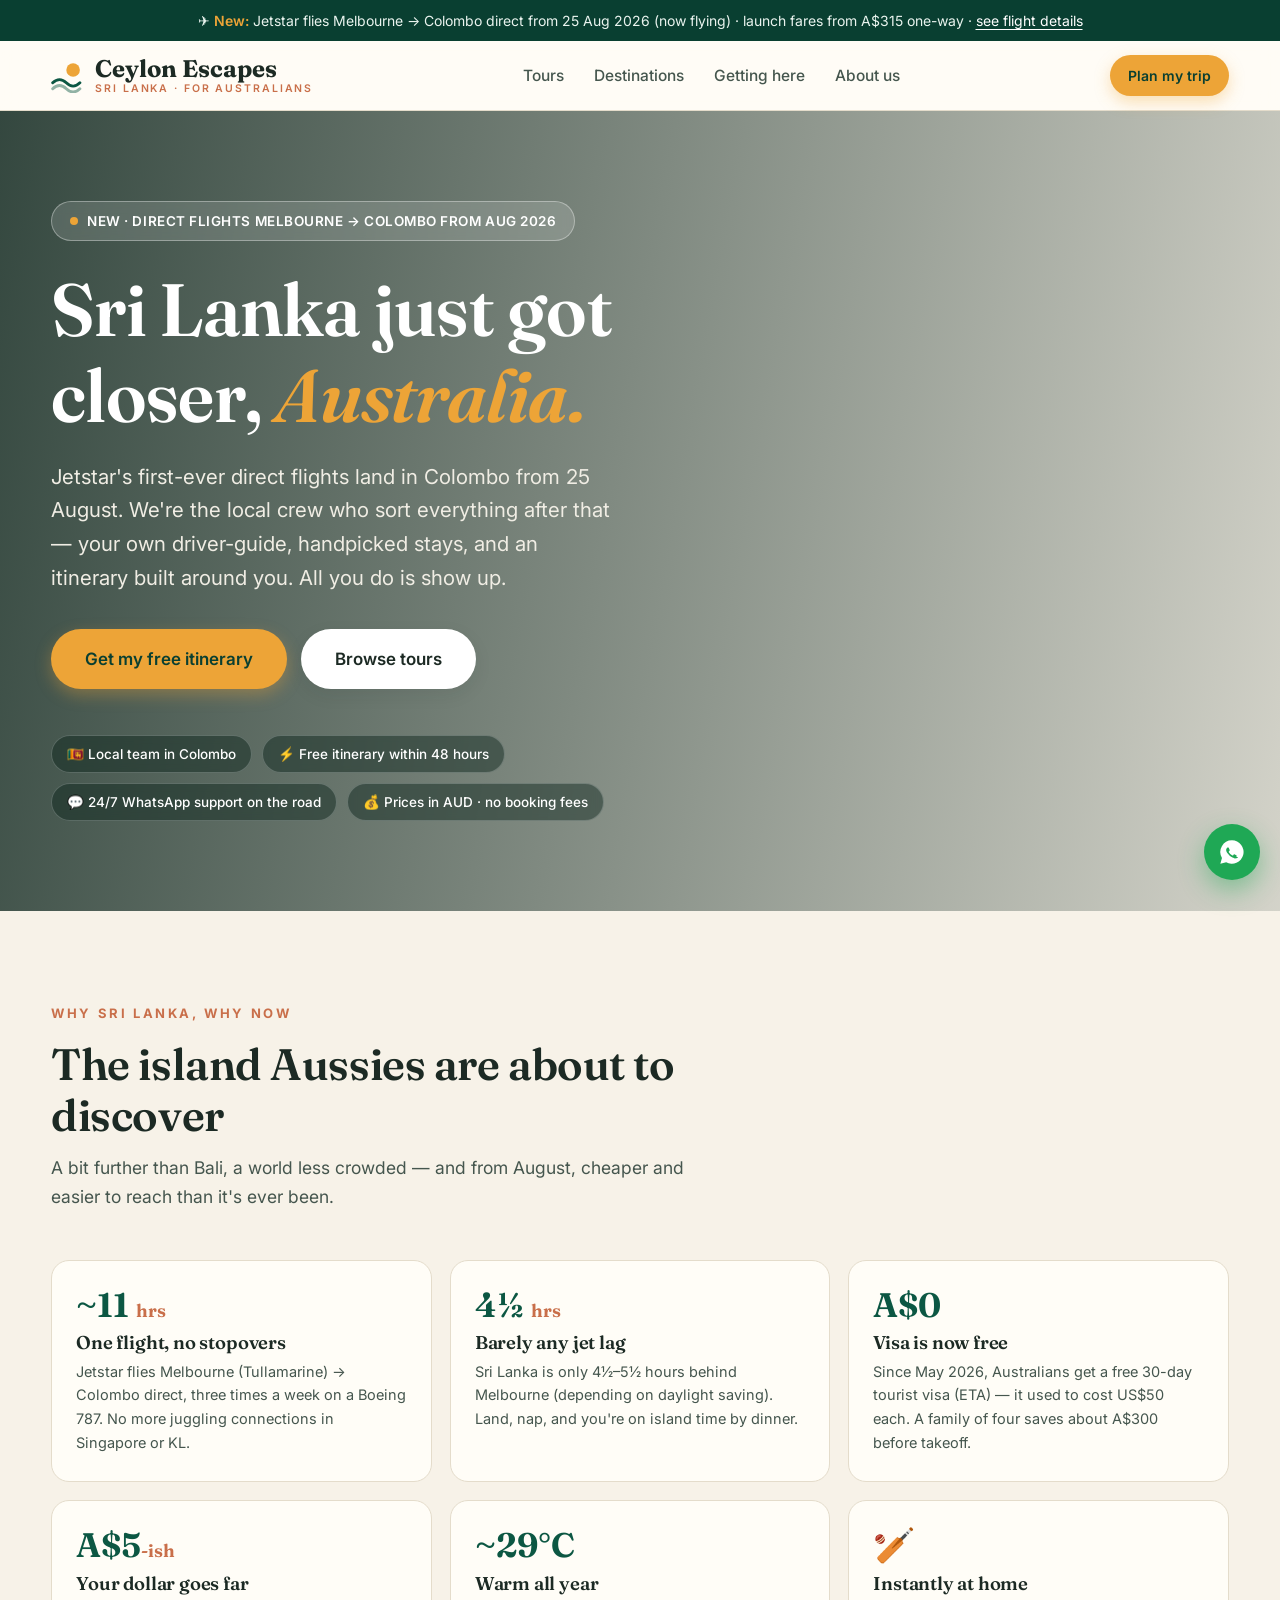
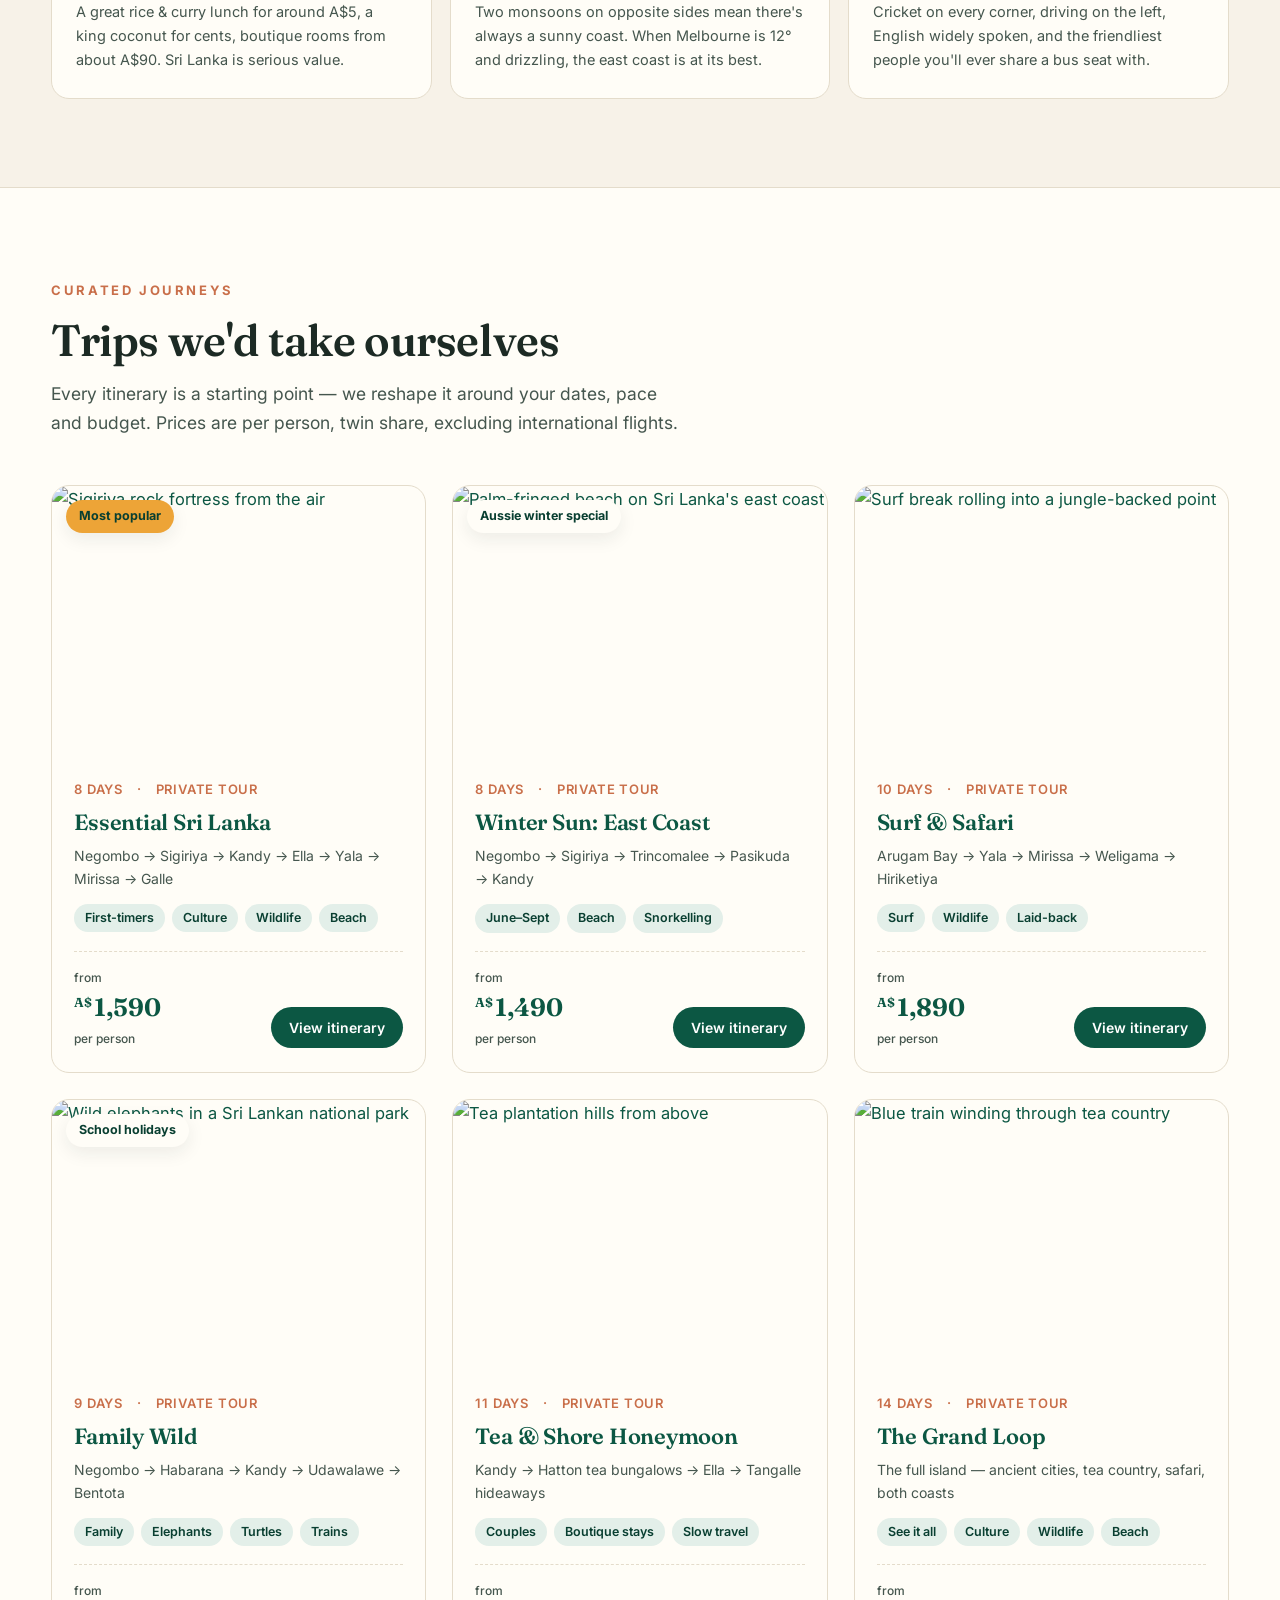
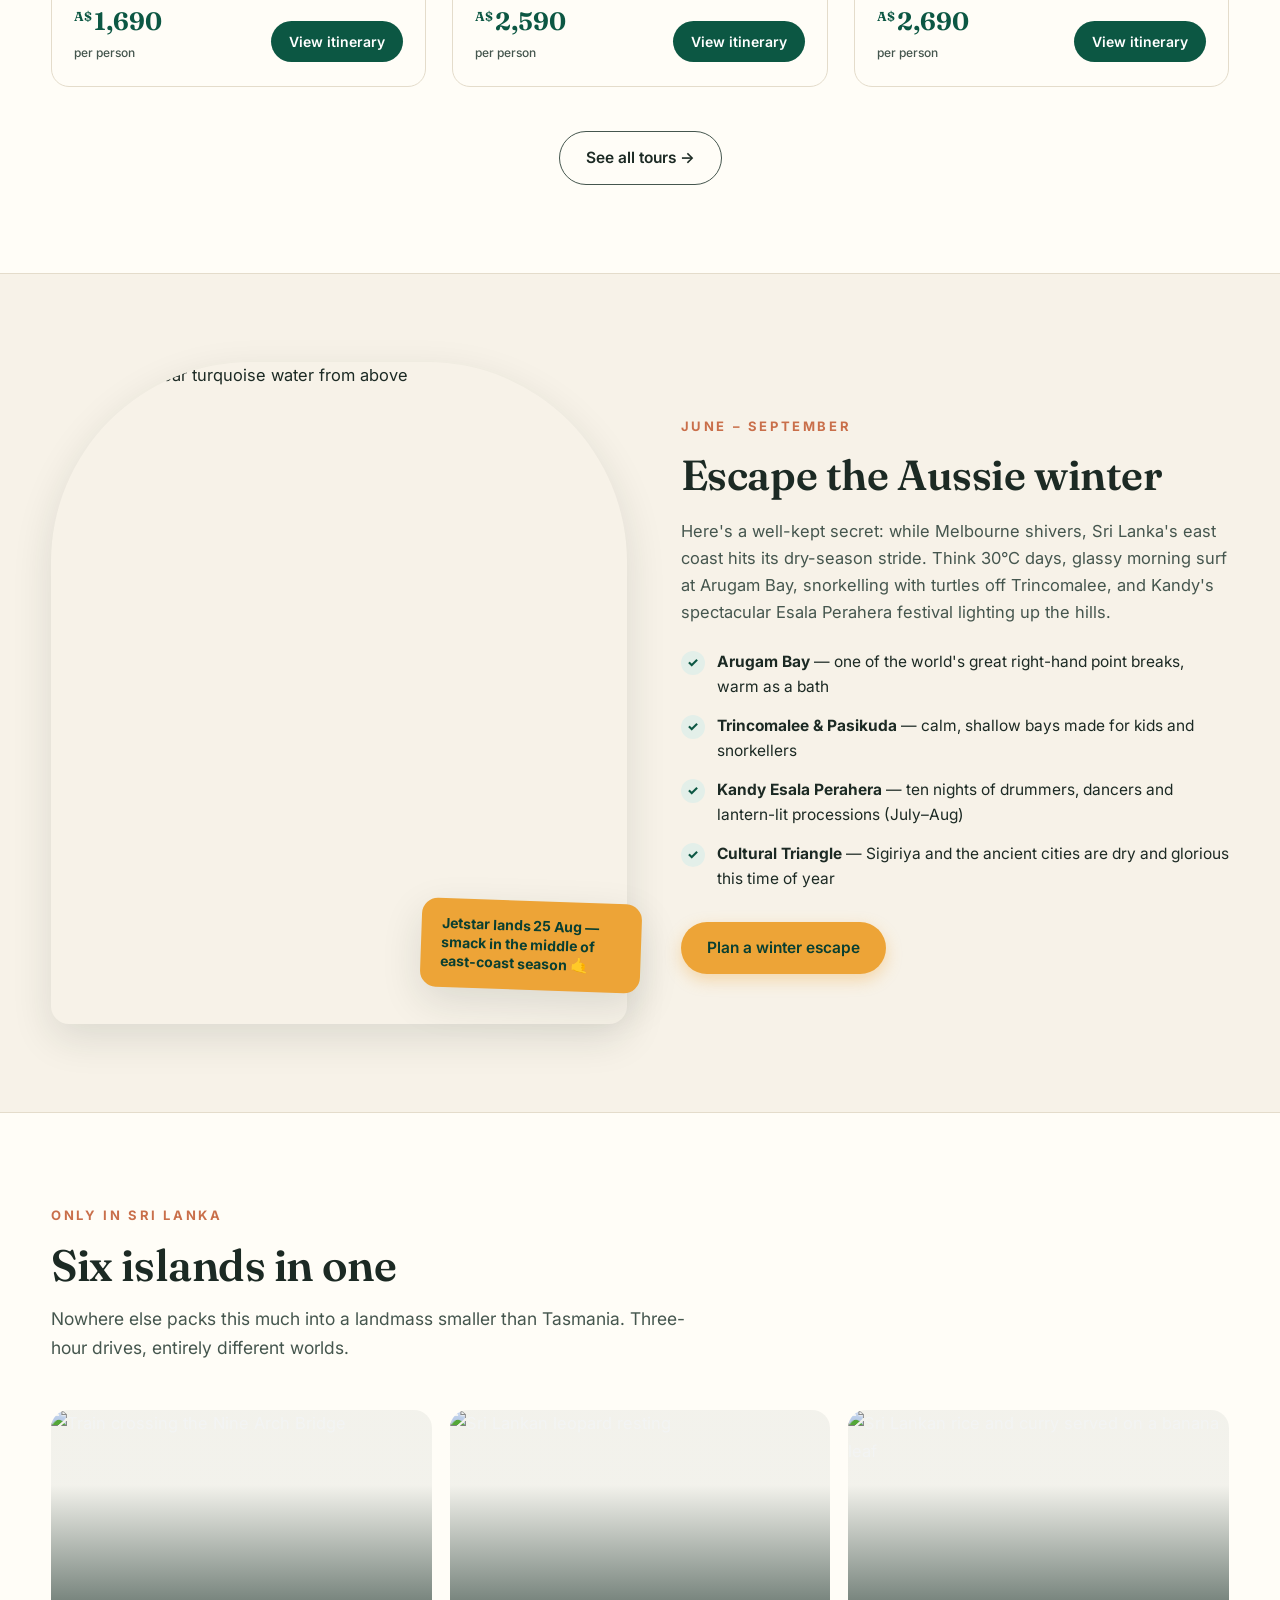
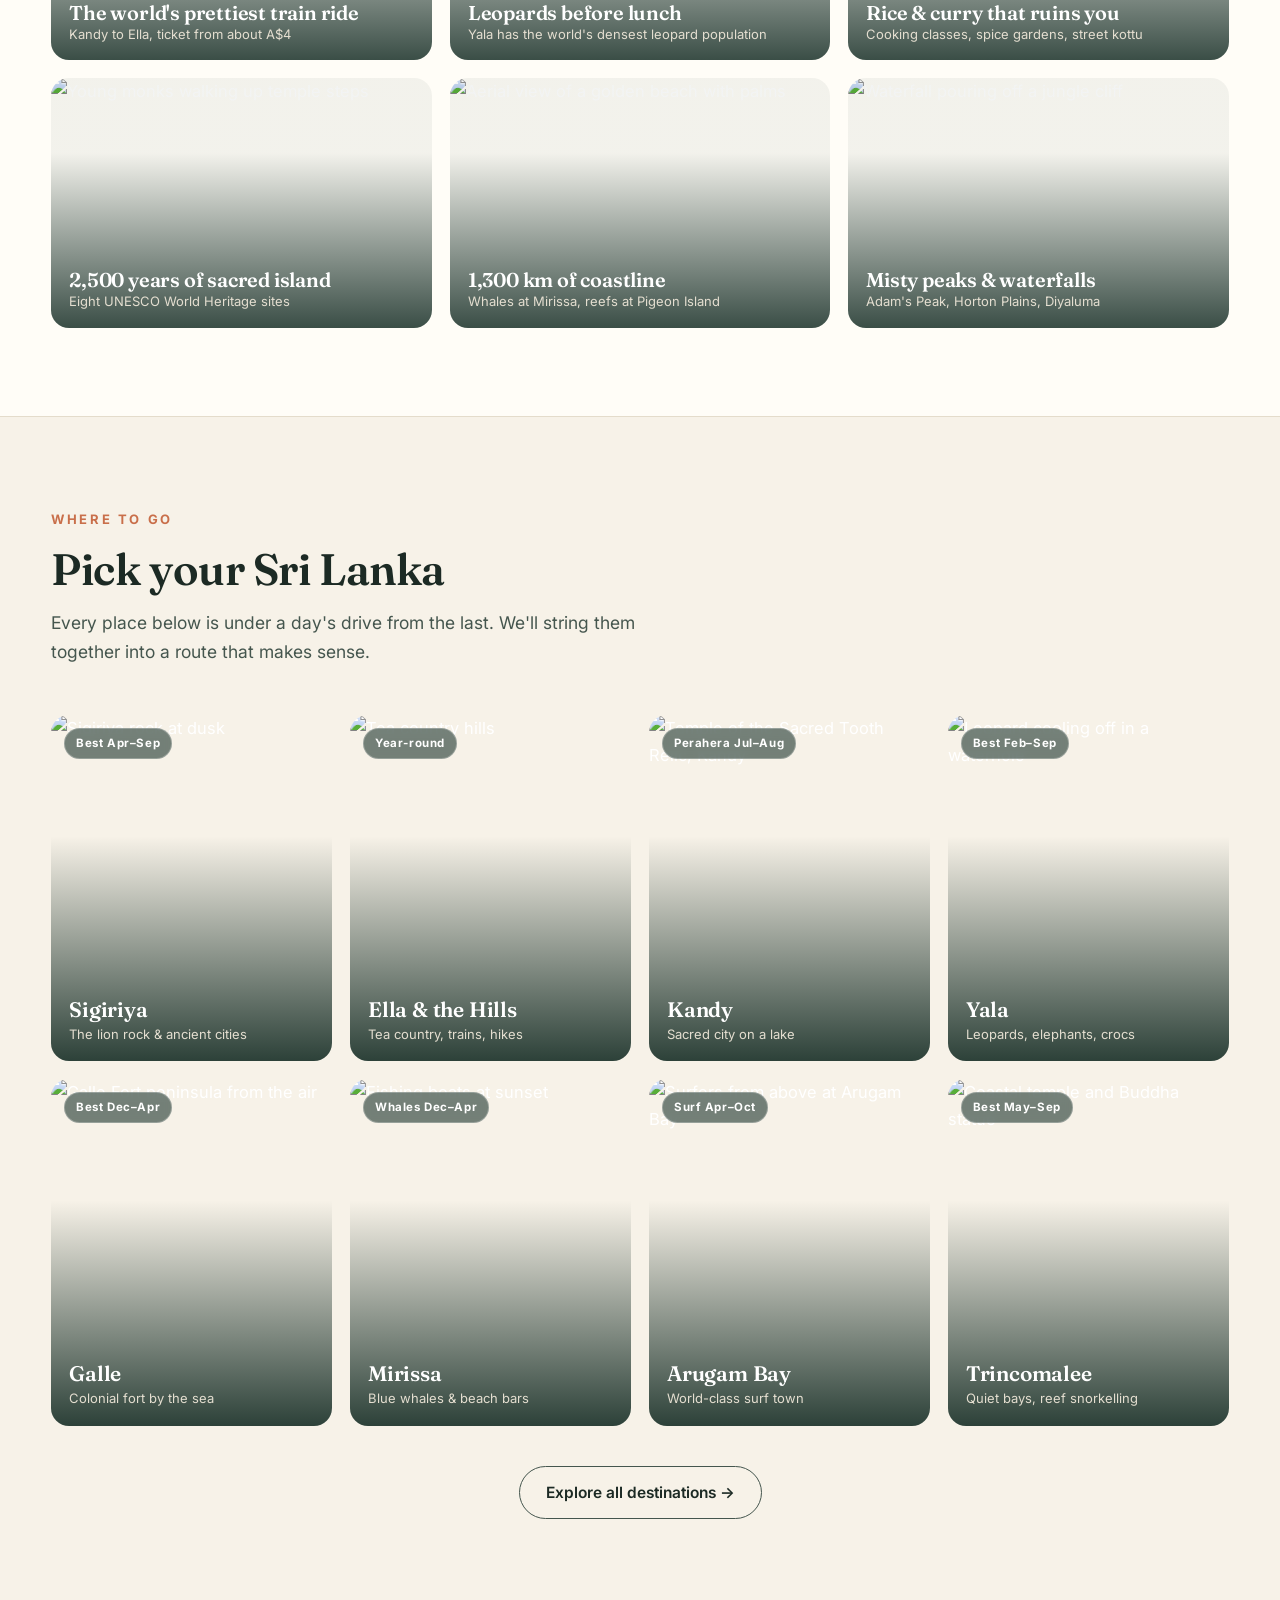
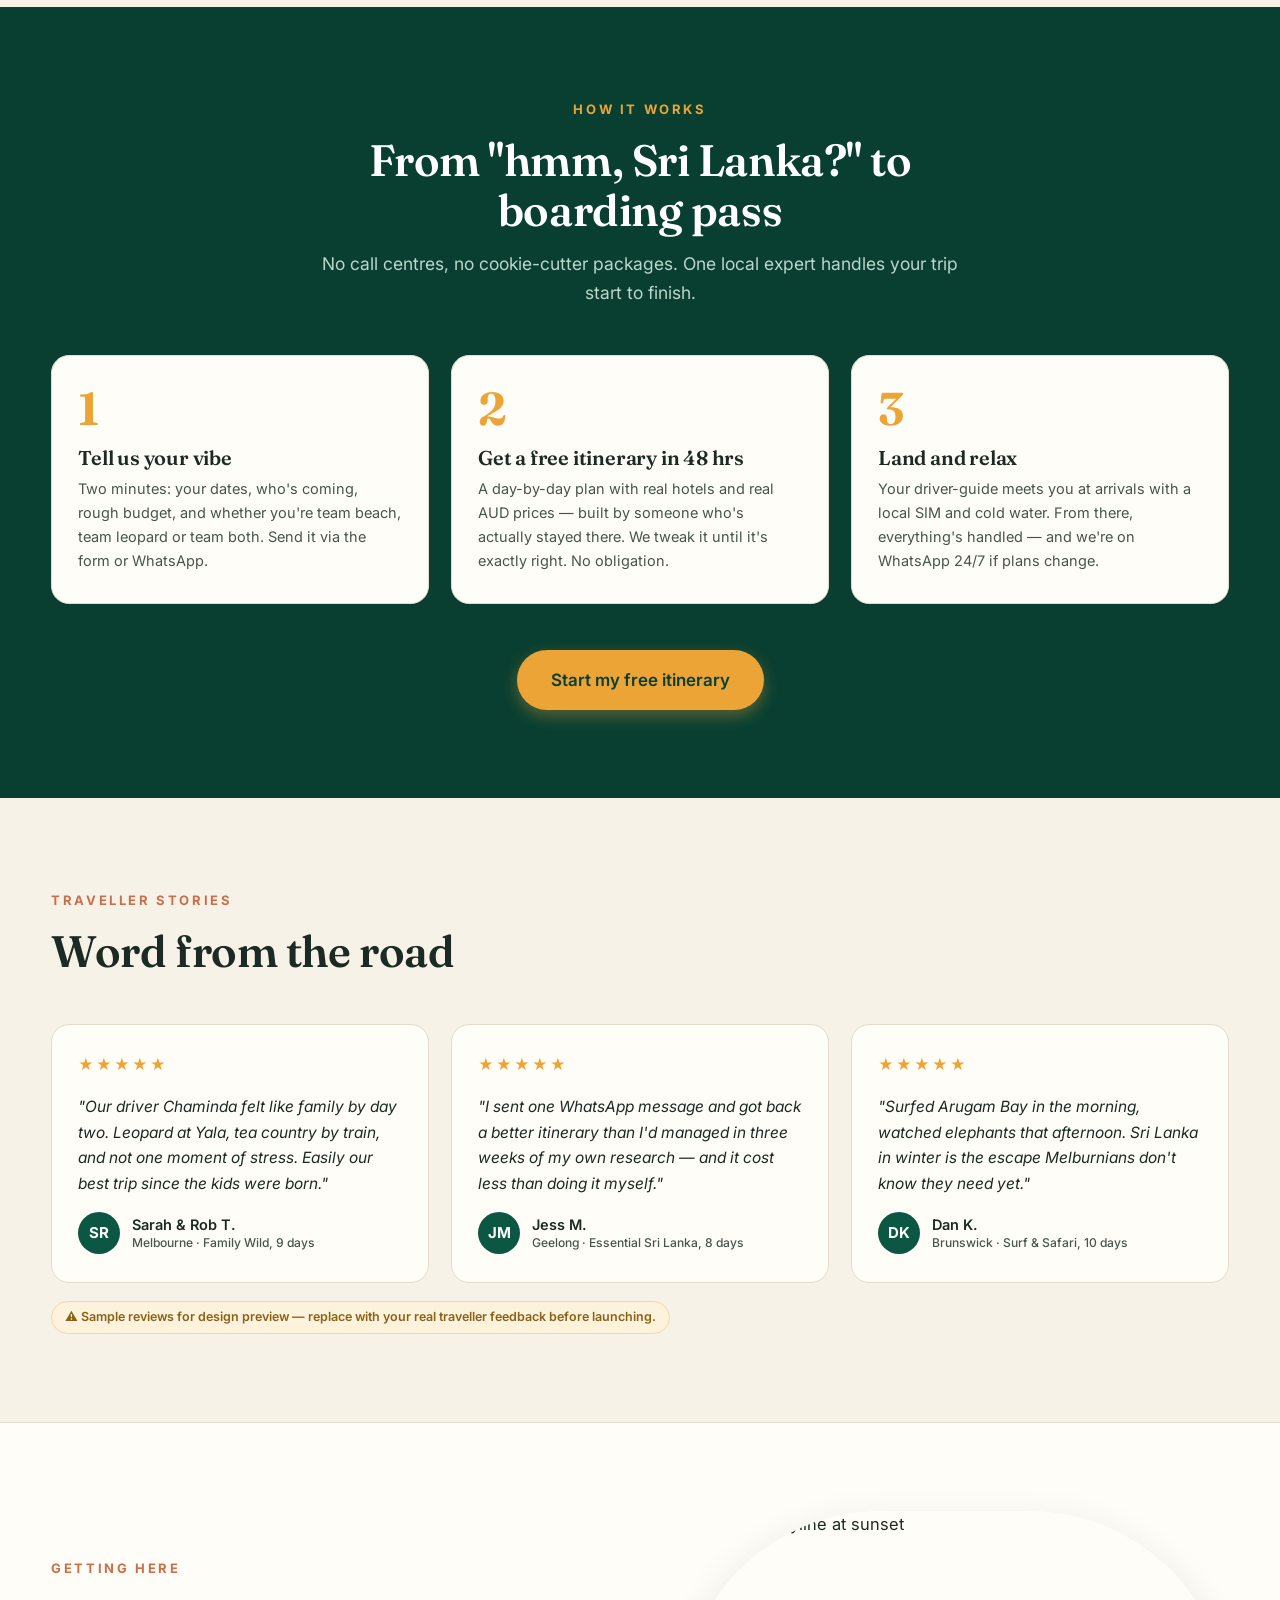
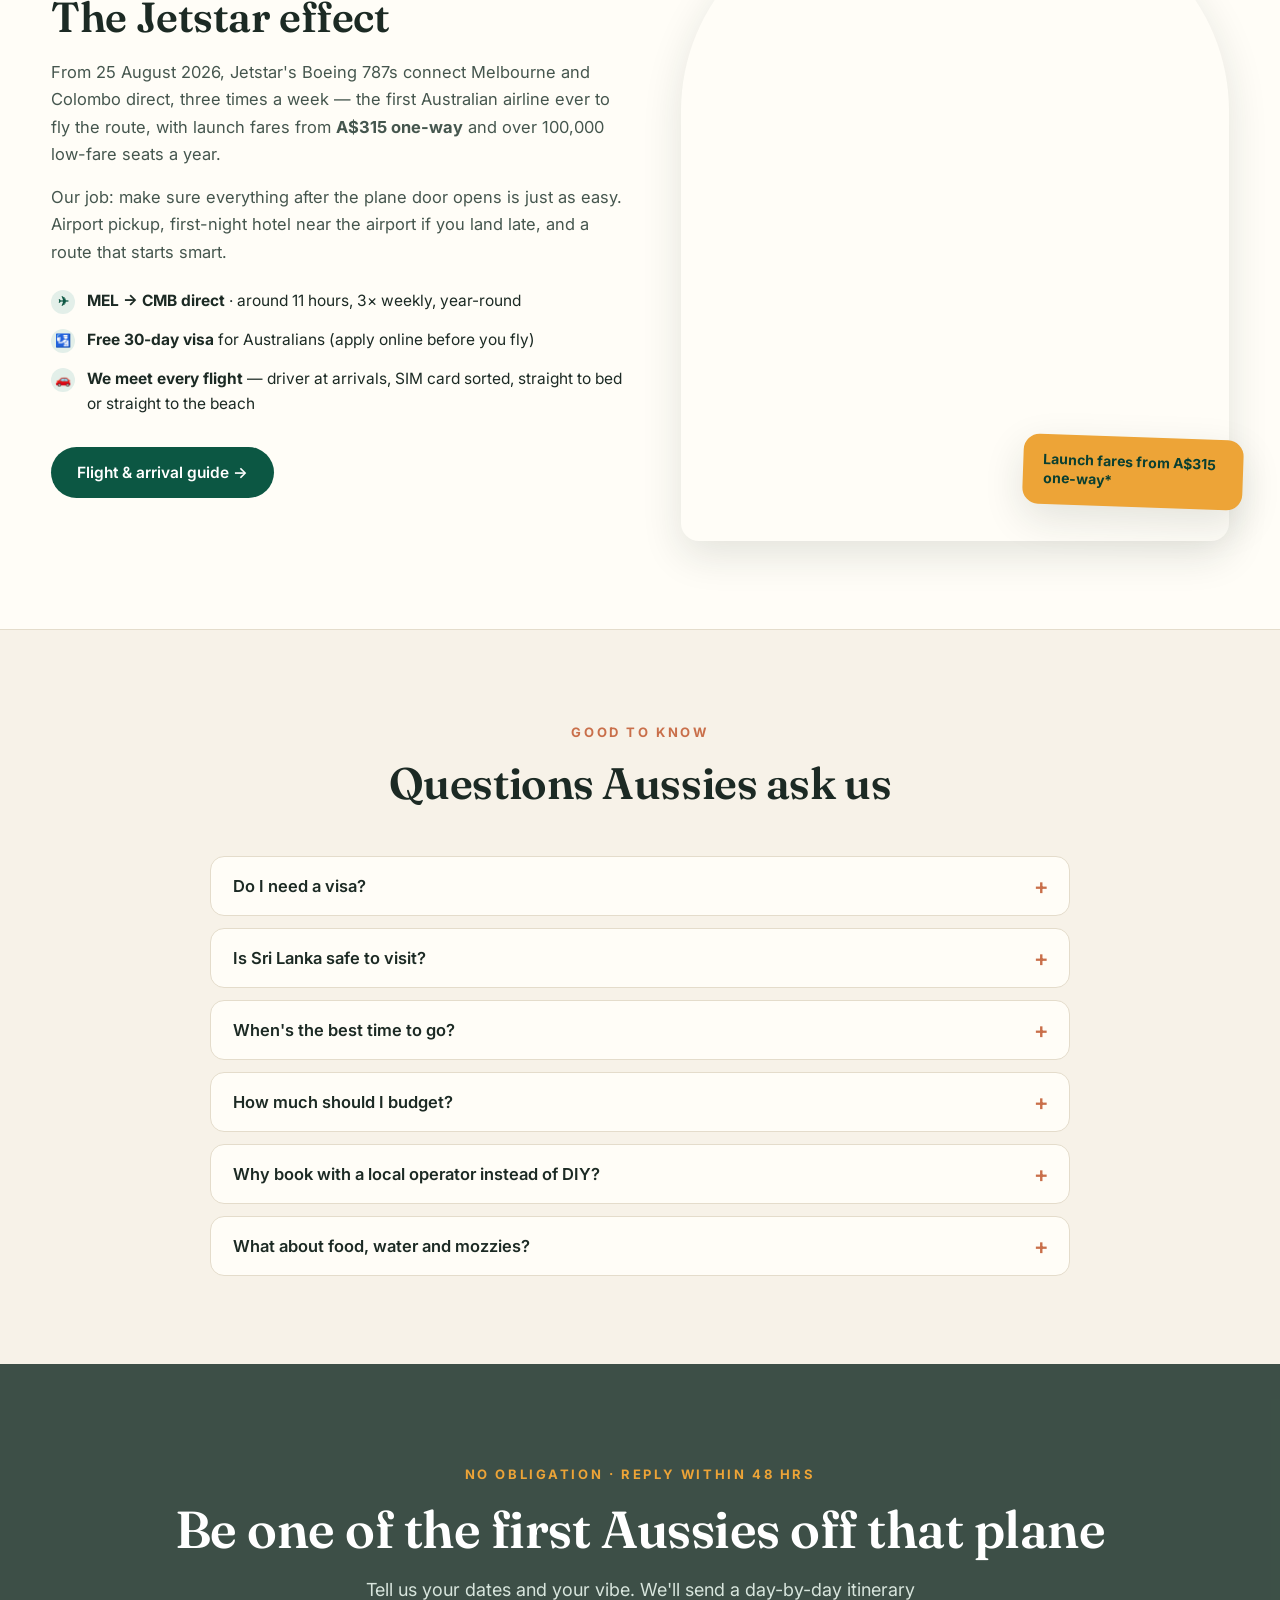
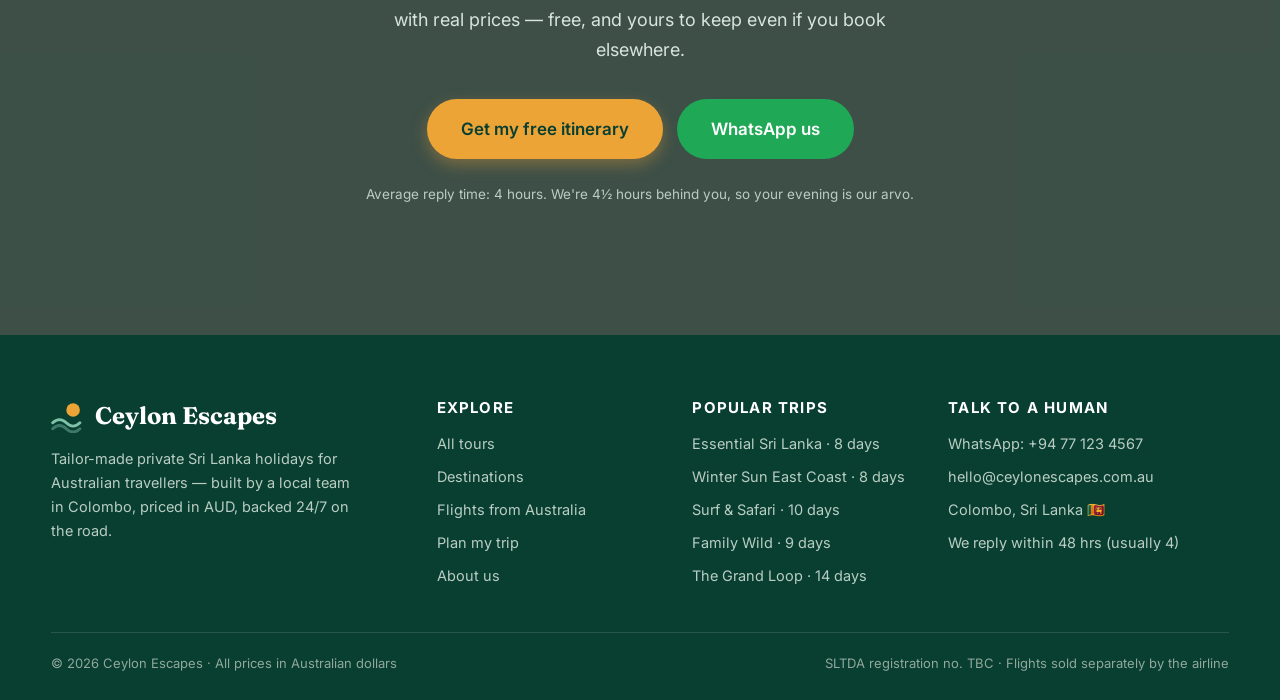
==== ceylon-escapes-website/index.html @ bedb2dac "Initial commit: Ceylon Escapes travel agency website - HTML pages for tours, destinations, flights, " ====
<!doctype html>
<html lang="en-AU">
<head>
<meta charset="utf-8">
<meta name="viewport" content="width=device-width, initial-scale=1">
<title>Ceylon Escapes — Tailor-made Sri Lanka holidays for Australians</title>
<meta name="description" content="Private, tailor-made Sri Lanka holidays built by a local team — made easy for Australians now that Jetstar flies Melbourne to Colombo direct from 25 August 2026. Free itinerary in 48 hours, no booking fees.">
<meta property="og:title" content="Ceylon Escapes — Sri Lanka, made easy for Australians">
<meta property="og:description" content="Jetstar flies Melbourne→Colombo direct from Aug 2026. We're the local crew who plan everything after you land: private guide, handpicked stays, zero stress.">
<meta property="og:image" content="https://images.unsplash.com/photo-1566296314736-6eaac1ca0cb9?q=80&w=1600&auto=format&fit=crop">
<meta property="og:type" content="website">
<link rel="icon" href="data:image/svg+xml,<svg xmlns='http://www.w3.org/2000/svg' viewBox='0 0 100 100'><text y='.9em' font-size='90'>🌴</text></svg>">
<link rel="preconnect" href="https://fonts.googleapis.com">
<link rel="preconnect" href="https://fonts.gstatic.com" crossorigin>
<link href="https://fonts.googleapis.com/css2?family=Fraunces:opsz,wght@9..144,500..700&family=Inter:wght@400;500;600;700&display=swap" rel="stylesheet">
<link rel="stylesheet" href="css/style.css?v=2">
<script type="application/ld+json">
{
  "@context": "https://schema.org",
  "@type": "TravelAgency",
  "name": "Ceylon Escapes",
  "description": "Tailor-made private Sri Lanka holidays for Australian travellers.",
  "areaServed": "AU",
  "knowsAbout": ["Sri Lanka travel", "Jetstar Melbourne to Colombo", "private tours Sri Lanka"],
  "priceRange": "AUD $1,190 - $2,990"
}
</script>
</head>
<body>

<!-- ══════════════════════════════════════════════════════════════
     NOTE FOR THE OWNER (delete this comment before launch):
     • "Ceylon Escapes" is a placeholder brand name — search-and-replace it
       once you've registered your business name.
     • Replace hello@ceylonescapes.com.au and the WhatsApp number
       (+94 77 123 4567 → links use wa.me/94771234567) with your real ones.
     • The testimonials are SAMPLE TEXT. Australian law (ACCC) prohibits
       publishing fake reviews — swap in real traveller feedback before launch.
     • Photos are hot-linked from Unsplash (free licence). Fine to start with,
       but replace with your own photos over time.
     ══════════════════════════════════════════════════════════════ -->

<div class="announce">
  ✈ <strong>New:</strong> Jetstar flies Melbourne → Colombo direct from 25 Aug 2026
  (<span class="count" data-countdown></span>) · launch fares from A$315 one-way ·
  <a href="flights.html">see flight details</a>
</div>

<header class="navbar">
  <div class="container navbar-inner">
    <a class="logo" href="index.html" aria-label="Ceylon Escapes home">
      <svg viewBox="0 0 40 40" fill="none" aria-hidden="true">
        <circle cx="26" cy="13" r="8" fill="#eda437"/>
        <path d="M2 28c5-5 11-5 16 0s11 5 16 0" stroke="#0c5743" stroke-width="3.4" stroke-linecap="round"/>
        <path d="M2 35c5-5 11-5 16 0s11 5 16 0" stroke="#0c5743" stroke-width="3.4" stroke-linecap="round" opacity=".45"/>
      </svg>
      <span>Ceylon Escapes<small>Sri Lanka · for Australians</small></span>
    </a>
    <nav aria-label="Main">
      <ul class="nav-links">
        <li><a href="tours.html">Tours</a></li>
        <li><a href="destinations.html">Destinations</a></li>
        <li><a href="flights.html">Getting here</a></li>
        <li><a href="about.html">About us</a></li>
      </ul>
    </nav>
    <div class="nav-cta">
      <a class="btn btn-primary btn-sm" href="plan.html">Plan my trip</a>
      <button class="nav-toggle" aria-expanded="false" aria-label="Menu">☰</button>
    </div>
  </div>
</header>

<main id="main">

<!-- ───────────── HERO ───────────── -->
<section class="hero">
  <div class="hero-bg" style="background-image:url('https://images.unsplash.com/photo-1566296314736-6eaac1ca0cb9?q=80&w=2000&auto=format&fit=crop')"></div>
  <div class="container">
    <div class="hero-inner">
      <span class="kicker"><span class="dot"></span> NEW · DIRECT FLIGHTS MELBOURNE → COLOMBO FROM AUG 2026</span>
      <h1>Sri Lanka just got closer, <em>Australia.</em></h1>
      <p class="lead">Jetstar's first-ever direct flights land in Colombo from 25 August. We're the local crew who sort everything after that — your own driver-guide, handpicked stays, and an itinerary built around you. All you do is show up.</p>
      <div class="hero-actions">
        <a class="btn btn-primary btn-lg" href="plan.html">Get my free itinerary</a>
        <a class="btn btn-light btn-lg" href="tours.html">Browse tours</a>
      </div>
      <div class="hero-trust">
        <span>🇱🇰 Local team in Colombo</span>
        <span>⚡ Free itinerary within 48 hours</span>
        <span>💬 24/7 WhatsApp support on the road</span>
        <span>💰 Prices in AUD · no booking fees</span>
      </div>
    </div>
  </div>
</section>

<!-- ───────────── WHY SRI LANKA / WHY NOW ───────────── -->
<section class="section">
  <div class="container">
    <div class="section-head reveal">
      <span class="eyebrow">Why Sri Lanka, why now</span>
      <h2>The island Aussies are about to discover</h2>
      <p>A bit further than Bali, a world less crowded — and from August, cheaper and easier to reach than it's ever been.</p>
    </div>
    <div class="why-grid">
      <div class="why-card reveal">
        <div class="num">~11 <small>hrs</small></div>
        <h3>One flight, no stopovers</h3>
        <p>Jetstar flies Melbourne (Tullamarine) → Colombo direct, three times a week on a Boeing 787. No more juggling connections in Singapore or KL.</p>
      </div>
      <div class="why-card reveal">
        <div class="num">4½ <small>hrs</small></div>
        <h3>Barely any jet lag</h3>
        <p>Sri Lanka is only 4½–5½ hours behind Melbourne (depending on daylight saving). Land, nap, and you're on island time by dinner.</p>
      </div>
      <div class="why-card reveal">
        <div class="num">A$0</div>
        <h3>Visa is now free</h3>
        <p>Since May 2026, Australians get a free 30-day tourist visa (ETA) — it used to cost US$50 each. A family of four saves about A$300 before takeoff.</p>
      </div>
      <div class="why-card reveal">
        <div class="num">A$5<small>-ish</small></div>
        <h3>Your dollar goes far</h3>
        <p>A great rice &amp; curry lunch for around A$5, a king coconut for cents, boutique rooms from about A$90. Sri Lanka is serious value.</p>
      </div>
      <div class="why-card reveal">
        <div class="num">~29°C</div>
        <h3>Warm all year</h3>
        <p>Two monsoons on opposite sides mean there's always a sunny coast. When Melbourne is 12° and drizzling, the east coast is at its best.</p>
      </div>
      <div class="why-card reveal">
        <div class="num">🏏</div>
        <h3>Instantly at home</h3>
        <p>Cricket on every corner, driving on the left, English widely spoken, and the friendliest people you'll ever share a bus seat with.</p>
      </div>
    </div>
  </div>
</section>

<!-- ───────────── FEATURED TOURS ───────────── -->
<section class="section on-paper">
  <div class="container">
    <div class="section-head reveal">
      <span class="eyebrow">Curated journeys</span>
      <h2>Trips we'd take ourselves</h2>
      <p>Every itinerary is a starting point — we reshape it around your dates, pace and budget. Prices are per person, twin share, excluding international flights.</p>
    </div>
    <div class="tour-grid">
      <article class="tour-card reveal">
        <a class="tour-media" href="tour-essential-sri-lanka.html">
          <img src="https://images.unsplash.com/photo-1612862862126-865765df2ded?q=80&w=900&auto=format&fit=crop" alt="Sigiriya rock fortress from the air" loading="lazy">
          <span class="flag hot">Most popular</span>
        </a>
        <div class="tour-body">
          <div class="tour-meta"><span>8 days</span><span>·</span><span>Private tour</span></div>
          <h3><a href="tour-essential-sri-lanka.html">Essential Sri Lanka</a></h3>
          <p class="tour-route">Negombo → Sigiriya → Kandy → Ella → Yala → Mirissa → Galle</p>
          <div class="tour-tags"><span>First-timers</span><span>Culture</span><span>Wildlife</span><span>Beach</span></div>
          <div class="tour-foot">
            <div class="price"><small>from</small><span class="amount"><sup>A$</sup>1,590</span><small>per person</small></div>
            <a class="btn btn-dark btn-sm" href="tour-essential-sri-lanka.html">View itinerary</a>
          </div>
        </div>
      </article>
      <article class="tour-card reveal">
        <a class="tour-media" href="tour-essential-sri-lanka.html">
          <img src="https://images.unsplash.com/photo-1580910527739-556eb89f9d65?q=80&w=900&auto=format&fit=crop" alt="Palm-fringed beach on Sri Lanka's east coast" loading="lazy">
          <span class="flag">Aussie winter special</span>
        </a>
        <div class="tour-body">
          <div class="tour-meta"><span>8 days</span><span>·</span><span>Private tour</span></div>
          <h3><a href="tour-essential-sri-lanka.html">Winter Sun: East Coast</a></h3>
          <p class="tour-route">Negombo → Sigiriya → Trincomalee → Pasikuda → Kandy</p>
          <div class="tour-tags"><span>June–Sept</span><span>Beach</span><span>Snorkelling</span></div>
          <div class="tour-foot">
            <div class="price"><small>from</small><span class="amount"><sup>A$</sup>1,490</span><small>per person</small></div>
            <a class="btn btn-dark btn-sm" href="tour-essential-sri-lanka.html">View itinerary</a>
          </div>
        </div>
      </article>
      <article class="tour-card reveal">
        <a class="tour-media" href="tour-essential-sri-lanka.html">
          <img src="https://images.unsplash.com/photo-1517053589573-a5473fadffbd?q=80&w=900&auto=format&fit=crop" alt="Surf break rolling into a jungle-backed point" loading="lazy">
        </a>
        <div class="tour-body">
          <div class="tour-meta"><span>10 days</span><span>·</span><span>Private tour</span></div>
          <h3><a href="tour-essential-sri-lanka.html">Surf &amp; Safari</a></h3>
          <p class="tour-route">Arugam Bay → Yala → Mirissa → Weligama → Hiriketiya</p>
          <div class="tour-tags"><span>Surf</span><span>Wildlife</span><span>Laid-back</span></div>
          <div class="tour-foot">
            <div class="price"><small>from</small><span class="amount"><sup>A$</sup>1,890</span><small>per person</small></div>
            <a class="btn btn-dark btn-sm" href="tour-essential-sri-lanka.html">View itinerary</a>
          </div>
        </div>
      </article>
      <article class="tour-card reveal">
        <a class="tour-media" href="tour-essential-sri-lanka.html">
          <img src="https://images.unsplash.com/photo-1571406761758-9a3eed5338ef?q=80&w=900&auto=format&fit=crop" alt="Wild elephants in a Sri Lankan national park" loading="lazy">
          <span class="flag">School holidays</span>
        </a>
        <div class="tour-body">
          <div class="tour-meta"><span>9 days</span><span>·</span><span>Private tour</span></div>
          <h3><a href="tour-essential-sri-lanka.html">Family Wild</a></h3>
          <p class="tour-route">Negombo → Habarana → Kandy → Udawalawe → Bentota</p>
          <div class="tour-tags"><span>Family</span><span>Elephants</span><span>Turtles</span><span>Trains</span></div>
          <div class="tour-foot">
            <div class="price"><small>from</small><span class="amount"><sup>A$</sup>1,690</span><small>per person</small></div>
            <a class="btn btn-dark btn-sm" href="tour-essential-sri-lanka.html">View itinerary</a>
          </div>
        </div>
      </article>
      <article class="tour-card reveal">
        <a class="tour-media" href="tour-essential-sri-lanka.html">
          <img src="https://images.unsplash.com/photo-1544015759-237f87d55ef3?q=80&w=900&auto=format&fit=crop" alt="Tea plantation hills from above" loading="lazy">
        </a>
        <div class="tour-body">
          <div class="tour-meta"><span>11 days</span><span>·</span><span>Private tour</span></div>
          <h3><a href="tour-essential-sri-lanka.html">Tea &amp; Shore Honeymoon</a></h3>
          <p class="tour-route">Kandy → Hatton tea bungalows → Ella → Tangalle hideaways</p>
          <div class="tour-tags"><span>Couples</span><span>Boutique stays</span><span>Slow travel</span></div>
          <div class="tour-foot">
            <div class="price"><small>from</small><span class="amount"><sup>A$</sup>2,590</span><small>per person</small></div>
            <a class="btn btn-dark btn-sm" href="tour-essential-sri-lanka.html">View itinerary</a>
          </div>
        </div>
      </article>
      <article class="tour-card reveal">
        <a class="tour-media" href="tour-essential-sri-lanka.html">
          <img src="https://images.unsplash.com/photo-1574611122955-5baa61496637?q=80&w=900&auto=format&fit=crop" alt="Blue train winding through tea country" loading="lazy">
        </a>
        <div class="tour-body">
          <div class="tour-meta"><span>14 days</span><span>·</span><span>Private tour</span></div>
          <h3><a href="tour-essential-sri-lanka.html">The Grand Loop</a></h3>
          <p class="tour-route">The full island — ancient cities, tea country, safari, both coasts</p>
          <div class="tour-tags"><span>See it all</span><span>Culture</span><span>Wildlife</span><span>Beach</span></div>
          <div class="tour-foot">
            <div class="price"><small>from</small><span class="amount"><sup>A$</sup>2,690</span><small>per person</small></div>
            <a class="btn btn-dark btn-sm" href="tour-essential-sri-lanka.html">View itinerary</a>
          </div>
        </div>
      </article>
    </div>
    <div style="text-align:center; margin-top:44px">
      <a class="btn btn-ghost" href="tours.html">See all tours →</a>
    </div>
  </div>
</section>

<!-- ───────────── WINTER ESCAPE (the Jetstar-season hook) ───────────── -->
<section class="section">
  <div class="container split">
    <div class="split-media reveal">
      <img src="https://images.unsplash.com/photo-1527731149372-fae504a1185f?q=80&w=1100&auto=format&fit=crop" alt="Surfers in clear turquoise water from above">
      <div class="sticker">Jetstar lands 25 Aug — smack in the middle of east-coast season 🤙</div>
    </div>
    <div class="split-body reveal">
      <span class="eyebrow">June – September</span>
      <h2>Escape the Aussie winter</h2>
      <p>Here's a well-kept secret: while Melbourne shivers, Sri Lanka's east coast hits its dry-season stride. Think 30°C days, glassy morning surf at Arugam Bay, snorkelling with turtles off Trincomalee, and Kandy's spectacular Esala Perahera festival lighting up the hills.</p>
      <ul class="tick-list">
        <li><span class="tick">✓</span><div><strong>Arugam Bay</strong> — one of the world's great right-hand point breaks, warm as a bath</div></li>
        <li><span class="tick">✓</span><div><strong>Trincomalee &amp; Pasikuda</strong> — calm, shallow bays made for kids and snorkellers</div></li>
        <li><span class="tick">✓</span><div><strong>Kandy Esala Perahera</strong> — ten nights of drummers, dancers and lantern-lit processions (July–Aug)</div></li>
        <li><span class="tick">✓</span><div><strong>Cultural Triangle</strong> — Sigiriya and the ancient cities are dry and glorious this time of year</div></li>
      </ul>
      <a class="btn btn-primary" href="plan.html">Plan a winter escape</a>
    </div>
  </div>
</section>

<!-- ───────────── EXPERIENCES ───────────── -->
<section class="section on-paper">
  <div class="container">
    <div class="section-head reveal">
      <span class="eyebrow">Only in Sri Lanka</span>
      <h2>Six islands in one</h2>
      <p>Nowhere else packs this much into a landmass smaller than Tasmania. Three-hour drives, entirely different worlds.</p>
    </div>
    <div class="exp-grid">
      <a class="exp-tile reveal" href="destinations.html">
        <img src="https://images.unsplash.com/photo-1578519050142-afb511e518de?q=80&w=900&auto=format&fit=crop" alt="Train crossing the Nine Arch Bridge" loading="lazy">
        <div class="exp-label"><h3>The world's prettiest train ride</h3><p>Kandy to Ella, ticket from about A$4</p></div>
      </a>
      <a class="exp-tile reveal" href="destinations.html">
        <img src="https://images.unsplash.com/photo-1728455470905-156f4278056a?q=80&w=900&auto=format&fit=crop" alt="Sri Lankan leopard resting" loading="lazy">
        <div class="exp-label"><h3>Leopards before lunch</h3><p>Yala has the world's densest leopard population</p></div>
      </a>
      <a class="exp-tile reveal" href="destinations.html">
        <img src="https://images.unsplash.com/photo-1742281095650-dd3c50c08772?q=80&w=900&auto=format&fit=crop" alt="Sri Lankan rice and curry served on a banana leaf" loading="lazy">
        <div class="exp-label"><h3>Rice &amp; curry that ruins you</h3><p>Cooking classes, spice gardens, street kottu</p></div>
      </a>
      <a class="exp-tile reveal" href="destinations.html">
        <img src="https://images.unsplash.com/photo-1624963145721-277432579507?q=80&w=900&auto=format&fit=crop" alt="Young monks walking up temple steps" loading="lazy">
        <div class="exp-label"><h3>2,500 years of sacred island</h3><p>Eight UNESCO World Heritage sites</p></div>
      </a>
      <a class="exp-tile reveal" href="destinations.html">
        <img src="https://images.unsplash.com/photo-1646894232861-a0ad84f1ad5d?q=80&w=900&auto=format&fit=crop" alt="Aerial view of a golden beach with palms" loading="lazy">
        <div class="exp-label"><h3>1,300 km of coastline</h3><p>Whales at Mirissa, reefs at Pigeon Island</p></div>
      </a>
      <a class="exp-tile reveal" href="destinations.html">
        <img src="https://images.unsplash.com/photo-1609681980718-340e7f4b11d7?q=80&w=900&auto=format&fit=crop" alt="Waterfall pouring off a jungle cliff" loading="lazy">
        <div class="exp-label"><h3>Misty peaks &amp; waterfalls</h3><p>Adam's Peak, Horton Plains, Diyaluma</p></div>
      </a>
    </div>
  </div>
</section>

<!-- ───────────── DESTINATIONS ───────────── -->
<section class="section">
  <div class="container">
    <div class="section-head reveal">
      <span class="eyebrow">Where to go</span>
      <h2>Pick your Sri Lanka</h2>
      <p>Every place below is under a day's drive from the last. We'll string them together into a route that makes sense.</p>
    </div>
    <div class="dest-grid">
      <a class="dest-tile reveal" href="destinations.html#sigiriya">
        <img src="https://images.unsplash.com/photo-1711797750174-c3750dd9d7c9?q=80&w=700&auto=format&fit=crop" alt="Sigiriya rock at dusk" loading="lazy">
        <span class="when">Best Apr–Sep</span>
        <div class="dest-label"><h3>Sigiriya</h3><p>The lion rock &amp; ancient cities</p></div>
      </a>
      <a class="dest-tile reveal" href="destinations.html#ella">
        <img src="https://images.unsplash.com/photo-1578517929034-db013fd86597?q=80&w=700&auto=format&fit=crop" alt="Tea country hills" loading="lazy">
        <span class="when">Year-round</span>
        <div class="dest-label"><h3>Ella &amp; the Hills</h3><p>Tea country, trains, hikes</p></div>
      </a>
      <a class="dest-tile reveal" href="destinations.html#kandy">
        <img src="https://images.unsplash.com/photo-1665849050332-8d5d7e59afb6?q=80&w=700&auto=format&fit=crop" alt="Temple of the Sacred Tooth Relic, Kandy" loading="lazy">
        <span class="when">Perahera Jul–Aug</span>
        <div class="dest-label"><h3>Kandy</h3><p>Sacred city on a lake</p></div>
      </a>
      <a class="dest-tile reveal" href="destinations.html#yala">
        <img src="https://images.unsplash.com/photo-1621847473222-d85c022cbf07?q=80&w=700&auto=format&fit=crop" alt="Leopard cooling off in a waterhole" loading="lazy">
        <span class="when">Best Feb–Sep</span>
        <div class="dest-label"><h3>Yala</h3><p>Leopards, elephants, crocs</p></div>
      </a>
      <a class="dest-tile reveal" href="destinations.html#galle">
        <img src="https://images.unsplash.com/photo-1734279135096-2854a06faba8?q=80&w=700&auto=format&fit=crop" alt="Galle Fort peninsula from the air" loading="lazy">
        <span class="when">Best Dec–Apr</span>
        <div class="dest-label"><h3>Galle</h3><p>Colonial fort by the sea</p></div>
      </a>
      <a class="dest-tile reveal" href="destinations.html#mirissa">
        <img src="https://images.unsplash.com/photo-1526625361769-ab16cb89b155?q=80&w=700&auto=format&fit=crop" alt="Fishing boats at sunset" loading="lazy">
        <span class="when">Whales Dec–Apr</span>
        <div class="dest-label"><h3>Mirissa</h3><p>Blue whales &amp; beach bars</p></div>
      </a>
      <a class="dest-tile reveal" href="destinations.html#arugam">
        <img src="https://images.unsplash.com/photo-1527731149372-fae504a1185f?q=80&w=700&auto=format&fit=crop" alt="Surfers from above at Arugam Bay" loading="lazy">
        <span class="when">Surf Apr–Oct</span>
        <div class="dest-label"><h3>Arugam Bay</h3><p>World-class surf town</p></div>
      </a>
      <a class="dest-tile reveal" href="destinations.html#trinco">
        <img src="https://images.unsplash.com/photo-1651264042769-ef84e30f4ac8?q=80&w=700&auto=format&fit=crop" alt="Coastal temple and Buddha statue" loading="lazy">
        <span class="when">Best May–Sep</span>
        <div class="dest-label"><h3>Trincomalee</h3><p>Quiet bays, reef snorkelling</p></div>
      </a>
    </div>
    <div style="text-align:center; margin-top:40px">
      <a class="btn btn-ghost" href="destinations.html">Explore all destinations →</a>
    </div>
  </div>
</section>

<!-- ───────────── HOW IT WORKS ───────────── -->
<section class="section on-green">
  <div class="container">
    <div class="section-head center reveal">
      <span class="eyebrow">How it works</span>
      <h2>From "hmm, Sri Lanka?" to boarding pass</h2>
      <p>No call centres, no cookie-cutter packages. One local expert handles your trip start to finish.</p>
    </div>
    <div class="steps">
      <div class="step reveal">
        <div class="step-num">1</div>
        <h3>Tell us your vibe</h3>
        <p>Two minutes: your dates, who's coming, rough budget, and whether you're team beach, team leopard or team both. Send it via the form or WhatsApp.</p>
      </div>
      <div class="step reveal">
        <div class="step-num">2</div>
        <h3>Get a free itinerary in 48 hrs</h3>
        <p>A day-by-day plan with real hotels and real AUD prices — built by someone who's actually stayed there. We tweak it until it's exactly right. No obligation.</p>
      </div>
      <div class="step reveal">
        <div class="step-num">3</div>
        <h3>Land and relax</h3>
        <p>Your driver-guide meets you at arrivals with a local SIM and cold water. From there, everything's handled — and we're on WhatsApp 24/7 if plans change.</p>
      </div>
    </div>
    <div style="text-align:center; margin-top:46px">
      <a class="btn btn-primary btn-lg" href="plan.html">Start my free itinerary</a>
    </div>
  </div>
</section>

<!-- ───────────── TESTIMONIALS (SAMPLE CONTENT — replace with real reviews before launch) ───────────── -->
<section class="section">
  <div class="container">
    <div class="section-head reveal">
      <span class="eyebrow">Traveller stories</span>
      <h2>Word from the road</h2>
    </div>
    <div class="quote-grid">
      <div class="quote-card reveal">
        <div class="stars" aria-label="5 stars">★★★★★</div>
        <blockquote>"Our driver Chaminda felt like family by day two. Leopard at Yala, tea country by train, and not one moment of stress. Easily our best trip since the kids were born."</blockquote>
        <div class="quote-who"><div class="avatar">SR</div><div class="name">Sarah &amp; Rob T. <small>Melbourne · Family Wild, 9 days</small></div></div>
      </div>
      <div class="quote-card reveal">
        <div class="stars" aria-label="5 stars">★★★★★</div>
        <blockquote>"I sent one WhatsApp message and got back a better itinerary than I'd managed in three weeks of my own research — and it cost less than doing it myself."</blockquote>
        <div class="quote-who"><div class="avatar">JM</div><div class="name">Jess M. <small>Geelong · Essential Sri Lanka, 8 days</small></div></div>
      </div>
      <div class="quote-card reveal">
        <div class="stars" aria-label="5 stars">★★★★★</div>
        <blockquote>"Surfed Arugam Bay in the morning, watched elephants that afternoon. Sri Lanka in winter is the escape Melburnians don't know they need yet."</blockquote>
        <div class="quote-who"><div class="avatar">DK</div><div class="name">Dan K. <small>Brunswick · Surf &amp; Safari, 10 days</small></div></div>
      </div>
    </div>
    <div class="sample-note reveal">⚠ Sample reviews for design preview — replace with your real traveller feedback before launching.</div>
  </div>
</section>

<!-- ───────────── FLIGHTS TEASER ───────────── -->
<section class="section on-paper">
  <div class="container split">
    <div class="split-body reveal">
      <span class="eyebrow">Getting here</span>
      <h2>The Jetstar effect</h2>
      <p>From 25 August 2026, Jetstar's Boeing 787s connect Melbourne and Colombo direct, three times a week — the first Australian airline ever to fly the route, with launch fares from <strong>A$315 one-way</strong> and over 100,000 low-fare seats a year.</p>
      <p>Our job: make sure everything after the plane door opens is just as easy. Airport pickup, first-night hotel near the airport if you land late, and a route that starts smart.</p>
      <ul class="tick-list">
        <li><span class="tick">✈</span><div><strong>MEL → CMB direct</strong> · around 11 hours, 3× weekly, year-round</div></li>
        <li><span class="tick">🛂</span><div><strong>Free 30-day visa</strong> for Australians (apply online before you fly)</div></li>
        <li><span class="tick">🚗</span><div><strong>We meet every flight</strong> — driver at arrivals, SIM card sorted, straight to bed or straight to the beach</div></li>
      </ul>
      <a class="btn btn-dark" href="flights.html">Flight &amp; arrival guide →</a>
    </div>
    <div class="split-media reveal">
      <img src="https://images.unsplash.com/photo-1623595289196-007a22dd8560?q=80&w=1100&auto=format&fit=crop" alt="Colombo skyline at sunset">
      <div class="sticker">Launch fares from A$315 one-way*</div>
    </div>
  </div>
</section>

<!-- ───────────── FAQ ───────────── -->
<section class="section">
  <div class="container-narrow">
    <div class="section-head center reveal">
      <span class="eyebrow">Good to know</span>
      <h2>Questions Aussies ask us</h2>
    </div>
    <div class="faq-list reveal">
      <div class="faq-item">
        <button aria-expanded="false">Do I need a visa?</button>
        <div class="faq-body"><div class="faq-body-inner">Yes, but it's free and takes minutes. Australians get a free 30-day tourist ETA (double entry) — apply online at the official site <a href="https://www.eta.gov.lk" target="_blank" rel="noopener">eta.gov.lk</a> before you fly. Avoid copycat sites that charge for it.</div></div>
      </div>
      <div class="faq-item">
        <button aria-expanded="false">Is Sri Lanka safe to visit?</button>
        <div class="faq-body"><div class="faq-body-inner">Tourism is booming again and travellers routinely describe Sri Lankans as the friendliest people they've met. As with any destination, check the latest advice on <a href="https://www.smartraveller.gov.au/destinations/asia/sri-lanka" target="_blank" rel="noopener">Smartraveller</a> before you book — and know that you'll have our local team on WhatsApp the whole time you're here.</div></div>
      </div>
      <div class="faq-item">
        <button aria-expanded="false">When's the best time to go?</button>
        <div class="faq-body"><div class="faq-body-inner">There's no bad time — the two monsoons hit opposite coasts. December–April is prime on the south and west coasts (Galle, Mirissa); May–September is the east coast's season (Trincomalee, Arugam Bay) — which happens to be the Australian winter. The hills and ancient cities are good most of the year. We'll route you to the sunny side.</div></div>
      </div>
      <div class="faq-item">
        <button aria-expanded="false">How much should I budget?</button>
        <div class="faq-body"><div class="faq-body-inner">Less than you'd think. Our private tours start around A$185 per person per day including car, driver-guide, boutique hotels and breakfast. On the ground, a big lunch is A$5–10, a beer about A$3, and most attraction tickets A$15–50. Add international flights (Jetstar launch fares from A$315 one-way).</div></div>
      </div>
      <div class="faq-item">
        <button aria-expanded="false">Why book with a local operator instead of DIY?</button>
        <div class="faq-body"><div class="faq-body-inner">You can absolutely DIY Sri Lanka — but distances are deceptive (150 km can be 4 hours), hotel quality varies wildly, and the best experiences aren't on booking sites. A private driver-guide costs less than most people expect and turns logistics into holiday. We're on the ground, we know the owners, and we answer at 2am.</div></div>
      </div>
      <div class="faq-item">
        <button aria-expanded="false">What about food, water and mozzies?</button>
        <div class="faq-body"><div class="faq-body-inner">Eat everything — just stick to bottled or filtered water (your car is stocked). Bring repellent as you would for Queensland. Pharmacies are everywhere and cheap. Power plugs are the UK-style Type G (plus older Type D), so pack an adapter.</div></div>
      </div>
    </div>
  </div>
</section>

<!-- ───────────── CTA ───────────── -->
<section class="cta-band">
  <div class="cta-bg" style="background-image:url('https://images.unsplash.com/photo-1569670380685-4582bf29a24a?q=80&w=1800&auto=format&fit=crop')"></div>
  <div class="container cta-band-inner">
    <span class="eyebrow" style="color:var(--saffron)">No obligation · reply within 48 hrs</span>
    <h2>Be one of the first Aussies off that plane</h2>
    <p>Tell us your dates and your vibe. We'll send a day-by-day itinerary with real prices — free, and yours to keep even if you book elsewhere.</p>
    <div class="hero-actions">
      <a class="btn btn-primary btn-lg" href="plan.html">Get my free itinerary</a>
      <a class="btn btn-whatsapp btn-lg" href="https://wa.me/94771234567" target="_blank" rel="noopener">WhatsApp us</a>
    </div>
    <p class="fine">Average reply time: 4 hours. We're 4½ hours behind you, so your evening is our arvo.</p>
  </div>
</section>

</main>

<footer>
  <div class="container">
    <div class="footer-inner">
      <div class="footer-brand">
        <a class="logo" href="index.html">
          <svg viewBox="0 0 40 40" fill="none" aria-hidden="true">
            <circle cx="26" cy="13" r="8" fill="#eda437"/>
            <path d="M2 28c5-5 11-5 16 0s11 5 16 0" stroke="#7fc2a9" stroke-width="3.4" stroke-linecap="round"/>
            <path d="M2 35c5-5 11-5 16 0s11 5 16 0" stroke="#7fc2a9" stroke-width="3.4" stroke-linecap="round" opacity=".45"/>
          </svg>
          <span>Ceylon Escapes</span>
        </a>
        <p>Tailor-made private Sri Lanka holidays for Australian travellers — built by a local team in Colombo, priced in AUD, backed 24/7 on the road.</p>
      </div>
      <div>
        <h4>Explore</h4>
        <ul>
          <li><a href="tours.html">All tours</a></li>
          <li><a href="destinations.html">Destinations</a></li>
          <li><a href="flights.html">Flights from Australia</a></li>
          <li><a href="plan.html">Plan my trip</a></li>
          <li><a href="about.html">About us</a></li>
        </ul>
      </div>
      <div>
        <h4>Popular trips</h4>
        <ul>
          <li><a href="tour-essential-sri-lanka.html">Essential Sri Lanka · 8 days</a></li>
          <li><a href="tours.html">Winter Sun East Coast · 8 days</a></li>
          <li><a href="tours.html">Surf &amp; Safari · 10 days</a></li>
          <li><a href="tours.html">Family Wild · 9 days</a></li>
          <li><a href="tours.html">The Grand Loop · 14 days</a></li>
        </ul>
      </div>
      <div>
        <h4>Talk to a human</h4>
        <ul>
          <li><a href="https://wa.me/94771234567" target="_blank" rel="noopener">WhatsApp: +94 77 123 4567</a></li>
          <li><a href="mailto:hello@ceylonescapes.com.au">hello@ceylonescapes.com.au</a></li>
          <li>Colombo, Sri Lanka 🇱🇰</li>
          <li>We reply within 48 hrs (usually 4)</li>
        </ul>
      </div>
    </div>
    <div class="footer-bottom">
      <span>© <span data-year></span> Ceylon Escapes · All prices in Australian dollars</span>
      <span>SLTDA registration no. TBC · Flights sold separately by the airline</span>
    </div>
  </div>
</footer>

<a class="wa-float" href="https://wa.me/94771234567" target="_blank" rel="noopener" aria-label="Chat on WhatsApp">
  <svg viewBox="0 0 24 24" fill="currentColor"><path d="M12 2a10 10 0 0 0-8.6 15.1L2 22l5-1.3A10 10 0 1 0 12 2Zm5.2 14.2c-.2.6-1.2 1.1-1.7 1.2-.4.1-1 .1-1.6-.1a13 13 0 0 1-1.5-.5 11.6 11.6 0 0 1-4.4-3.9c-.3-.5-1-1.5-1-2.6 0-1 .5-1.5.7-1.8.2-.2.5-.3.6-.3h.5c.1 0 .3 0 .5.4l.7 1.7c0 .2.1.3 0 .5l-.3.4-.4.4c-.1.1-.2.3-.1.5s.6 1 1.3 1.7a6 6 0 0 0 1.9 1.2c.2.1.4.1.5-.1l.6-.7c.1-.2.3-.3.5-.2l1.6.7c.2.1.4.2.4.3 0 .1 0 .6-.2 1.2Z"/></svg>
</a>

<script src="js/main.js?v=2"></script>
</body>
</html>
---- ceylon-escapes-website/css/style.css ----
/* ============================================================
   Ceylon Escapes — style.css
   Palette: tea green + saffron + warm sand. Type: Fraunces + Inter.
   ============================================================ */

:root {
  --ink: #1c2a24;
  --ink-soft: #45564e;
  --green: #0c5743;
  --green-deep: #093f31;
  --green-tint: #e3efe9;
  --saffron: #eda437;
  --saffron-deep: #d18a1f;
  --terracotta: #c96f4a;
  --sand: #f7f2e8;
  --paper: #fffdf7;
  --line: #e4dccb;
  --white: #ffffff;
  --shadow: 0 14px 40px rgba(28, 42, 36, 0.12);
  --shadow-soft: 0 6px 18px rgba(28, 42, 36, 0.08);
  --radius: 18px;
  --font-display: "Fraunces", Georgia, serif;
  --font-body: "Inter", -apple-system, "Segoe UI", sans-serif;
}

* { margin: 0; padding: 0; box-sizing: border-box; }

html { scroll-behavior: smooth; }

body {
  font-family: var(--font-body);
  color: var(--ink);
  background: var(--sand);
  line-height: 1.65;
  font-size: 16.5px;
  -webkit-font-smoothing: antialiased;
}

img { max-width: 100%; display: block; }

a { color: var(--green); text-decoration: none; }
a:hover { color: var(--green-deep); }

h1, h2, h3, h4 {
  font-family: var(--font-display);
  font-weight: 600;
  line-height: 1.15;
  color: var(--ink);
  letter-spacing: -0.01em;
}

.container { width: min(1180px, 92%); margin: 0 auto; }
.container-narrow { width: min(860px, 92%); margin: 0 auto; }

/* ---------- Announcement bar ---------- */
.announce {
  background: var(--green-deep);
  color: #eaf4ef;
  font-size: 14px;
  text-align: center;
  padding: 9px 14px;
}
.announce strong { color: var(--saffron); font-weight: 600; }
.announce a { color: #fff; text-decoration: underline; text-underline-offset: 3px; }
.announce .count { font-variant-numeric: tabular-nums; }

/* ---------- Header ---------- */
.navbar {
  position: sticky;
  top: 0;
  z-index: 90;
  background: rgba(255, 253, 247, 0.92);
  backdrop-filter: blur(10px);
  border-bottom: 1px solid var(--line);
  transition: box-shadow 0.25s;
}
.navbar.scrolled { box-shadow: var(--shadow-soft); }
.navbar-inner {
  display: flex;
  align-items: center;
  justify-content: space-between;
  gap: 20px;
  padding: 14px 0;
}
.logo {
  display: flex;
  align-items: center;
  gap: 10px;
  font-family: var(--font-display);
  font-size: 24px;
  font-weight: 700;
  color: var(--ink);
  line-height: 1;
}
.logo svg { width: 34px; height: 34px; flex: none; }
.logo small {
  display: block;
  font-family: var(--font-body);
  font-size: 10.5px;
  font-weight: 600;
  letter-spacing: 0.18em;
  text-transform: uppercase;
  color: var(--terracotta);
  margin-top: 3px;
}
.nav-links { display: flex; align-items: center; gap: 26px; list-style: none; }
.nav-links a {
  color: var(--ink-soft);
  font-weight: 500;
  font-size: 15.5px;
  padding: 6px 2px;
  border-bottom: 2px solid transparent;
}
.nav-links a:hover, .nav-links a.active { color: var(--green); border-bottom-color: var(--saffron); }
.nav-cta { display: flex; align-items: center; gap: 12px; }
.nav-toggle {
  display: none;
  background: none;
  border: 1px solid var(--line);
  border-radius: 10px;
  padding: 8px 11px;
  font-size: 18px;
  cursor: pointer;
  color: var(--ink);
}

/* ---------- Buttons ---------- */
.btn {
  display: inline-flex;
  align-items: center;
  justify-content: center;
  gap: 8px;
  border: 0;
  border-radius: 999px;
  padding: 13px 26px;
  font-family: var(--font-body);
  font-size: 15.5px;
  font-weight: 600;
  cursor: pointer;
  transition: transform 0.15s, box-shadow 0.15s, background 0.15s;
  white-space: nowrap;
}
.btn:hover { transform: translateY(-1px); }
.btn-primary { background: var(--saffron); color: var(--green-deep); box-shadow: 0 6px 16px rgba(237, 164, 55, 0.35); }
.btn-primary:hover { background: #f3b04a; color: var(--green-deep); }
.btn-dark { background: var(--green); color: #fff; }
.btn-dark:hover { background: var(--green-deep); color: #fff; }
.btn-ghost { background: transparent; color: var(--ink); border: 1.5px solid var(--ink-soft); }
.btn-ghost:hover { border-color: var(--green); color: var(--green); }
.btn-light { background: #fff; color: var(--ink); box-shadow: var(--shadow-soft); }
.btn-whatsapp { background: #1fa855; color: #fff; }
.btn-whatsapp:hover { background: #179147; color: #fff; }
.btn-lg { padding: 16px 34px; font-size: 17px; }
.btn-sm { padding: 9px 18px; font-size: 14px; }

/* ---------- Hero ---------- */
.hero {
  position: relative;
  min-height: 86vh;
  display: flex;
  align-items: center;
  color: #fff;
  isolation: isolate;
  overflow: hidden;
}
.hero-bg {
  position: absolute;
  inset: 0;
  z-index: -2;
  background-size: cover;
  background-position: center;
}
.hero::after {
  content: "";
  position: absolute;
  inset: 0;
  z-index: -1;
  background: linear-gradient(100deg, rgba(9, 34, 26, 0.82) 0%, rgba(9, 34, 26, 0.45) 55%, rgba(9, 34, 26, 0.15) 100%);
}
.hero-inner { padding: 90px 0; max-width: 720px; }
.hero .kicker {
  display: inline-flex;
  align-items: center;
  gap: 9px;
  background: rgba(255, 255, 255, 0.14);
  border: 1px solid rgba(255, 255, 255, 0.35);
  backdrop-filter: blur(6px);
  border-radius: 999px;
  padding: 8px 18px;
  font-size: 13.5px;
  font-weight: 600;
  letter-spacing: 0.04em;
  margin-bottom: 26px;
}
.hero .kicker .dot { width: 8px; height: 8px; border-radius: 50%; background: var(--saffron); animation: pulse 1.8s infinite; }
@keyframes pulse { 0%,100% { opacity: 1; } 50% { opacity: 0.35; } }
.hero h1 {
  color: #fff;
  font-size: clamp(42px, 6.2vw, 74px);
  font-weight: 620;
  margin-bottom: 22px;
}
.hero h1 em { font-style: italic; color: var(--saffron); }
.hero p.lead { font-size: clamp(17px, 2vw, 20.5px); color: #f0ede4; max-width: 560px; margin-bottom: 34px; }
.hero-actions { display: flex; flex-wrap: wrap; gap: 14px; margin-bottom: 46px; }
.hero-trust { display: flex; flex-wrap: wrap; gap: 10px; }
.hero-trust span {
  font-size: 13.5px;
  font-weight: 500;
  background: rgba(9, 34, 26, 0.45);
  border: 1px solid rgba(255, 255, 255, 0.22);
  border-radius: 999px;
  padding: 7px 15px;
  backdrop-filter: blur(4px);
}

/* Page hero (inner pages) */
.page-hero { min-height: 46vh; }
.page-hero .hero-inner { padding: 70px 0 60px; }
.page-hero h1 { font-size: clamp(36px, 5vw, 58px); }

/* ---------- Sections ---------- */
.section { padding: 88px 0; }
.section.tight { padding: 64px 0; }
.section.on-paper { background: var(--paper); border-top: 1px solid var(--line); border-bottom: 1px solid var(--line); }
.section.on-green { background: var(--green-deep); color: #dcebe3; }
.section.on-green h2, .section.on-green h3 { color: #fff; }
/* …but headings inside light cards placed on green sections stay dark */
.section.on-green .step h3, .section.on-green .why-card h3, .section.on-green .quote-card h3 { color: var(--ink); }

.eyebrow {
  display: inline-block;
  font-size: 13px;
  font-weight: 700;
  letter-spacing: 0.2em;
  text-transform: uppercase;
  color: var(--terracotta);
  margin-bottom: 14px;
}
.on-green .eyebrow { color: var(--saffron); }

.section-head { max-width: 640px; margin-bottom: 48px; }
.section-head.center { margin-left: auto; margin-right: auto; text-align: center; }
.section-head h2 { font-size: clamp(30px, 3.6vw, 44px); margin-bottom: 14px; }
.section-head p { color: var(--ink-soft); font-size: 17.5px; }
.on-green .section-head p { color: #bcd6ca; }
.section-head .head-cta { margin-top: 18px; }

/* ---------- Why strip (stat cards) ---------- */
.why-grid { display: grid; grid-template-columns: repeat(3, 1fr); gap: 18px; }
.why-card {
  background: var(--paper);
  border: 1px solid var(--line);
  border-radius: var(--radius);
  padding: 26px 24px;
  transition: transform 0.2s, box-shadow 0.2s;
}
.why-card:hover { transform: translateY(-3px); box-shadow: var(--shadow-soft); }
.why-card .num {
  font-family: var(--font-display);
  font-size: 34px;
  font-weight: 650;
  color: var(--green);
  line-height: 1.1;
  margin-bottom: 8px;
}
.why-card .num small { font-size: 18px; color: var(--terracotta); }
.why-card h3 { font-size: 18.5px; margin-bottom: 6px; }
.why-card p { font-size: 14.5px; color: var(--ink-soft); }

/* ---------- Tour cards ---------- */
.tour-grid { display: grid; grid-template-columns: repeat(3, 1fr); gap: 26px; }
.tour-card {
  background: var(--paper);
  border: 1px solid var(--line);
  border-radius: var(--radius);
  overflow: hidden;
  display: flex;
  flex-direction: column;
  transition: transform 0.22s, box-shadow 0.22s;
}
.tour-card:hover { transform: translateY(-5px); box-shadow: var(--shadow); }
.tour-media { position: relative; aspect-ratio: 4 / 2.9; overflow: hidden; }
.tour-media img { width: 100%; height: 100%; object-fit: cover; transition: transform 0.5s; }
.tour-card:hover .tour-media img { transform: scale(1.05); }
.tour-media .flag {
  position: absolute;
  top: 14px;
  left: 14px;
  background: var(--paper);
  color: var(--green-deep);
  font-size: 12.5px;
  font-weight: 700;
  border-radius: 999px;
  padding: 6px 13px;
  box-shadow: var(--shadow-soft);
}
.tour-media .flag.hot { background: var(--saffron); }
.tour-body { padding: 22px 22px 24px; display: flex; flex-direction: column; flex: 1; }
.tour-meta { display: flex; gap: 14px; font-size: 13px; font-weight: 600; color: var(--terracotta); letter-spacing: 0.06em; text-transform: uppercase; margin-bottom: 10px; }
.tour-card h3 { font-size: 22px; margin-bottom: 8px; }
.tour-route { font-size: 14px; color: var(--ink-soft); margin-bottom: 14px; }
.tour-tags { display: flex; flex-wrap: wrap; gap: 7px; margin-bottom: 18px; }
.tour-tags span { font-size: 12.5px; font-weight: 600; background: var(--green-tint); color: var(--green-deep); border-radius: 999px; padding: 4px 11px; }
.tour-foot { margin-top: auto; display: flex; align-items: flex-end; justify-content: space-between; gap: 10px; border-top: 1px dashed var(--line); padding-top: 16px; }
.price small { display: block; font-size: 12px; color: var(--ink-soft); font-weight: 500; }
.price .amount { font-family: var(--font-display); font-size: 25px; font-weight: 650; color: var(--green); }
.price .amount sup { font-size: 13px; margin-right: 2px; }

/* ---------- Destination tiles ---------- */
.dest-grid { display: grid; grid-template-columns: repeat(4, 1fr); gap: 18px; }
.dest-tile {
  position: relative;
  border-radius: var(--radius);
  overflow: hidden;
  aspect-ratio: 3 / 3.7;
  display: block;
  color: #fff;
  isolation: isolate;
}
.dest-tile img { position: absolute; inset: 0; width: 100%; height: 100%; object-fit: cover; z-index: -2; transition: transform 0.45s; }
.dest-tile::after { content: ""; position: absolute; inset: 0; z-index: -1; background: linear-gradient(180deg, rgba(9,34,26,0) 35%, rgba(9,34,26,0.85) 100%); }
.dest-tile:hover img { transform: scale(1.06); }
.dest-tile .dest-label { position: absolute; left: 18px; right: 18px; bottom: 16px; }
.dest-tile h3 { color: #fff; font-size: 21px; margin-bottom: 3px; }
.dest-tile p { font-size: 13px; color: #e4ded0; }
.dest-tile .when { position: absolute; top: 13px; left: 13px; font-size: 11.5px; font-weight: 700; letter-spacing: 0.05em; background: rgba(9,34,26,0.55); border: 1px solid rgba(255,255,255,0.25); backdrop-filter: blur(4px); border-radius: 999px; padding: 5px 11px; }

/* ---------- Experience tiles (horizontal scroll on mobile) ---------- */
.exp-grid { display: grid; grid-template-columns: repeat(3, 1fr); gap: 18px; }
.exp-tile { position: relative; border-radius: var(--radius); overflow: hidden; aspect-ratio: 16 / 10.5; display: block; color: #fff; isolation: isolate; }
.exp-tile img { position: absolute; inset: 0; width: 100%; height: 100%; object-fit: cover; z-index: -2; transition: transform 0.45s; }
.exp-tile::after { content: ""; position: absolute; inset: 0; z-index: -1; background: linear-gradient(180deg, rgba(9,34,26,0.05) 30%, rgba(9,34,26,0.8) 100%); }
.exp-tile:hover img { transform: scale(1.05); }
.exp-tile .exp-label { position: absolute; left: 18px; bottom: 15px; right: 18px; }
.exp-tile h3 { color: #fff; font-size: 20px; }
.exp-tile p { font-size: 13px; color: #e4ded0; }

/* ---------- Split feature (winter escape / jetstar) ---------- */
.split { display: grid; grid-template-columns: 1.05fr 1fr; gap: 54px; align-items: center; }
.split-media { position: relative; }
.split-media img {
  width: 100%;
  aspect-ratio: 4 / 4.6;
  object-fit: cover;
  border-radius: 200px 200px var(--radius) var(--radius);
  box-shadow: var(--shadow);
}
.split-media .sticker {
  position: absolute;
  right: -14px;
  bottom: 34px;
  background: var(--saffron);
  color: var(--green-deep);
  font-weight: 700;
  font-size: 14px;
  line-height: 1.35;
  padding: 16px 20px;
  border-radius: 16px;
  box-shadow: var(--shadow);
  max-width: 220px;
  transform: rotate(2deg);
}
.split-body h2 { font-size: clamp(30px, 3.4vw, 42px); margin-bottom: 18px; }
.split-body > p { color: var(--ink-soft); margin-bottom: 16px; }
.tick-list { list-style: none; margin: 22px 0 30px; display: grid; gap: 13px; }
.tick-list li { display: flex; gap: 12px; align-items: flex-start; font-size: 15.5px; }
.tick-list li strong { color: var(--ink); }
.tick-list .tick {
  flex: none;
  width: 24px;
  height: 24px;
  margin-top: 2px;
  border-radius: 50%;
  background: var(--green-tint);
  color: var(--green);
  display: inline-flex;
  align-items: center;
  justify-content: center;
  font-size: 13px;
  font-weight: 800;
}
.on-green .tick-list .tick { background: rgba(255,255,255,0.14); color: var(--saffron); }
.on-green .tick-list li { color: #cfe2d8; }
.on-green .tick-list li strong { color: #fff; }

/* ---------- Steps ---------- */
.steps { display: grid; grid-template-columns: repeat(3, 1fr); gap: 22px; counter-reset: step; }
.step {
  background: var(--paper);
  border: 1px solid var(--line);
  border-radius: var(--radius);
  padding: 30px 26px;
  position: relative;
}
.step .step-num {
  font-family: var(--font-display);
  font-size: 46px;
  font-weight: 650;
  color: var(--saffron);
  line-height: 1;
  margin-bottom: 14px;
}
.step h3 { font-size: 20px; margin-bottom: 8px; }
.step p { font-size: 14.5px; color: var(--ink-soft); }

/* ---------- Quotes ---------- */
.quote-grid { display: grid; grid-template-columns: repeat(3, 1fr); gap: 22px; }
.quote-card {
  background: var(--paper);
  border: 1px solid var(--line);
  border-radius: var(--radius);
  padding: 28px 26px;
  display: flex;
  flex-direction: column;
  gap: 16px;
}
.quote-card .stars { color: var(--saffron); font-size: 15px; letter-spacing: 2px; }
.quote-card blockquote { font-size: 15.5px; color: var(--ink); font-style: italic; flex: 1; }
.quote-who { display: flex; align-items: center; gap: 12px; }
.quote-who .avatar {
  width: 42px;
  height: 42px;
  border-radius: 50%;
  background: var(--green);
  color: #fff;
  display: flex;
  align-items: center;
  justify-content: center;
  font-weight: 700;
  font-size: 15px;
  flex: none;
}
.quote-who .name { font-weight: 600; font-size: 14.5px; line-height: 1.3; }
.quote-who .name small { display: block; color: var(--ink-soft); font-weight: 500; }
.sample-note {
  display: inline-flex;
  align-items: center;
  gap: 8px;
  font-size: 12.5px;
  font-weight: 600;
  color: #8a6116;
  background: #fdf3dd;
  border: 1px solid #f0d9a8;
  border-radius: 999px;
  padding: 5px 13px;
  margin-top: 18px;
}

/* ---------- FAQ / accordion ---------- */
.faq-list { display: grid; gap: 12px; }
.faq-item { background: var(--paper); border: 1px solid var(--line); border-radius: 14px; overflow: hidden; }
.faq-item button {
  width: 100%;
  background: none;
  border: 0;
  text-align: left;
  font-family: var(--font-body);
  font-size: 16.5px;
  font-weight: 600;
  color: var(--ink);
  padding: 19px 54px 19px 22px;
  cursor: pointer;
  position: relative;
}
.faq-item button::after {
  content: "+";
  position: absolute;
  right: 20px;
  top: 50%;
  transform: translateY(-50%);
  font-size: 22px;
  color: var(--terracotta);
  transition: transform 0.2s;
}
.faq-item.open button::after { content: "–"; }
.faq-body { max-height: 0; overflow: hidden; transition: max-height 0.3s ease; }
.faq-body-inner { padding: 0 22px 20px; color: var(--ink-soft); font-size: 15px; }
.faq-body-inner a { font-weight: 600; }

/* ---------- CTA band ---------- */
.cta-band { position: relative; color: #fff; text-align: center; isolation: isolate; overflow: hidden; }
.cta-band .cta-bg { position: absolute; inset: 0; z-index: -2; background-size: cover; background-position: center 65%; }
.cta-band::after { content: ""; position: absolute; inset: 0; z-index: -1; background: rgba(9, 34, 26, 0.78); }
.cta-band-inner { padding: 96px 0; }
.cta-band h2 { color: #fff; font-size: clamp(32px, 4.2vw, 52px); margin-bottom: 16px; }
.cta-band p { color: #d8e5dd; font-size: 18px; max-width: 560px; margin: 0 auto 34px; }
.cta-band .hero-actions { justify-content: center; margin-bottom: 24px; }
.cta-band .fine { font-size: 13.5px; color: #b9cdc2; }

/* ---------- Footer ---------- */
footer { background: var(--green-deep); color: #b9cdc2; font-size: 14.5px; }
.footer-inner { display: grid; grid-template-columns: 1.6fr 1fr 1fr 1.3fr; gap: 40px; padding: 64px 0 44px; }
footer h4 { color: #fff; font-size: 15px; font-family: var(--font-body); font-weight: 700; letter-spacing: 0.08em; text-transform: uppercase; margin-bottom: 16px; }
footer ul { list-style: none; display: grid; gap: 9px; }
footer a { color: #b9cdc2; }
footer a:hover { color: var(--saffron); }
.footer-brand .logo { color: #fff; margin-bottom: 14px; }
.footer-brand p { max-width: 300px; }
.footer-bottom { border-top: 1px solid rgba(255,255,255,0.12); padding: 20px 0 26px; display: flex; flex-wrap: wrap; gap: 10px 24px; justify-content: space-between; font-size: 13px; color: #8fa89b; }

/* ---------- Filter chips (tours page) ---------- */
.filter-bar { display: flex; flex-wrap: wrap; gap: 10px; margin-bottom: 40px; }
.filter-chip {
  border: 1.5px solid var(--line);
  background: var(--paper);
  color: var(--ink-soft);
  border-radius: 999px;
  padding: 9px 20px;
  font-size: 14.5px;
  font-weight: 600;
  cursor: pointer;
  font-family: var(--font-body);
  transition: all 0.15s;
}
.filter-chip:hover { border-color: var(--green); color: var(--green); }
.filter-chip.active { background: var(--green); border-color: var(--green); color: #fff; }

/* ---------- Itinerary page ---------- */
.tour-hero-meta { display: flex; flex-wrap: wrap; gap: 12px; margin-top: 8px; }
.tour-hero-meta span { background: rgba(9,34,26,0.5); border: 1px solid rgba(255,255,255,0.25); backdrop-filter: blur(4px); border-radius: 999px; padding: 7px 16px; font-size: 13.5px; font-weight: 600; }
.itin-layout { display: grid; grid-template-columns: 1.75fr 1fr; gap: 48px; align-items: start; }
.day-list { display: grid; gap: 14px; }
.day-item { background: var(--paper); border: 1px solid var(--line); border-radius: 14px; overflow: hidden; }
.day-item button {
  width: 100%;
  display: flex;
  align-items: center;
  gap: 16px;
  background: none;
  border: 0;
  text-align: left;
  padding: 18px 52px 18px 18px;
  cursor: pointer;
  font-family: var(--font-body);
  position: relative;
}
.day-item button::after { content: "+"; position: absolute; right: 20px; font-size: 20px; color: var(--terracotta); }
.day-item.open button::after { content: "–"; }
.day-chip {
  flex: none;
  background: var(--green-tint);
  color: var(--green-deep);
  font-size: 12px;
  font-weight: 800;
  letter-spacing: 0.04em;
  border-radius: 10px;
  padding: 8px 11px;
  text-transform: uppercase;
}
.day-item h3 { font-size: 17.5px; font-family: var(--font-body); font-weight: 650; }
.day-item h3 small { display: block; font-size: 13px; font-weight: 500; color: var(--ink-soft); margin-top: 2px; }
.day-body { max-height: 0; overflow: hidden; transition: max-height 0.3s ease; }
.day-body-inner { padding: 0 20px 20px 20px; color: var(--ink-soft); font-size: 15px; }
.day-body-inner .sleep { display: block; margin-top: 10px; font-size: 13.5px; font-weight: 600; color: var(--green); }

.book-box {
  position: sticky;
  top: 96px;
  background: var(--paper);
  border: 1px solid var(--line);
  border-radius: var(--radius);
  padding: 28px 26px;
  box-shadow: var(--shadow-soft);
}
.book-box .price { margin-bottom: 6px; }
.book-box .price .amount { font-size: 34px; }
.book-box .fine { font-size: 13px; color: var(--ink-soft); margin-bottom: 20px; }
.book-box .btn { width: 100%; margin-bottom: 10px; }
.book-box .assure { font-size: 13px; color: var(--ink-soft); display: grid; gap: 7px; margin-top: 14px; }
.book-box .assure span::before { content: "✓  "; color: var(--green); font-weight: 700; }

.inc-grid { display: grid; grid-template-columns: 1fr 1fr; gap: 26px; }
.inc-col { background: var(--paper); border: 1px solid var(--line); border-radius: var(--radius); padding: 26px; }
.inc-col h3 { font-size: 19px; margin-bottom: 14px; }
.inc-col ul { list-style: none; display: grid; gap: 10px; font-size: 15px; color: var(--ink-soft); }
.inc-col.yes li::before { content: "✓  "; color: var(--green); font-weight: 700; }
.inc-col.no li::before { content: "✕  "; color: var(--terracotta); font-weight: 700; }

.gallery-strip { display: grid; grid-template-columns: repeat(6, 1fr); gap: 10px; }
.gallery-strip img { border-radius: 12px; aspect-ratio: 1; object-fit: cover; }

/* ---------- Plan (wizard) ---------- */
.wizard {
  background: var(--paper);
  border: 1px solid var(--line);
  border-radius: 22px;
  padding: 40px;
  box-shadow: var(--shadow-soft);
}
.wizard-progress { display: flex; gap: 8px; margin-bottom: 34px; }
.wizard-progress span { flex: 1; height: 5px; border-radius: 99px; background: var(--line); transition: background 0.3s; }
.wizard-progress span.done { background: var(--saffron); }
.wizard-step { display: none; }
.wizard-step.active { display: block; animation: fadeIn 0.3s; }
@keyframes fadeIn { from { opacity: 0; transform: translateY(8px); } to { opacity: 1; transform: none; } }
.wizard-step h2 { font-size: 27px; margin-bottom: 6px; }
.wizard-step > p { color: var(--ink-soft); margin-bottom: 26px; font-size: 15.5px; }
.field-grid { display: grid; grid-template-columns: 1fr 1fr; gap: 18px; }
.field { display: grid; gap: 7px; margin-bottom: 18px; }
.field label { font-size: 14px; font-weight: 600; }
.field input, .field select, .field textarea {
  font-family: var(--font-body);
  font-size: 15.5px;
  color: var(--ink);
  background: #fff;
  border: 1.5px solid var(--line);
  border-radius: 12px;
  padding: 13px 15px;
  width: 100%;
}
.field input:focus, .field select:focus, .field textarea:focus { outline: none; border-color: var(--green); box-shadow: 0 0 0 3px rgba(12, 87, 67, 0.12); }
.option-chips { display: flex; flex-wrap: wrap; gap: 10px; }
.option-chips label { cursor: pointer; }
.option-chips input { position: absolute; opacity: 0; pointer-events: none; }
.option-chips .chip-face {
  display: inline-block;
  border: 1.5px solid var(--line);
  background: #fff;
  border-radius: 999px;
  padding: 10px 20px;
  font-size: 14.5px;
  font-weight: 600;
  color: var(--ink-soft);
  transition: all 0.15s;
}
.option-chips input:checked + .chip-face { background: var(--green); border-color: var(--green); color: #fff; }
.option-chips input:focus-visible + .chip-face { box-shadow: 0 0 0 3px rgba(12,87,67,0.25); }
.wizard-nav { display: flex; justify-content: space-between; gap: 12px; margin-top: 30px; }
.wizard-error { color: #b3401e; font-size: 14px; font-weight: 600; margin-top: 14px; display: none; }
.wizard-success { text-align: center; padding: 30px 10px; display: none; }
.wizard-success .big { font-size: 54px; margin-bottom: 12px; }
.wizard-success h2 { margin-bottom: 10px; }
.wizard-success p { color: var(--ink-soft); max-width: 460px; margin: 0 auto 22px; }

/* ---------- Flight page extras ---------- */
.flight-facts { display: grid; grid-template-columns: repeat(4, 1fr); gap: 18px; }
.flight-fact { background: var(--paper); border: 1px solid var(--line); border-radius: var(--radius); padding: 24px 22px; text-align: center; }
.flight-fact .big { font-family: var(--font-display); font-size: 30px; font-weight: 650; color: var(--green); margin-bottom: 4px; }
.flight-fact p { font-size: 13.5px; color: var(--ink-soft); }
.route-line { display: flex; align-items: center; justify-content: center; gap: 18px; margin: 10px 0 6px; font-family: var(--font-display); font-size: clamp(26px, 4vw, 44px); font-weight: 650; }
.route-line .plane-path { flex: 1; max-width: 300px; border-top: 2.5px dashed var(--saffron); position: relative; }
.route-line .plane-path::after { content: "✈"; position: absolute; right: -6px; top: -16px; color: var(--saffron); font-size: 22px; }
.route-sub { text-align: center; color: var(--ink-soft); font-size: 15px; margin-bottom: 40px; }

.season-table { width: 100%; border-collapse: collapse; background: var(--paper); border-radius: var(--radius); overflow: hidden; box-shadow: var(--shadow-soft); font-size: 15px; }
.season-table th, .season-table td { padding: 15px 18px; text-align: left; border-bottom: 1px solid var(--line); }
.season-table th { background: var(--green); color: #fff; font-weight: 600; font-size: 14px; }
.season-table tr:last-child td { border-bottom: 0; }
.season-table .good { color: var(--green); font-weight: 700; }

.notice {
  background: var(--green-tint);
  border: 1px solid #c4ddd2;
  border-radius: 14px;
  padding: 18px 22px;
  font-size: 14.5px;
  color: var(--green-deep);
}
.notice strong { font-weight: 700; }
.notice.amber { background: #fdf3dd; border-color: #f0d9a8; color: #7a5613; }

/* ---------- About ---------- */
.value-grid { display: grid; grid-template-columns: repeat(3, 1fr); gap: 20px; }
.team-grid { display: grid; grid-template-columns: repeat(3, 1fr); gap: 22px; }
.team-card { background: var(--paper); border: 1px solid var(--line); border-radius: var(--radius); padding: 28px 24px; text-align: center; }
.team-card .avatar { width: 76px; height: 76px; border-radius: 50%; background: var(--green); color: #fff; font-family: var(--font-display); font-size: 27px; font-weight: 600; display: flex; align-items: center; justify-content: center; margin: 0 auto 16px; }
.team-card h3 { font-size: 19px; }
.team-card .role { font-size: 13px; font-weight: 700; letter-spacing: 0.08em; text-transform: uppercase; color: var(--terracotta); margin: 4px 0 10px; }
.team-card p { font-size: 14px; color: var(--ink-soft); }

/* ---------- Reveal on scroll ---------- */
.reveal { opacity: 0; transform: translateY(22px); transition: opacity 0.55s ease, transform 0.55s ease; }
.reveal.in { opacity: 1; transform: none; }
@media (prefers-reduced-motion: reduce) {
  .reveal { opacity: 1; transform: none; transition: none; }
  html { scroll-behavior: auto; }
}

/* ---------- WhatsApp float ---------- */
.wa-float {
  position: fixed;
  right: 20px;
  bottom: 20px;
  z-index: 80;
  width: 56px;
  height: 56px;
  border-radius: 50%;
  background: #1fa855;
  color: #fff;
  display: flex;
  align-items: center;
  justify-content: center;
  box-shadow: 0 10px 26px rgba(31, 168, 85, 0.45);
  transition: transform 0.15s;
}
.wa-float:hover { transform: scale(1.07); color: #fff; }
.wa-float svg { width: 28px; height: 28px; }

/* ---------- Responsive ---------- */
@media (max-width: 1024px) {
  .tour-grid, .exp-grid, .quote-grid, .why-grid, .steps, .value-grid, .team-grid { grid-template-columns: repeat(2, 1fr); }
  .dest-grid { grid-template-columns: repeat(3, 1fr); }
  .flight-facts { grid-template-columns: repeat(2, 1fr); }
  .gallery-strip { grid-template-columns: repeat(3, 1fr); }
  .itin-layout { grid-template-columns: 1fr; }
  .book-box { position: static; }
  .split { grid-template-columns: 1fr; gap: 36px; }
  .split-media img { aspect-ratio: 16 / 10; border-radius: var(--radius); }
}

@media (max-width: 720px) {
  body { font-size: 16px; }
  .section { padding: 62px 0; }
  .nav-links {
    display: none;
    position: absolute;
    top: 100%;
    left: 0;
    right: 0;
    background: var(--paper);
    border-bottom: 1px solid var(--line);
    flex-direction: column;
    align-items: flex-start;
    padding: 18px 5%;
    gap: 16px;
    box-shadow: var(--shadow);
  }
  .nav-links.open { display: flex; }
  .nav-toggle { display: block; }
  .nav-cta .btn { display: none; }
  .hero { min-height: 78vh; }
  .hero-inner { padding: 64px 0; }
  .tour-grid, .exp-grid, .quote-grid, .steps, .value-grid, .team-grid { grid-template-columns: 1fr; }
  .why-grid { grid-template-columns: 1fr 1fr; }
  .dest-grid { grid-template-columns: repeat(2, 1fr); }
  .flight-facts { grid-template-columns: 1fr 1fr; }
  .field-grid { grid-template-columns: 1fr; }
  .wizard { padding: 26px 20px; }
  .footer-inner { grid-template-columns: 1fr 1fr; gap: 30px; }
  .gallery-strip { grid-template-columns: repeat(3, 1fr); }
  .announce { font-size: 12.5px; }
}

@media (max-width: 460px) {
  .dest-grid { grid-template-columns: 1fr 1fr; }
  .why-grid { grid-template-columns: 1fr; }
  .hero-actions .btn { width: 100%; }
}
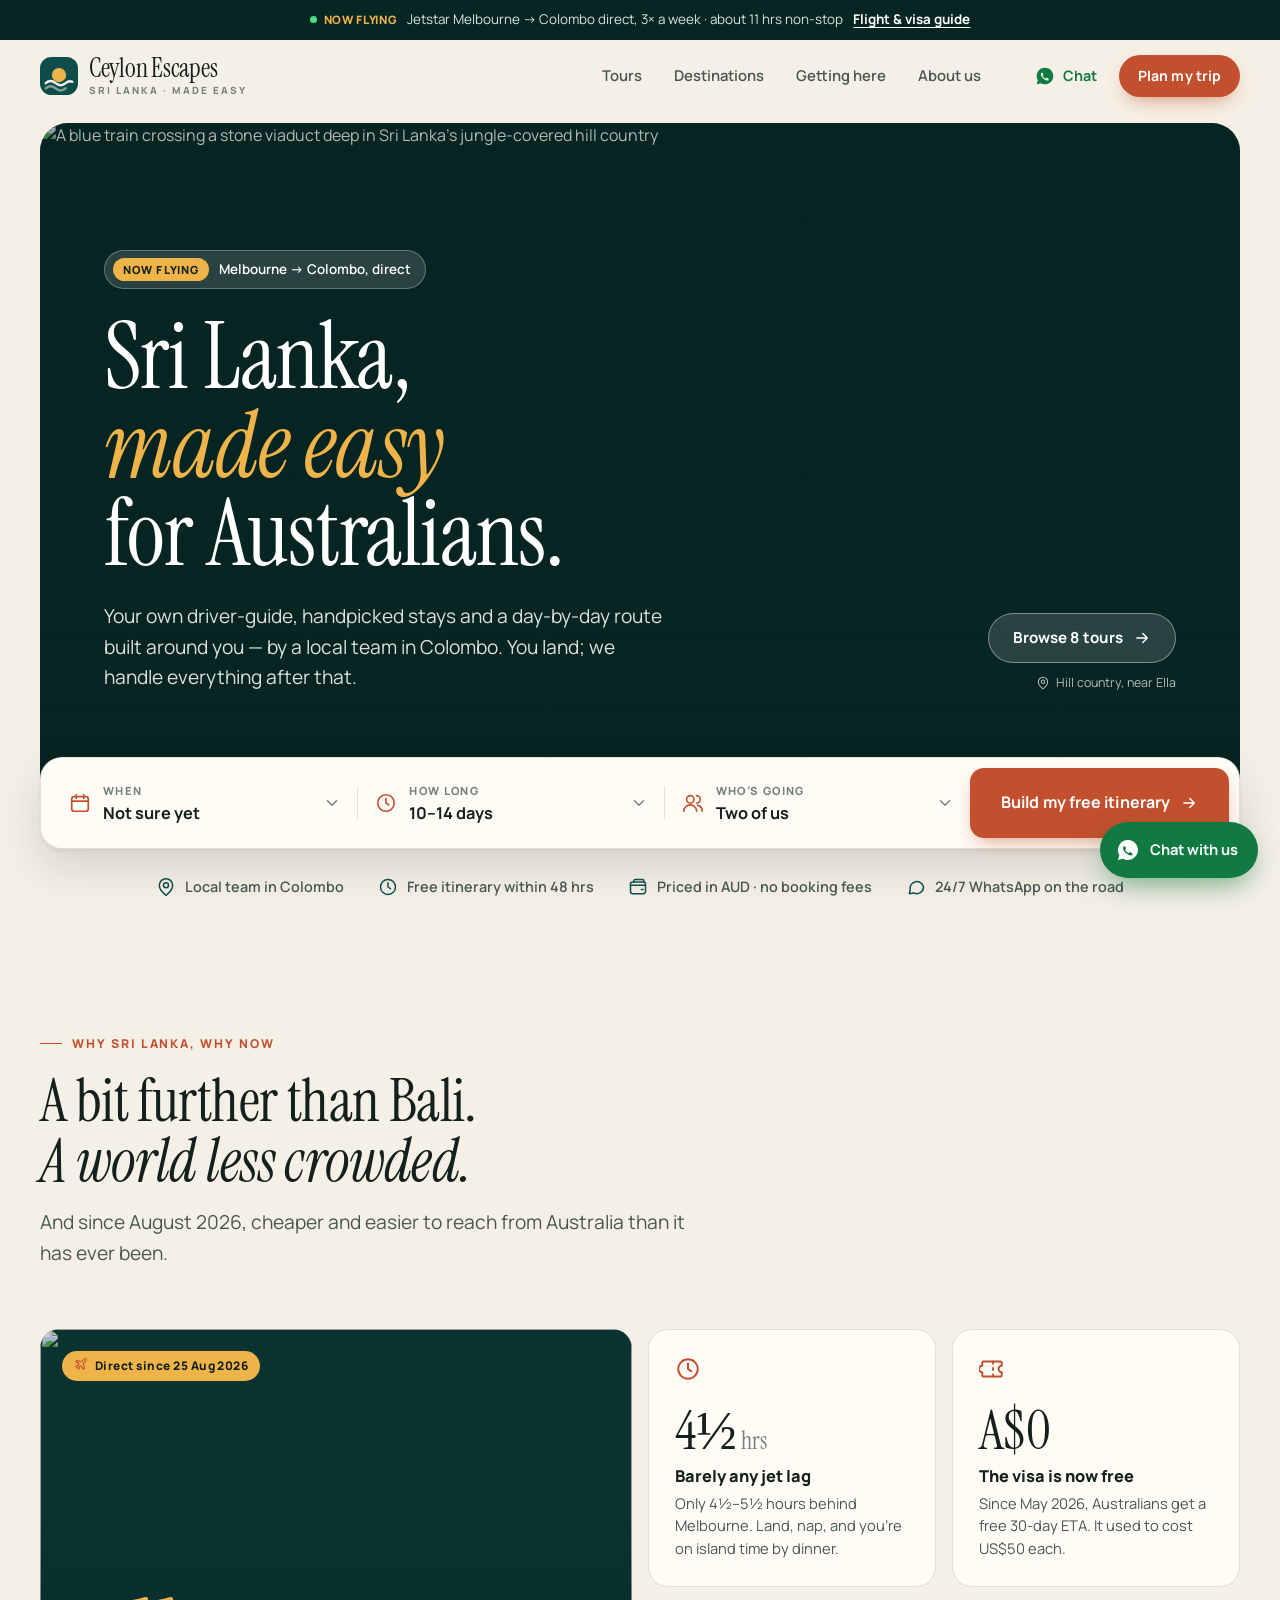
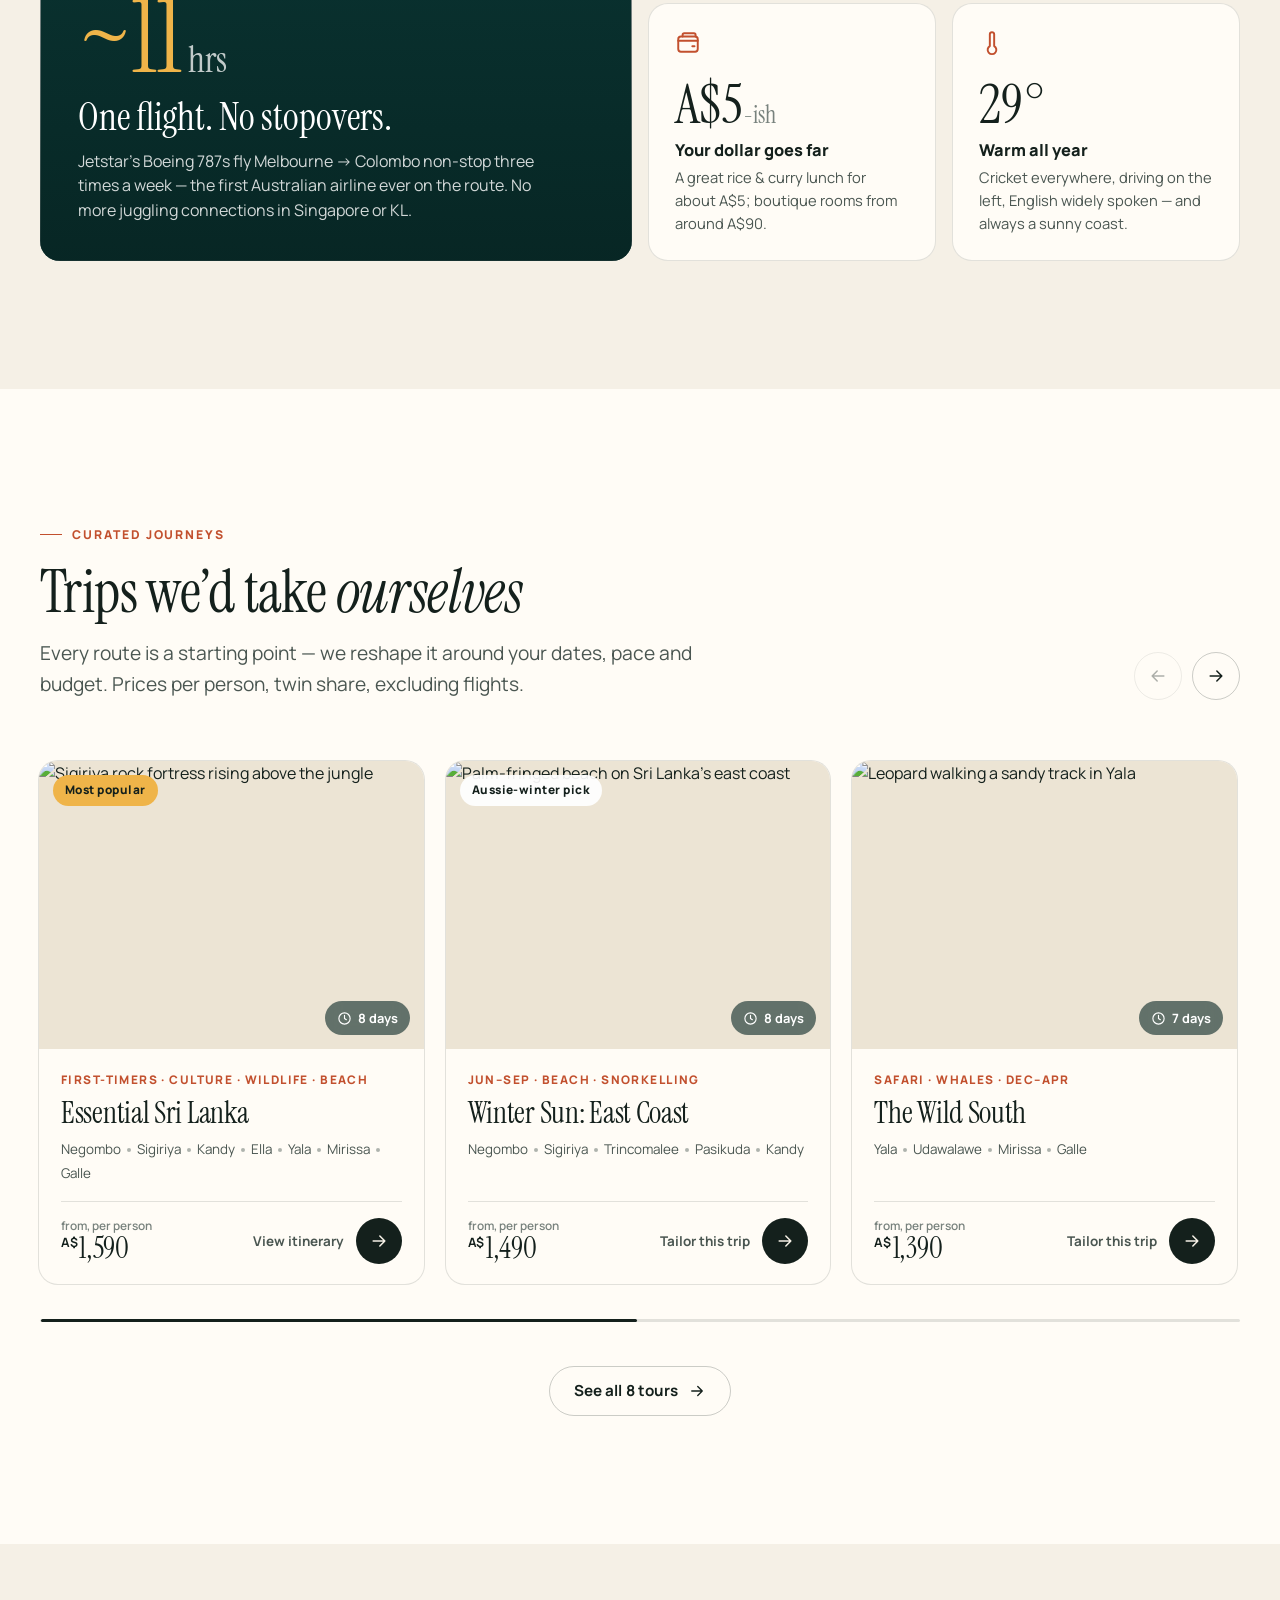
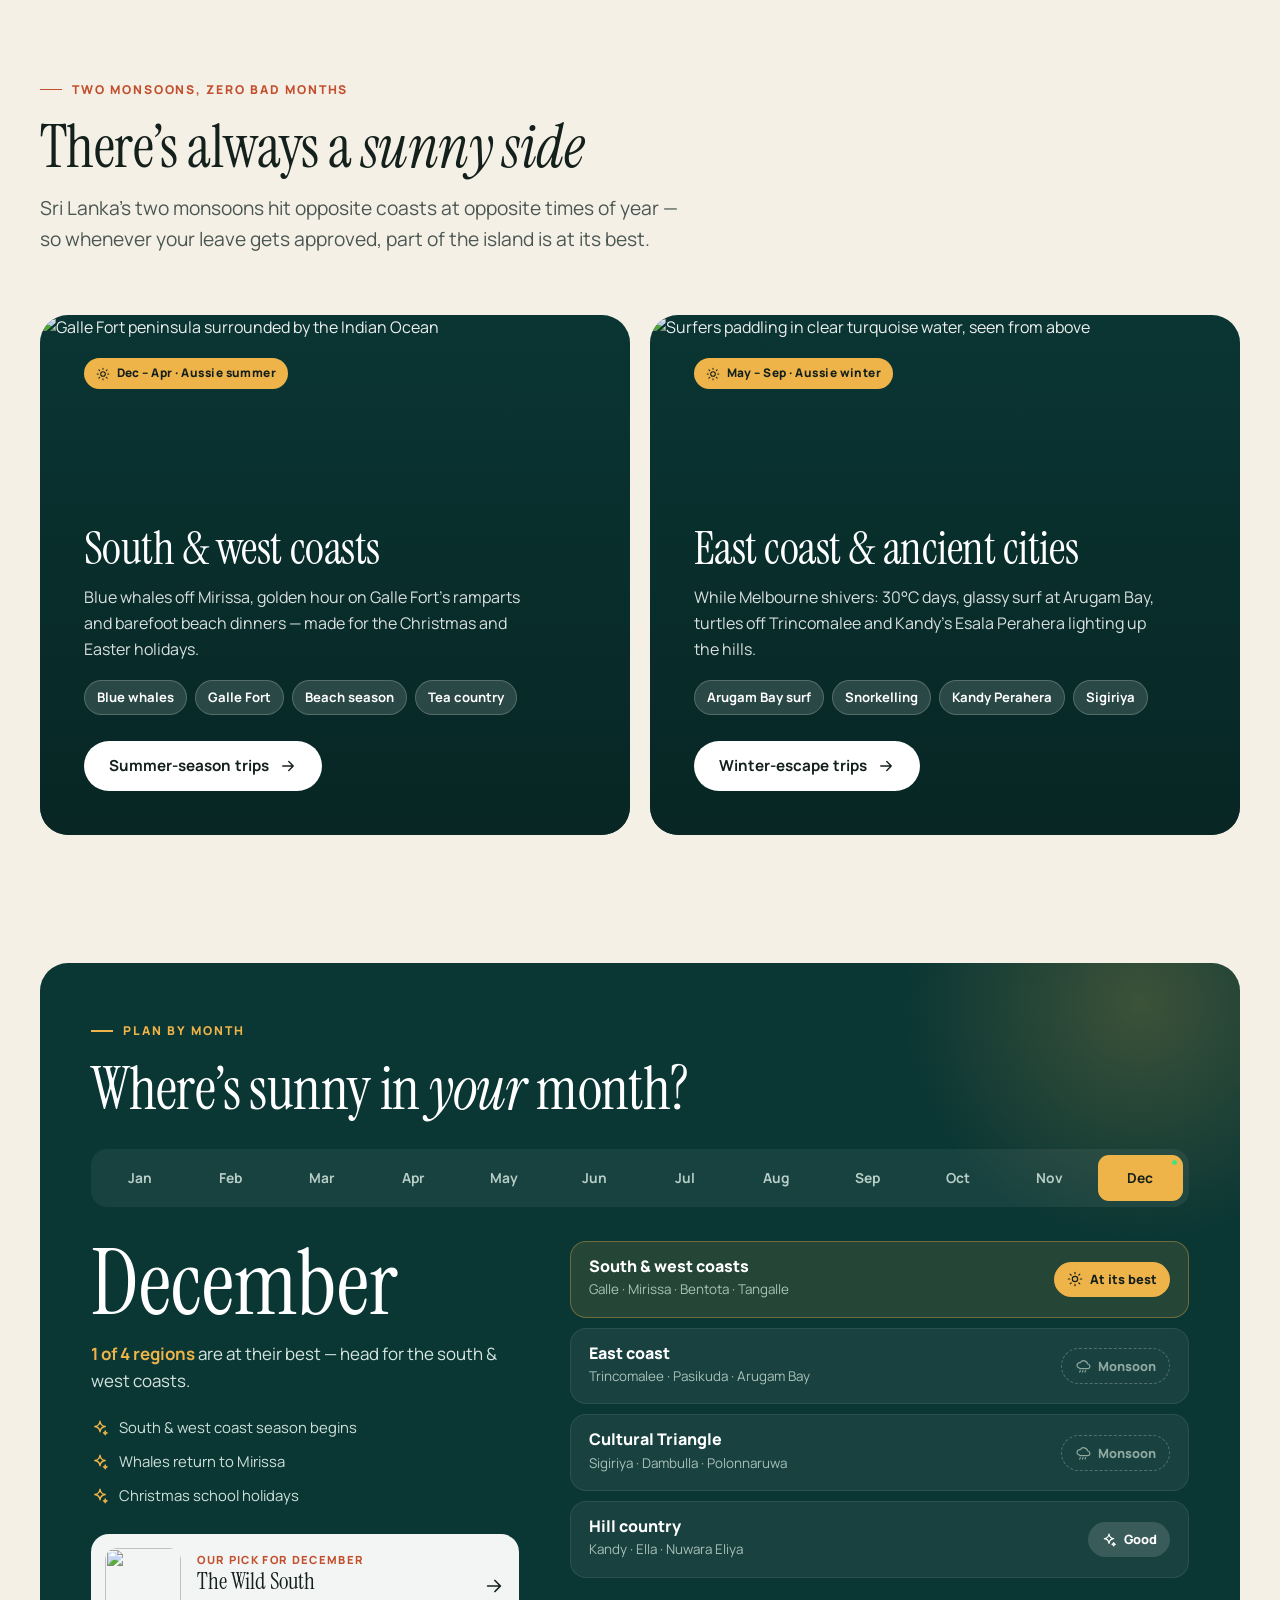
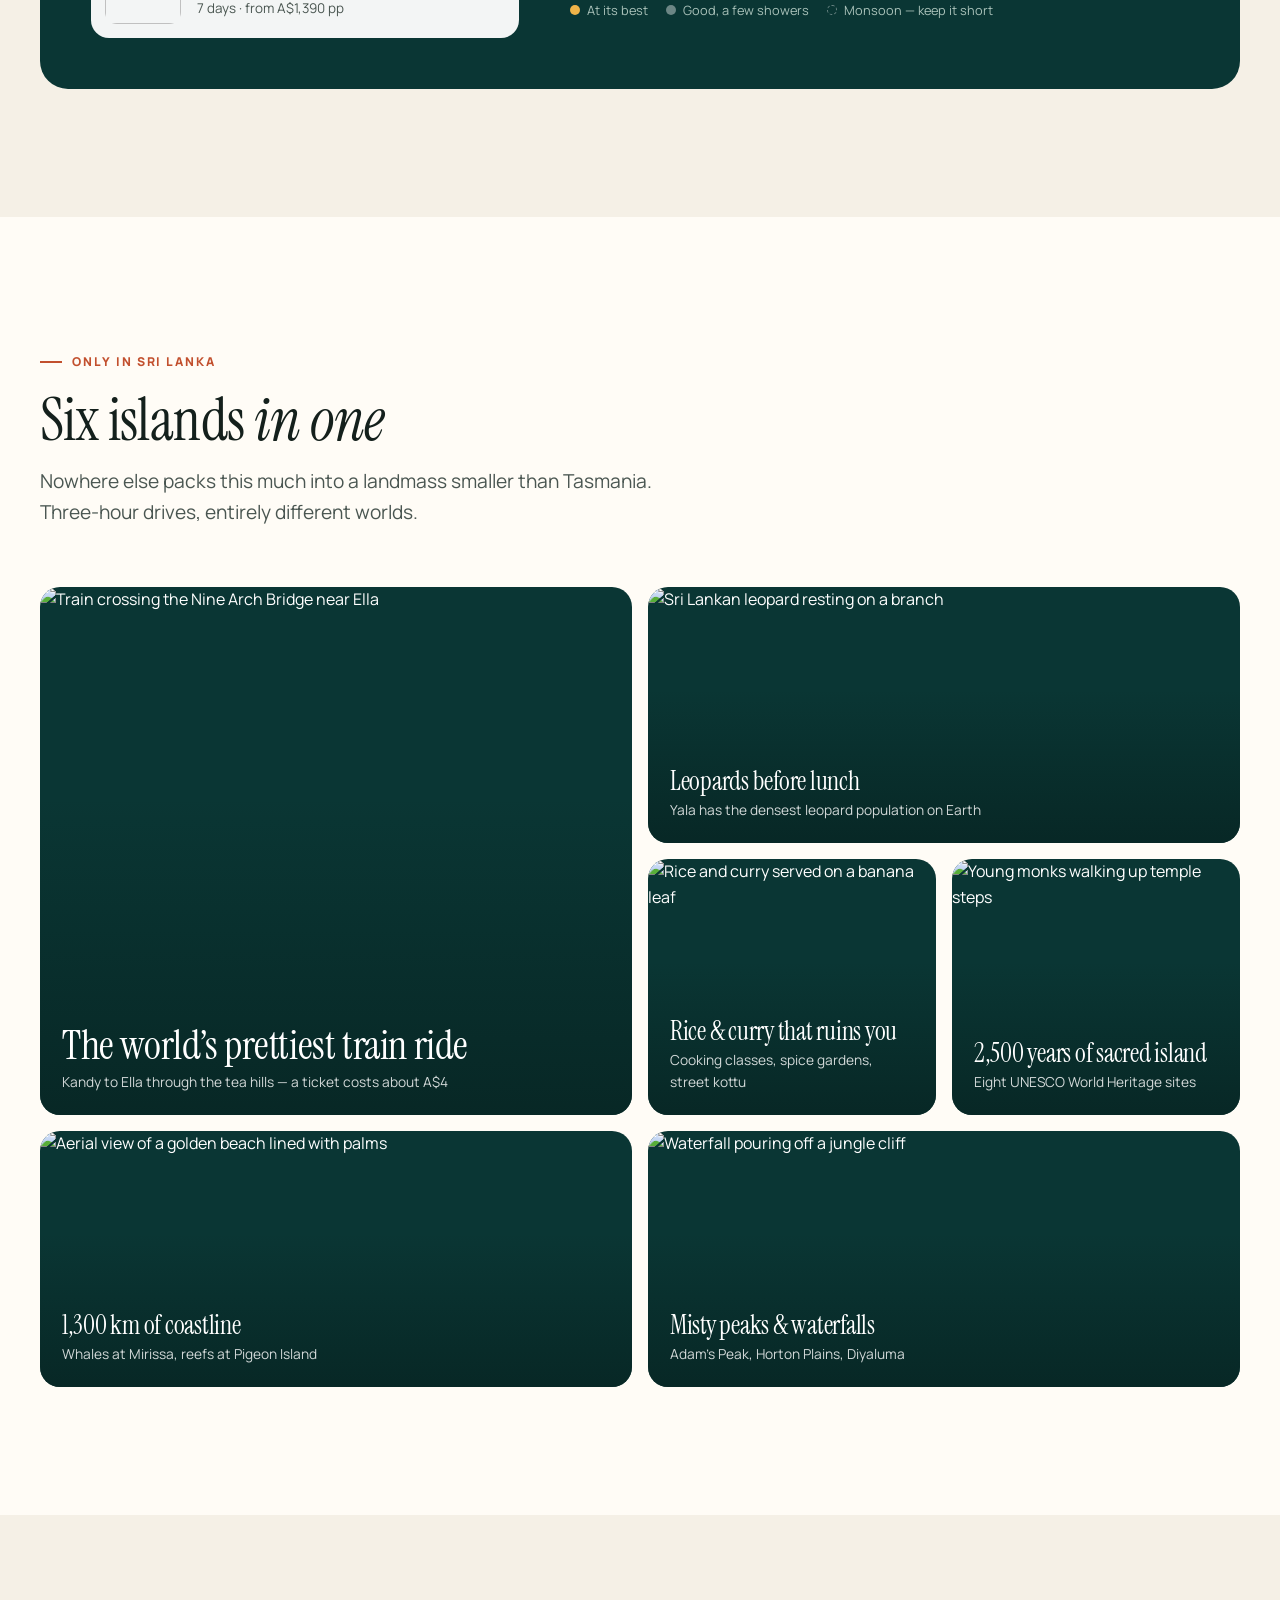
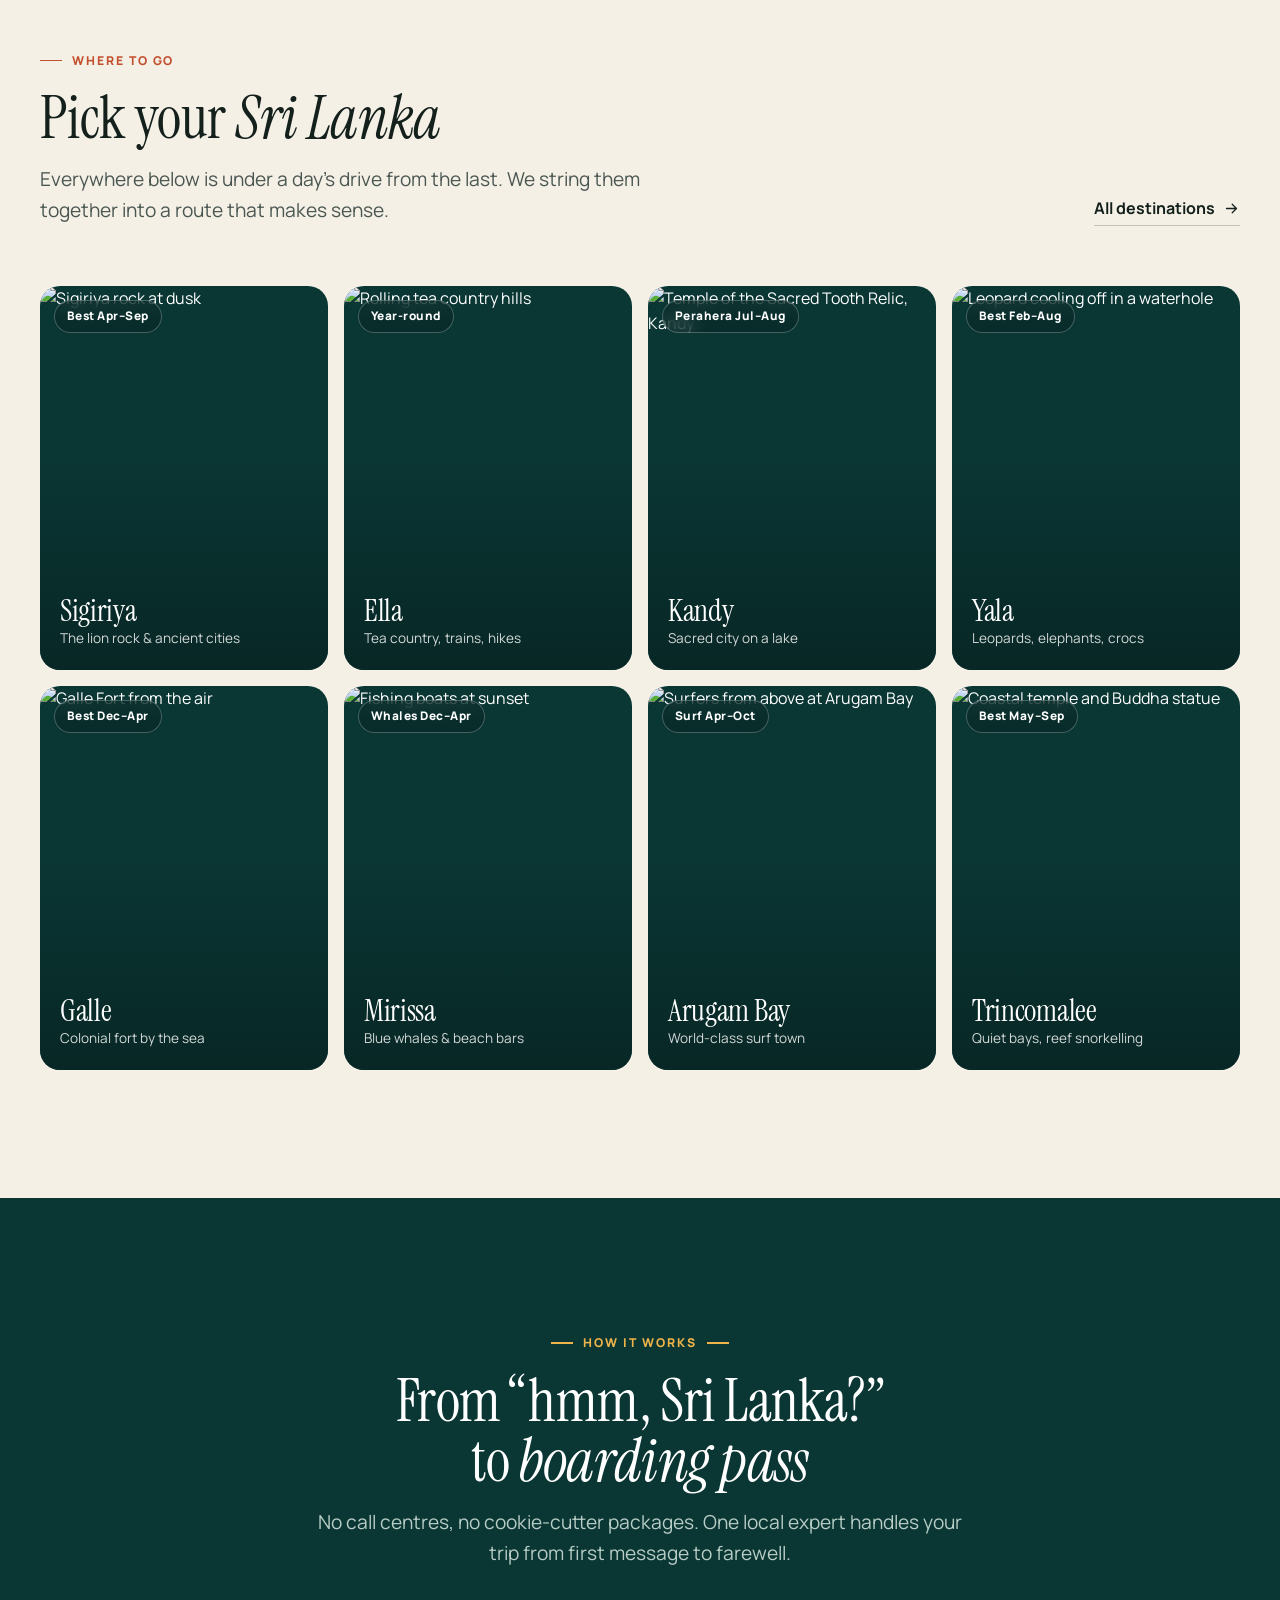
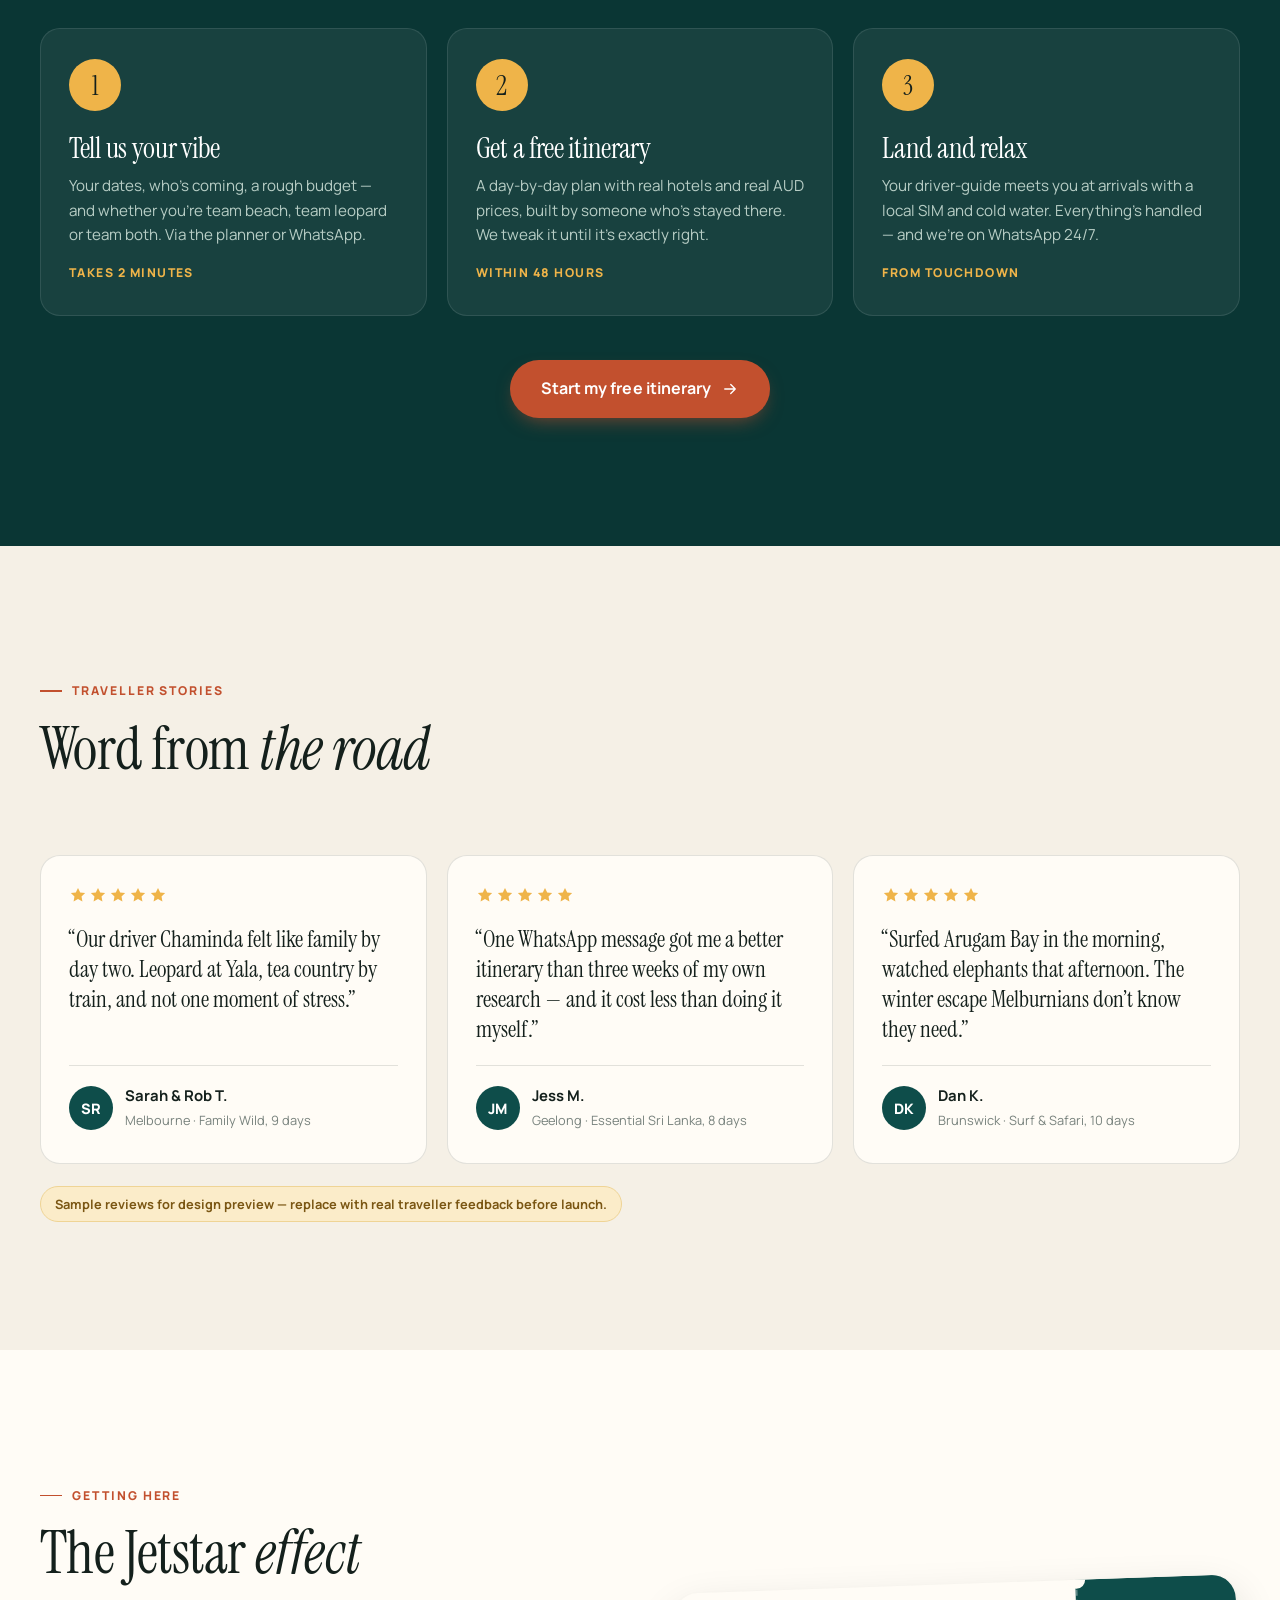
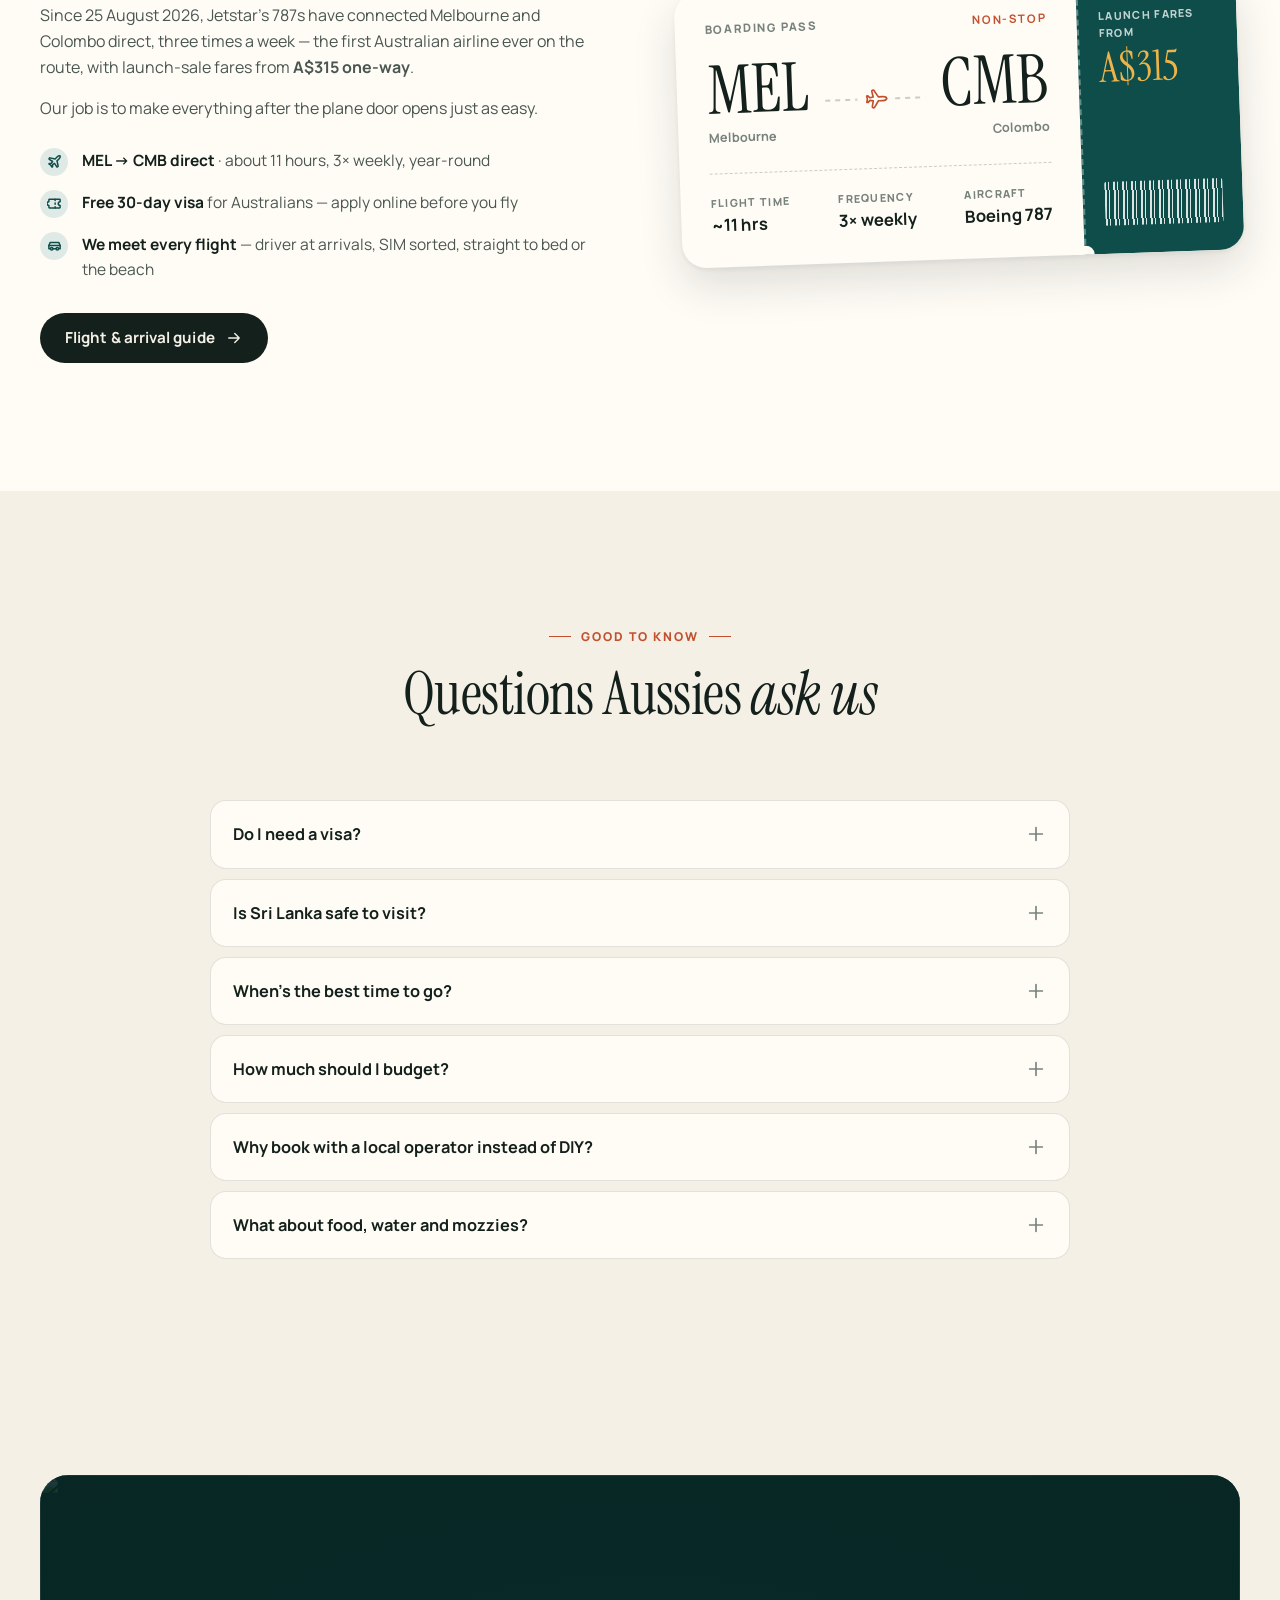
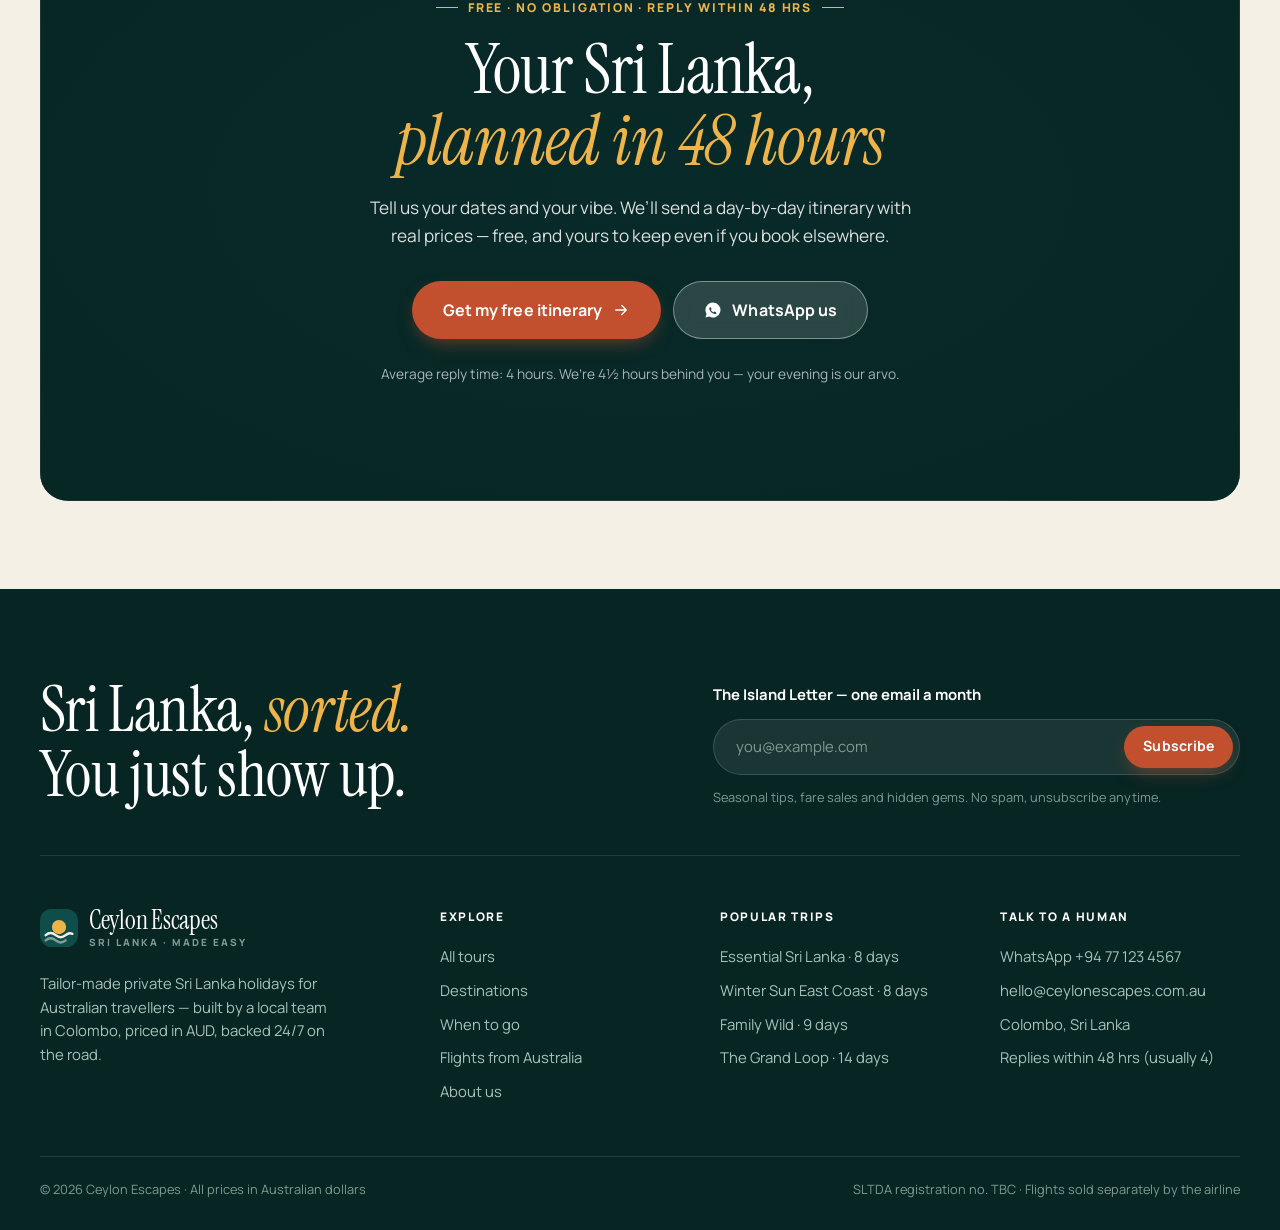
==== commit 6a390f17: "Redesign Ceylon Escapes site with new visual system and UX - New "island journal" design: warm paper" ====
--- a/ceylon-escapes-website/index.html
+++ b/ceylon-escapes-website/index.html
@@ -1,513 +1,587 @@
 <!doctype html>
-<html lang="en-AU">
+<html lang="en-AU" class="no-js">
 <head>
 <meta charset="utf-8">
-<meta name="viewport" content="width=device-width, initial-scale=1">
+<meta name="viewport" content="width=device-width, initial-scale=1, viewport-fit=cover">
 <title>Ceylon Escapes — Tailor-made Sri Lanka holidays for Australians</title>
-<meta name="description" content="Private, tailor-made Sri Lanka holidays built by a local team — made easy for Australians now that Jetstar flies Melbourne to Colombo direct from 25 August 2026. Free itinerary in 48 hours, no booking fees.">
+<meta name="description" content="Private, tailor-made Sri Lanka holidays built by a local team in Colombo — now just one direct Jetstar flight from Melbourne. Free itinerary in 48 hours, prices in AUD, no booking fees.">
+<meta name="theme-color" content="#f5f0e6">
+<meta property="og:type" content="website">
+<meta property="og:site_name" content="Ceylon Escapes">
 <meta property="og:title" content="Ceylon Escapes — Sri Lanka, made easy for Australians">
-<meta property="og:description" content="Jetstar flies Melbourne→Colombo direct from Aug 2026. We're the local crew who plan everything after you land: private guide, handpicked stays, zero stress.">
-<meta property="og:image" content="https://images.unsplash.com/photo-1566296314736-6eaac1ca0cb9?q=80&w=1600&auto=format&fit=crop">
-<meta property="og:type" content="website">
-<link rel="icon" href="data:image/svg+xml,<svg xmlns='http://www.w3.org/2000/svg' viewBox='0 0 100 100'><text y='.9em' font-size='90'>🌴</text></svg>">
+<meta property="og:description" content="Private, tailor-made Sri Lanka holidays built by a local team in Colombo — now just one direct Jetstar flight from Melbourne. Free itinerary in 48 hours, prices in AUD, no booking fees.">
+<meta property="og:image" content="https://images.unsplash.com/photo-1566296314736-6eaac1ca0cb9?q=75&w=1200&auto=format&fit=crop">
+<meta name="twitter:card" content="summary_large_image">
+<link rel="icon" href="img/favicon.svg" type="image/svg+xml">
 <link rel="preconnect" href="https://fonts.googleapis.com">
 <link rel="preconnect" href="https://fonts.gstatic.com" crossorigin>
-<link href="https://fonts.googleapis.com/css2?family=Fraunces:opsz,wght@9..144,500..700&family=Inter:wght@400;500;600;700&display=swap" rel="stylesheet">
-<link rel="stylesheet" href="css/style.css?v=2">
+<link rel="preconnect" href="https://images.unsplash.com" crossorigin>
+<link href="https://fonts.googleapis.com/css2?family=Instrument+Serif:ital@0;1&family=Manrope:wght@400;500;600;700;800&display=swap" rel="stylesheet">
+<link rel="stylesheet" href="css/style.css?v=3">
 <script type="application/ld+json">
 {
   "@context": "https://schema.org",
   "@type": "TravelAgency",
   "name": "Ceylon Escapes",
-  "description": "Tailor-made private Sri Lanka holidays for Australian travellers.",
+  "description": "Tailor-made private Sri Lanka holidays for Australian travellers, planned by a local team in Colombo.",
   "areaServed": "AU",
-  "knowsAbout": ["Sri Lanka travel", "Jetstar Melbourne to Colombo", "private tours Sri Lanka"],
-  "priceRange": "AUD $1,190 - $2,990"
+  "address": { "@type": "PostalAddress", "addressLocality": "Colombo", "addressCountry": "LK" },
+  "email": "hello@ceylonescapes.com.au",
+  "telephone": "+94771234567",
+  "priceRange": "AUD $1,190 – $2,690"
 }
 </script>
 </head>
 <body>
 
-<!-- ══════════════════════════════════════════════════════════════
-     NOTE FOR THE OWNER (delete this comment before launch):
-     • "Ceylon Escapes" is a placeholder brand name — search-and-replace it
-       once you've registered your business name.
-     • Replace hello@ceylonescapes.com.au and the WhatsApp number
-       (+94 77 123 4567 → links use wa.me/94771234567) with your real ones.
-     • The testimonials are SAMPLE TEXT. Australian law (ACCC) prohibits
-       publishing fake reviews — swap in real traveller feedback before launch.
-     • Photos are hot-linked from Unsplash (free licence). Fine to start with,
-       but replace with your own photos over time.
-     ══════════════════════════════════════════════════════════════ -->
-
+<a class="skip" href="#main">Skip to content</a>
 <div class="announce">
-  ✈ <strong>New:</strong> Jetstar flies Melbourne → Colombo direct from 25 Aug 2026
-  (<span class="count" data-countdown></span>) · launch fares from A$315 one-way ·
-  <a href="flights.html">see flight details</a>
+  <div class="wrap"><span class="live">Now flying</span><span class="hide-sm">Jetstar Melbourne → Colombo direct, 3× a week · about 11 hrs non-stop</span><span class="show-sm">Melbourne → Colombo direct</span><a href="flights.html"><span class="hide-sm">Flight &amp; visa guide</span><span class="show-sm">Guide</span></a></div>
 </div>
-
-<header class="navbar">
-  <div class="container navbar-inner">
-    <a class="logo" href="index.html" aria-label="Ceylon Escapes home">
-      <svg viewBox="0 0 40 40" fill="none" aria-hidden="true">
-        <circle cx="26" cy="13" r="8" fill="#eda437"/>
-        <path d="M2 28c5-5 11-5 16 0s11 5 16 0" stroke="#0c5743" stroke-width="3.4" stroke-linecap="round"/>
-        <path d="M2 35c5-5 11-5 16 0s11 5 16 0" stroke="#0c5743" stroke-width="3.4" stroke-linecap="round" opacity=".45"/>
-      </svg>
-      <span>Ceylon Escapes<small>Sri Lanka · for Australians</small></span>
-    </a>
-    <nav aria-label="Main">
-      <ul class="nav-links">
-        <li><a href="tours.html">Tours</a></li>
-        <li><a href="destinations.html">Destinations</a></li>
-        <li><a href="flights.html">Getting here</a></li>
-        <li><a href="about.html">About us</a></li>
-      </ul>
-    </nav>
-    <div class="nav-cta">
+<header class="site-header">
+  <div class="wrap header-inner">
+    <a class="logo" href="index.html" aria-label="Ceylon Escapes — home"><svg class="logo-mark" viewBox="0 0 40 40" aria-hidden="true"><rect width="40" height="40" rx="12" fill="#0e4d4a"/><circle cx="20" cy="19" r="7.5" fill="#efb449"/><path d="M6 27.5c3.5-3 7-3 10.5 0s7 3 10.5 0 5.5-2.2 7-1.4" stroke="#f5f0e6" stroke-width="2.6" fill="none" stroke-linecap="round"/><path d="M6 33c3.5-3 7-3 10.5 0s7 3 10.5 0" stroke="#f5f0e6" stroke-width="2.6" fill="none" stroke-linecap="round" opacity=".5"/></svg><span class="logo-word">Ceylon Escapes<small>Sri Lanka · made easy</small></span></a>
+    <nav class="nav" aria-label="Main"><a href="tours.html">Tours</a><a href="destinations.html">Destinations</a><a href="flights.html">Getting here</a><a href="about.html">About us</a></nav>
+    <div class="header-actions">
+      <a class="header-wa" href="https://wa.me/94771234567" target="_blank" rel="noopener"><svg class="ic" aria-hidden="true"><use href="img/icons.svg#whatsapp"/></svg><span>Chat</span></a>
       <a class="btn btn-primary btn-sm" href="plan.html">Plan my trip</a>
-      <button class="nav-toggle" aria-expanded="false" aria-label="Menu">☰</button>
+      <button class="menu-btn" type="button" aria-label="Open menu" aria-controls="drawer" aria-expanded="false"><svg class="ic" aria-hidden="true"><use href="img/icons.svg#menu"/></svg></button>
     </div>
   </div>
 </header>
+<div class="drawer" id="drawer" hidden role="dialog" aria-modal="true" aria-label="Menu">
+  <div class="drawer-top">
+    <a class="logo" href="index.html" aria-label="Ceylon Escapes — home"><svg class="logo-mark" viewBox="0 0 40 40" aria-hidden="true"><rect width="40" height="40" rx="12" fill="#0e4d4a"/><circle cx="20" cy="19" r="7.5" fill="#efb449"/><path d="M6 27.5c3.5-3 7-3 10.5 0s7 3 10.5 0 5.5-2.2 7-1.4" stroke="#f5f0e6" stroke-width="2.6" fill="none" stroke-linecap="round"/><path d="M6 33c3.5-3 7-3 10.5 0s7 3 10.5 0" stroke="#f5f0e6" stroke-width="2.6" fill="none" stroke-linecap="round" opacity=".5"/></svg><span class="logo-word">Ceylon Escapes</span></a>
+    <button class="menu-btn" type="button" data-close-drawer aria-label="Close menu"><svg class="ic" aria-hidden="true"><use href="img/icons.svg#close"/></svg></button>
+  </div>
+  <nav aria-label="Mobile"><a href="index.html" aria-current="page">Home<svg class="ic" aria-hidden="true"><use href="img/icons.svg#arrow-right"/></svg></a><a href="tours.html">Tours<svg class="ic" aria-hidden="true"><use href="img/icons.svg#arrow-right"/></svg></a><a href="destinations.html">Destinations<svg class="ic" aria-hidden="true"><use href="img/icons.svg#arrow-right"/></svg></a><a href="flights.html">Getting here<svg class="ic" aria-hidden="true"><use href="img/icons.svg#arrow-right"/></svg></a><a href="about.html">About us<svg class="ic" aria-hidden="true"><use href="img/icons.svg#arrow-right"/></svg></a><a href="plan.html">Plan my trip<svg class="ic" aria-hidden="true"><use href="img/icons.svg#arrow-right"/></svg></a></nav>
+  <div class="drawer-foot">
+    <a class="btn btn-primary btn-lg" href="plan.html">Get my free itinerary</a>
+    <a class="btn btn-wa btn-lg" href="https://wa.me/94771234567" target="_blank" rel="noopener"><svg class="ic" aria-hidden="true"><use href="img/icons.svg#whatsapp"/></svg>WhatsApp us</a>
+    <p>Local team in Colombo · usually replies within 4 hours</p>
+  </div>
+</div>
 
 <main id="main">
 
-<!-- ───────────── HERO ───────────── -->
-<section class="hero">
-  <div class="hero-bg" style="background-image:url('https://images.unsplash.com/photo-1566296314736-6eaac1ca0cb9?q=80&w=2000&auto=format&fit=crop')"></div>
-  <div class="container">
-    <div class="hero-inner">
-      <span class="kicker"><span class="dot"></span> NEW · DIRECT FLIGHTS MELBOURNE → COLOMBO FROM AUG 2026</span>
-      <h1>Sri Lanka just got closer, <em>Australia.</em></h1>
-      <p class="lead">Jetstar's first-ever direct flights land in Colombo from 25 August. We're the local crew who sort everything after that — your own driver-guide, handpicked stays, and an itinerary built around you. All you do is show up.</p>
-      <div class="hero-actions">
-        <a class="btn btn-primary btn-lg" href="plan.html">Get my free itinerary</a>
-        <a class="btn btn-light btn-lg" href="tours.html">Browse tours</a>
-      </div>
-      <div class="hero-trust">
-        <span>🇱🇰 Local team in Colombo</span>
-        <span>⚡ Free itinerary within 48 hours</span>
-        <span>💬 24/7 WhatsApp support on the road</span>
-        <span>💰 Prices in AUD · no booking fees</span>
-      </div>
-    </div>
-  </div>
-</section>
-
-<!-- ───────────── WHY SRI LANKA / WHY NOW ───────────── -->
+<!-- ══ NOTE FOR THE OWNER (delete before launch) ══════════════════════
+     • "Ceylon Escapes" is a placeholder brand — search-and-replace it once registered.
+     • Replace hello@ceylonescapes.com.au and the WhatsApp number (+94 77 123 4567 / wa.me/94771234567).
+     • Testimonials are SAMPLE TEXT. Australian Consumer Law prohibits fake reviews — use real ones.
+     • Photos are hot-linked from Unsplash (free licence); swap in your own over time.
+     ═════════════════════════════════════════════════════════════════ -->
+
+<section class="hero" aria-labelledby="hero-title">
+  <div class="hero-media">
+    <img src="https://images.unsplash.com/photo-1566296314736-6eaac1ca0cb9?q=75&w=2000&auto=format&fit=crop" srcset="https://images.unsplash.com/photo-1566296314736-6eaac1ca0cb9?q=75&w=900&auto=format&fit=crop 900w, https://images.unsplash.com/photo-1566296314736-6eaac1ca0cb9?q=75&w=1400&auto=format&fit=crop 1400w, https://images.unsplash.com/photo-1566296314736-6eaac1ca0cb9?q=75&w=2000&auto=format&fit=crop 2000w" sizes="100vw" alt="A blue train crossing a stone viaduct deep in Sri Lanka's jungle-covered hill country" fetchpriority="high">
+  </div>
+  <div class="hero-content">
+    <div>
+      <span class="hero-pill"><b>Now flying</b> Melbourne → Colombo, direct</span>
+      <h1 id="hero-title">Sri Lanka, <em>made easy</em> for Australians.</h1>
+      <p class="lead">Your own driver-guide, handpicked stays and a day-by-day route built around you — by a local team in Colombo. You land; we handle everything after that.</p>
+    </div>
+    <div class="hero-side">
+      <a class="btn btn-glass" href="tours.html">Browse 8 tours <svg class="ic" aria-hidden="true"><use href="img/icons.svg#arrow-right"/></svg></a>
+      <span class="hero-caption"><svg class="ic" aria-hidden="true"><use href="img/icons.svg#map-pin"/></svg> Hill country, near Ella</span>
+    </div>
+  </div>
+</section>
+
+<div class="wrap finder-wrap">
+  <form class="finder" action="plan.html" method="get" aria-label="Start planning your trip">
+    <div class="finder-field">
+      <svg class="ic" aria-hidden="true"><use href="img/icons.svg#calendar"/></svg>
+      <label for="fd-month">When</label>
+      <select id="fd-month" name="month" data-month-select>
+        <option value="">Not sure yet</option>
+        <option value="January">January</option><option value="February">February</option><option value="March">March</option><option value="April">April</option><option value="May">May</option><option value="June">June</option><option value="July">July</option><option value="August">August</option><option value="September">September</option><option value="October">October</option><option value="November">November</option><option value="December">December</option>
+      </select>
+    </div>
+    <div class="finder-field">
+      <svg class="ic" aria-hidden="true"><use href="img/icons.svg#clock"/></svg>
+      <label for="fd-length">How long</label>
+      <select id="fd-length" name="length">
+        <option value="About a week">About a week</option>
+        <option value="10–14 days" selected>10–14 days</option>
+        <option value="2–3 weeks">2–3 weeks</option>
+        <option value="3+ weeks">3+ weeks</option>
+        <option value="Not sure yet">Not sure yet</option>
+      </select>
+    </div>
+    <div class="finder-field">
+      <svg class="ic" aria-hidden="true"><use href="img/icons.svg#users"/></svg>
+      <label for="fd-party">Who’s going</label>
+      <select id="fd-party" name="party">
+        <option value="couple">Two of us</option>
+        <option value="family">Family with kids</option>
+        <option value="friends">Group of friends</option>
+        <option value="solo">Just me</option>
+      </select>
+    </div>
+    <button class="btn btn-primary btn-lg" type="submit">Build my free itinerary <svg class="ic" aria-hidden="true"><use href="img/icons.svg#arrow-right"/></svg></button>
+  </form>
+  <div class="trust">
+    <span><svg class="ic" aria-hidden="true"><use href="img/icons.svg#map-pin"/></svg>Local team in Colombo</span>
+    <span><svg class="ic" aria-hidden="true"><use href="img/icons.svg#clock"/></svg>Free itinerary within 48 hrs</span>
+    <span><svg class="ic" aria-hidden="true"><use href="img/icons.svg#wallet"/></svg>Priced in AUD · no booking fees</span>
+    <span><svg class="ic" aria-hidden="true"><use href="img/icons.svg#chat"/></svg>24/7 WhatsApp on the road</span>
+  </div>
+</div>
+
+<!-- ── Why Sri Lanka, why now ── -->
 <section class="section">
-  <div class="container">
-    <div class="section-head reveal">
-      <span class="eyebrow">Why Sri Lanka, why now</span>
-      <h2>The island Aussies are about to discover</h2>
-      <p>A bit further than Bali, a world less crowded — and from August, cheaper and easier to reach than it's ever been.</p>
-    </div>
-    <div class="why-grid">
-      <div class="why-card reveal">
-        <div class="num">~11 <small>hrs</small></div>
-        <h3>One flight, no stopovers</h3>
-        <p>Jetstar flies Melbourne (Tullamarine) → Colombo direct, three times a week on a Boeing 787. No more juggling connections in Singapore or KL.</p>
-      </div>
-      <div class="why-card reveal">
-        <div class="num">4½ <small>hrs</small></div>
+  <div class="wrap">
+    <div class="head reveal">
+      <div class="head-text">
+        <span class="eyebrow">Why Sri Lanka, why now</span>
+        <h2>A bit further than Bali. <em>A world less crowded.</em></h2>
+        <p class="lead">And since August 2026, cheaper and easier to reach from Australia than it has ever been.</p>
+      </div>
+    </div>
+    <div class="bento reveal-stagger">
+      <article class="b-tile b-feature">
+        <img src="https://images.unsplash.com/photo-1623595289196-007a22dd8560?q=75&w=1200&auto=format&fit=crop" alt="" loading="lazy">
+        <span class="tag"><svg class="ic" aria-hidden="true"><use href="img/icons.svg#plane"/></svg> Direct since 25 Aug 2026</span>
+        <div class="b-num">~11<small> hrs</small></div>
+        <h3>One flight. No stopovers.</h3>
+        <p>Jetstar’s Boeing 787s fly Melbourne → Colombo non-stop three times a week — the first Australian airline ever on the route. No more juggling connections in Singapore or KL.</p>
+      </article>
+      <article class="b-tile">
+        <svg class="ic" aria-hidden="true"><use href="img/icons.svg#clock"/></svg>
+        <div class="b-num">4½<small> hrs</small></div>
         <h3>Barely any jet lag</h3>
-        <p>Sri Lanka is only 4½–5½ hours behind Melbourne (depending on daylight saving). Land, nap, and you're on island time by dinner.</p>
-      </div>
-      <div class="why-card reveal">
-        <div class="num">A$0</div>
-        <h3>Visa is now free</h3>
-        <p>Since May 2026, Australians get a free 30-day tourist visa (ETA) — it used to cost US$50 each. A family of four saves about A$300 before takeoff.</p>
-      </div>
-      <div class="why-card reveal">
-        <div class="num">A$5<small>-ish</small></div>
+        <p>Only 4½–5½ hours behind Melbourne. Land, nap, and you’re on island time by dinner.</p>
+      </article>
+      <article class="b-tile">
+        <svg class="ic" aria-hidden="true"><use href="img/icons.svg#ticket"/></svg>
+        <div class="b-num">A$0</div>
+        <h3>The visa is now free</h3>
+        <p>Since May 2026, Australians get a free 30-day ETA. It used to cost US$50 each.</p>
+      </article>
+      <article class="b-tile">
+        <svg class="ic" aria-hidden="true"><use href="img/icons.svg#wallet"/></svg>
+        <div class="b-num">A$5<small>-ish</small></div>
         <h3>Your dollar goes far</h3>
-        <p>A great rice &amp; curry lunch for around A$5, a king coconut for cents, boutique rooms from about A$90. Sri Lanka is serious value.</p>
-      </div>
-      <div class="why-card reveal">
-        <div class="num">~29°C</div>
+        <p>A great rice &amp; curry lunch for about A$5; boutique rooms from around A$90.</p>
+      </article>
+      <article class="b-tile">
+        <svg class="ic" aria-hidden="true"><use href="img/icons.svg#thermo"/></svg>
+        <div class="b-num">29°</div>
         <h3>Warm all year</h3>
-        <p>Two monsoons on opposite sides mean there's always a sunny coast. When Melbourne is 12° and drizzling, the east coast is at its best.</p>
-      </div>
-      <div class="why-card reveal">
-        <div class="num">🏏</div>
-        <h3>Instantly at home</h3>
-        <p>Cricket on every corner, driving on the left, English widely spoken, and the friendliest people you'll ever share a bus seat with.</p>
-      </div>
-    </div>
-  </div>
-</section>
-
-<!-- ───────────── FEATURED TOURS ───────────── -->
-<section class="section on-paper">
-  <div class="container">
-    <div class="section-head reveal">
-      <span class="eyebrow">Curated journeys</span>
-      <h2>Trips we'd take ourselves</h2>
-      <p>Every itinerary is a starting point — we reshape it around your dates, pace and budget. Prices are per person, twin share, excluding international flights.</p>
-    </div>
-    <div class="tour-grid">
-      <article class="tour-card reveal">
-        <a class="tour-media" href="tour-essential-sri-lanka.html">
-          <img src="https://images.unsplash.com/photo-1612862862126-865765df2ded?q=80&w=900&auto=format&fit=crop" alt="Sigiriya rock fortress from the air" loading="lazy">
-          <span class="flag hot">Most popular</span>
-        </a>
-        <div class="tour-body">
-          <div class="tour-meta"><span>8 days</span><span>·</span><span>Private tour</span></div>
-          <h3><a href="tour-essential-sri-lanka.html">Essential Sri Lanka</a></h3>
-          <p class="tour-route">Negombo → Sigiriya → Kandy → Ella → Yala → Mirissa → Galle</p>
-          <div class="tour-tags"><span>First-timers</span><span>Culture</span><span>Wildlife</span><span>Beach</span></div>
-          <div class="tour-foot">
-            <div class="price"><small>from</small><span class="amount"><sup>A$</sup>1,590</span><small>per person</small></div>
-            <a class="btn btn-dark btn-sm" href="tour-essential-sri-lanka.html">View itinerary</a>
-          </div>
-        </div>
+        <p>Cricket everywhere, driving on the left, English widely spoken — and always a sunny coast.</p>
       </article>
-      <article class="tour-card reveal">
-        <a class="tour-media" href="tour-essential-sri-lanka.html">
-          <img src="https://images.unsplash.com/photo-1580910527739-556eb89f9d65?q=80&w=900&auto=format&fit=crop" alt="Palm-fringed beach on Sri Lanka's east coast" loading="lazy">
-          <span class="flag">Aussie winter special</span>
-        </a>
-        <div class="tour-body">
-          <div class="tour-meta"><span>8 days</span><span>·</span><span>Private tour</span></div>
-          <h3><a href="tour-essential-sri-lanka.html">Winter Sun: East Coast</a></h3>
-          <p class="tour-route">Negombo → Sigiriya → Trincomalee → Pasikuda → Kandy</p>
-          <div class="tour-tags"><span>June–Sept</span><span>Beach</span><span>Snorkelling</span></div>
-          <div class="tour-foot">
-            <div class="price"><small>from</small><span class="amount"><sup>A$</sup>1,490</span><small>per person</small></div>
-            <a class="btn btn-dark btn-sm" href="tour-essential-sri-lanka.html">View itinerary</a>
-          </div>
-        </div>
+    </div>
+  </div>
+</section>
+
+<!-- ── Tours rail ── -->
+<section class="section on-card">
+  <div class="wrap">
+    <div class="head reveal">
+      <div class="head-text">
+        <span class="eyebrow">Curated journeys</span>
+        <h2>Trips we’d take <em>ourselves</em></h2>
+        <p class="lead">Every route is a starting point — we reshape it around your dates, pace and budget. Prices per person, twin share, excluding flights.</p>
+      </div>
+      <div class="head-actions">
+        <button class="icon-btn" type="button" data-rail-prev="tour-rail" aria-label="Previous tours"><svg class="ic" aria-hidden="true"><use href="img/icons.svg#arrow-left"/></svg></button>
+        <button class="icon-btn" type="button" data-rail-next="tour-rail" aria-label="Next tours"><svg class="ic" aria-hidden="true"><use href="img/icons.svg#arrow-right"/></svg></button>
+      </div>
+    </div>
+    <div class="rail" id="tour-rail" data-rail>
+      <article class="t-card" data-tags="short summer culture wildlife beach" data-price="1590" data-days="8" data-order="1">
+          <div class="t-media">
+            <img src="https://images.unsplash.com/photo-1612862862126-865765df2ded?q=75&w=800&auto=format&fit=crop" alt="Sigiriya rock fortress rising above the jungle" loading="lazy" width="800" height="600">
+            <span class="tag ">Most popular</span>
+            <span class="t-days"><svg class="ic" aria-hidden="true"><use href="img/icons.svg#clock"/></svg>8 days</span>
+          </div>
+          <div class="t-body">
+            <span class="t-kicker">First-timers · Culture · Wildlife · Beach</span>
+            <h3><a href="tour-essential-sri-lanka.html">Essential Sri Lanka</a></h3>
+            <p class="t-route"><span>Negombo</span><i></i><span>Sigiriya</span><i></i><span>Kandy</span><i></i><span>Ella</span><i></i><span>Yala</span><i></i><span>Mirissa</span><i></i><span>Galle</span></p>
+            <div class="t-foot">
+              <div class="price"><small>from, per person</small><strong><sup>A$</sup>1,590</strong></div>
+              <span class="t-cta">View itinerary<span class="t-go" aria-hidden="true"><svg class="ic" aria-hidden="true"><use href="img/icons.svg#arrow-right"/></svg></span></span>
+            </div>
+          </div>
+        </article>
+      <article class="t-card" data-tags="short winter beach family" data-price="1490" data-days="8" data-order="2">
+          <div class="t-media">
+            <img src="https://images.unsplash.com/photo-1580910527739-556eb89f9d65?q=75&w=800&auto=format&fit=crop" alt="Palm-fringed beach on Sri Lanka&#x27;s east coast" loading="lazy" width="800" height="600">
+            <span class="tag light">Aussie-winter pick</span>
+            <span class="t-days"><svg class="ic" aria-hidden="true"><use href="img/icons.svg#clock"/></svg>8 days</span>
+          </div>
+          <div class="t-body">
+            <span class="t-kicker">Jun–Sep · Beach · Snorkelling</span>
+            <h3><a href="plan.html?tour=winter-sun-east-coast">Winter Sun: East Coast</a></h3>
+            <p class="t-route"><span>Negombo</span><i></i><span>Sigiriya</span><i></i><span>Trincomalee</span><i></i><span>Pasikuda</span><i></i><span>Kandy</span></p>
+            <div class="t-foot">
+              <div class="price"><small>from, per person</small><strong><sup>A$</sup>1,490</strong></div>
+              <span class="t-cta">Tailor this trip<span class="t-go" aria-hidden="true"><svg class="ic" aria-hidden="true"><use href="img/icons.svg#arrow-right"/></svg></span></span>
+            </div>
+          </div>
+        </article>
+      <article class="t-card" data-tags="short summer wildlife beach" data-price="1390" data-days="7" data-order="8">
+          <div class="t-media">
+            <img src="https://images.unsplash.com/photo-1661768508643-e260f6f8e06c?q=75&w=800&auto=format&fit=crop" alt="Leopard walking a sandy track in Yala" loading="lazy" width="800" height="600">
+            
+            <span class="t-days"><svg class="ic" aria-hidden="true"><use href="img/icons.svg#clock"/></svg>7 days</span>
+          </div>
+          <div class="t-body">
+            <span class="t-kicker">Safari · Whales · Dec–Apr</span>
+            <h3><a href="plan.html?tour=the-wild-south">The Wild South</a></h3>
+            <p class="t-route"><span>Yala</span><i></i><span>Udawalawe</span><i></i><span>Mirissa</span><i></i><span>Galle</span></p>
+            <div class="t-foot">
+              <div class="price"><small>from, per person</small><strong><sup>A$</sup>1,390</strong></div>
+              <span class="t-cta">Tailor this trip<span class="t-go" aria-hidden="true"><svg class="ic" aria-hidden="true"><use href="img/icons.svg#arrow-right"/></svg></span></span>
+            </div>
+          </div>
+        </article>
+      <article class="t-card" data-tags="summer family wildlife beach" data-price="1690" data-days="9" data-order="4">
+          <div class="t-media">
+            <img src="https://images.unsplash.com/photo-1571406761758-9a3eed5338ef?q=75&w=800&auto=format&fit=crop" alt="Wild elephants in a Sri Lankan national park" loading="lazy" width="800" height="600">
+            <span class="tag light">School holidays</span>
+            <span class="t-days"><svg class="ic" aria-hidden="true"><use href="img/icons.svg#clock"/></svg>9 days</span>
+          </div>
+          <div class="t-body">
+            <span class="t-kicker">Family · Elephants · Turtles · Trains</span>
+            <h3><a href="plan.html?tour=family-wild">Family Wild</a></h3>
+            <p class="t-route"><span>Negombo</span><i></i><span>Habarana</span><i></i><span>Kandy</span><i></i><span>Udawalawe</span><i></i><span>Bentota</span></p>
+            <div class="t-foot">
+              <div class="price"><small>from, per person</small><strong><sup>A$</sup>1,690</strong></div>
+              <span class="t-cta">Tailor this trip<span class="t-go" aria-hidden="true"><svg class="ic" aria-hidden="true"><use href="img/icons.svg#arrow-right"/></svg></span></span>
+            </div>
+          </div>
+        </article>
+      <article class="t-card" data-tags="summer couples culture" data-price="2590" data-days="11" data-order="5">
+          <div class="t-media">
+            <img src="https://images.unsplash.com/photo-1544015759-237f87d55ef3?q=75&w=800&auto=format&fit=crop" alt="Tea plantation hills from above" loading="lazy" width="800" height="600">
+            
+            <span class="t-days"><svg class="ic" aria-hidden="true"><use href="img/icons.svg#clock"/></svg>11 days</span>
+          </div>
+          <div class="t-body">
+            <span class="t-kicker">Couples · Boutique stays · Slow travel</span>
+            <h3><a href="plan.html?tour=tea-and-shore-honeymoon">Tea &amp; Shore Honeymoon</a></h3>
+            <p class="t-route"><span>Kandy</span><i></i><span>Hatton tea bungalows</span><i></i><span>Ella</span><i></i><span>Tangalle</span></p>
+            <div class="t-foot">
+              <div class="price"><small>from, per person</small><strong><sup>A$</sup>2,590</strong></div>
+              <span class="t-cta">Tailor this trip<span class="t-go" aria-hidden="true"><svg class="ic" aria-hidden="true"><use href="img/icons.svg#arrow-right"/></svg></span></span>
+            </div>
+          </div>
+        </article>
+      <article class="t-card" data-tags="summer culture wildlife beach couples" data-price="2690" data-days="14" data-order="6">
+          <div class="t-media">
+            <img src="https://images.unsplash.com/photo-1574611122955-5baa61496637?q=75&w=800&auto=format&fit=crop" alt="Blue train winding through tea country" loading="lazy" width="800" height="600">
+            
+            <span class="t-days"><svg class="ic" aria-hidden="true"><use href="img/icons.svg#clock"/></svg>14 days</span>
+          </div>
+          <div class="t-body">
+            <span class="t-kicker">See it all · Culture · Wildlife · Beach</span>
+            <h3><a href="plan.html?tour=the-grand-loop">The Grand Loop</a></h3>
+            <p class="t-route"><span>Ancient cities</span><i></i><span>Tea country</span><i></i><span>Safari</span><i></i><span>Both coasts</span></p>
+            <div class="t-foot">
+              <div class="price"><small>from, per person</small><strong><sup>A$</sup>2,690</strong></div>
+              <span class="t-cta">Tailor this trip<span class="t-go" aria-hidden="true"><svg class="ic" aria-hidden="true"><use href="img/icons.svg#arrow-right"/></svg></span></span>
+            </div>
+          </div>
+        </article>
+    </div>
+    <div class="rail-progress" data-rail-progress="tour-rail" aria-hidden="true"><span></span></div>
+    <div class="center-cta"><a class="btn btn-outline" href="tours.html">See all 8 tours <svg class="ic" aria-hidden="true"><use href="img/icons.svg#arrow-right"/></svg></a></div>
+  </div>
+</section>
+
+<!-- ── Two seasons ── -->
+<section class="section">
+  <div class="wrap">
+    <div class="head reveal">
+      <div class="head-text">
+        <span class="eyebrow">Two monsoons, zero bad months</span>
+        <h2>There’s always a <em>sunny side</em></h2>
+        <p class="lead">Sri Lanka’s two monsoons hit opposite coasts at opposite times of year — so whenever your leave gets approved, part of the island is at its best.</p>
+      </div>
+    </div>
+    <div class="seasons2 reveal-stagger">
+      <article class="s2">
+        <img src="https://images.unsplash.com/photo-1734279135096-2854a06faba8?q=75&w=1200&auto=format&fit=crop" alt="Galle Fort peninsula surrounded by the Indian Ocean" loading="lazy">
+        <span class="tag"><svg class="ic" aria-hidden="true"><use href="img/icons.svg#sun"/></svg> Dec – Apr · Aussie summer</span>
+        <h3>South &amp; west coasts</h3>
+        <p>Blue whales off Mirissa, golden hour on Galle Fort’s ramparts and barefoot beach dinners — made for the Christmas and Easter holidays.</p>
+        <ul><li>Blue whales</li><li>Galle Fort</li><li>Beach season</li><li>Tea country</li></ul>
+        <a class="btn btn-light" href="tours.html?filter=summer">Summer-season trips <svg class="ic" aria-hidden="true"><use href="img/icons.svg#arrow-right"/></svg></a>
       </article>
-      <article class="tour-card reveal">
-        <a class="tour-media" href="tour-essential-sri-lanka.html">
-          <img src="https://images.unsplash.com/photo-1517053589573-a5473fadffbd?q=80&w=900&auto=format&fit=crop" alt="Surf break rolling into a jungle-backed point" loading="lazy">
-        </a>
-        <div class="tour-body">
-          <div class="tour-meta"><span>10 days</span><span>·</span><span>Private tour</span></div>
-          <h3><a href="tour-essential-sri-lanka.html">Surf &amp; Safari</a></h3>
-          <p class="tour-route">Arugam Bay → Yala → Mirissa → Weligama → Hiriketiya</p>
-          <div class="tour-tags"><span>Surf</span><span>Wildlife</span><span>Laid-back</span></div>
-          <div class="tour-foot">
-            <div class="price"><small>from</small><span class="amount"><sup>A$</sup>1,890</span><small>per person</small></div>
-            <a class="btn btn-dark btn-sm" href="tour-essential-sri-lanka.html">View itinerary</a>
-          </div>
-        </div>
+      <article class="s2">
+        <img src="https://images.unsplash.com/photo-1527731149372-fae504a1185f?q=75&w=1200&auto=format&fit=crop" alt="Surfers paddling in clear turquoise water, seen from above" loading="lazy">
+        <span class="tag"><svg class="ic" aria-hidden="true"><use href="img/icons.svg#sun"/></svg> May – Sep · Aussie winter</span>
+        <h3>East coast &amp; ancient cities</h3>
+        <p>While Melbourne shivers: 30°C days, glassy surf at Arugam Bay, turtles off Trincomalee and Kandy’s Esala Perahera lighting up the hills.</p>
+        <ul><li>Arugam Bay surf</li><li>Snorkelling</li><li>Kandy Perahera</li><li>Sigiriya</li></ul>
+        <a class="btn btn-light" href="tours.html?filter=winter">Winter-escape trips <svg class="ic" aria-hidden="true"><use href="img/icons.svg#arrow-right"/></svg></a>
       </article>
-      <article class="tour-card reveal">
-        <a class="tour-media" href="tour-essential-sri-lanka.html">
-          <img src="https://images.unsplash.com/photo-1571406761758-9a3eed5338ef?q=80&w=900&auto=format&fit=crop" alt="Wild elephants in a Sri Lankan national park" loading="lazy">
-          <span class="flag">School holidays</span>
-        </a>
-        <div class="tour-body">
-          <div class="tour-meta"><span>9 days</span><span>·</span><span>Private tour</span></div>
-          <h3><a href="tour-essential-sri-lanka.html">Family Wild</a></h3>
-          <p class="tour-route">Negombo → Habarana → Kandy → Udawalawe → Bentota</p>
-          <div class="tour-tags"><span>Family</span><span>Elephants</span><span>Turtles</span><span>Trains</span></div>
-          <div class="tour-foot">
-            <div class="price"><small>from</small><span class="amount"><sup>A$</sup>1,690</span><small>per person</small></div>
-            <a class="btn btn-dark btn-sm" href="tour-essential-sri-lanka.html">View itinerary</a>
-          </div>
-        </div>
-      </article>
-      <article class="tour-card reveal">
-        <a class="tour-media" href="tour-essential-sri-lanka.html">
-          <img src="https://images.unsplash.com/photo-1544015759-237f87d55ef3?q=80&w=900&auto=format&fit=crop" alt="Tea plantation hills from above" loading="lazy">
-        </a>
-        <div class="tour-body">
-          <div class="tour-meta"><span>11 days</span><span>·</span><span>Private tour</span></div>
-          <h3><a href="tour-essential-sri-lanka.html">Tea &amp; Shore Honeymoon</a></h3>
-          <p class="tour-route">Kandy → Hatton tea bungalows → Ella → Tangalle hideaways</p>
-          <div class="tour-tags"><span>Couples</span><span>Boutique stays</span><span>Slow travel</span></div>
-          <div class="tour-foot">
-            <div class="price"><small>from</small><span class="amount"><sup>A$</sup>2,590</span><small>per person</small></div>
-            <a class="btn btn-dark btn-sm" href="tour-essential-sri-lanka.html">View itinerary</a>
-          </div>
-        </div>
-      </article>
-      <article class="tour-card reveal">
-        <a class="tour-media" href="tour-essential-sri-lanka.html">
-          <img src="https://images.unsplash.com/photo-1574611122955-5baa61496637?q=80&w=900&auto=format&fit=crop" alt="Blue train winding through tea country" loading="lazy">
-        </a>
-        <div class="tour-body">
-          <div class="tour-meta"><span>14 days</span><span>·</span><span>Private tour</span></div>
-          <h3><a href="tour-essential-sri-lanka.html">The Grand Loop</a></h3>
-          <p class="tour-route">The full island — ancient cities, tea country, safari, both coasts</p>
-          <div class="tour-tags"><span>See it all</span><span>Culture</span><span>Wildlife</span><span>Beach</span></div>
-          <div class="tour-foot">
-            <div class="price"><small>from</small><span class="amount"><sup>A$</sup>2,690</span><small>per person</small></div>
-            <a class="btn btn-dark btn-sm" href="tour-essential-sri-lanka.html">View itinerary</a>
-          </div>
-        </div>
-      </article>
-    </div>
-    <div style="text-align:center; margin-top:44px">
-      <a class="btn btn-ghost" href="tours.html">See all tours →</a>
-    </div>
-  </div>
-</section>
-
-<!-- ───────────── WINTER ESCAPE (the Jetstar-season hook) ───────────── -->
+    </div>
+  </div>
+</section>
+
+<!-- ── Season planner ── -->
+<section class="section flush-top" id="when">
+  <div class="wrap">
+    <div class="season on-dark reveal" data-season>
+      <div class="head-text">
+        <span class="eyebrow">Plan by month</span>
+        <h2>Where’s sunny in <em>your</em> month?</h2>
+      </div>
+      <div class="month-tabs" role="tablist" aria-label="Choose a month"></div>
+      <div class="season-panel">
+        <p>Dec–Apr: south &amp; west coasts. May–Sep: east coast and the Cultural Triangle. Hill country: Jan–Apr and Jul–Sep. <a href="destinations.html#when">See the full guide</a>.</p>
+      </div>
+    </div>
+  </div>
+</section>
+
+<!-- ── Experiences mosaic ── -->
+<section class="section on-card">
+  <div class="wrap">
+    <div class="head reveal">
+      <div class="head-text">
+        <span class="eyebrow">Only in Sri Lanka</span>
+        <h2>Six islands <em>in one</em></h2>
+        <p class="lead">Nowhere else packs this much into a landmass smaller than Tasmania. Three-hour drives, entirely different worlds.</p>
+      </div>
+    </div>
+    <div class="mosaic reveal-stagger">
+      <a class="m-tile m-big" href="destinations.html#ella">
+        <img src="https://images.unsplash.com/photo-1578519050142-afb511e518de?q=75&w=1200&auto=format&fit=crop" alt="Train crossing the Nine Arch Bridge near Ella" loading="lazy">
+        <span class="ic-go"><svg class="ic" aria-hidden="true"><use href="img/icons.svg#arrow-up-right"/></svg></span>
+        <div><h3>The world’s prettiest train ride</h3><p>Kandy to Ella through the tea hills — a ticket costs about A$4</p></div>
+      </a>
+      <a class="m-tile m-wide" href="destinations.html#yala">
+        <img src="https://images.unsplash.com/photo-1728455470905-156f4278056a?q=75&w=1000&auto=format&fit=crop" alt="Sri Lankan leopard resting on a branch" loading="lazy">
+        <span class="ic-go"><svg class="ic" aria-hidden="true"><use href="img/icons.svg#arrow-up-right"/></svg></span>
+        <div><h3>Leopards before lunch</h3><p>Yala has the densest leopard population on Earth</p></div>
+      </a>
+      <a class="m-tile" href="destinations.html#colombo">
+        <img src="https://images.unsplash.com/photo-1742281095650-dd3c50c08772?q=75&w=700&auto=format&fit=crop" alt="Rice and curry served on a banana leaf" loading="lazy">
+        <span class="ic-go"><svg class="ic" aria-hidden="true"><use href="img/icons.svg#arrow-up-right"/></svg></span>
+        <div><h3>Rice &amp; curry that ruins you</h3><p>Cooking classes, spice gardens, street kottu</p></div>
+      </a>
+      <a class="m-tile" href="destinations.html#kandy">
+        <img src="https://images.unsplash.com/photo-1624963145721-277432579507?q=75&w=700&auto=format&fit=crop" alt="Young monks walking up temple steps" loading="lazy">
+        <span class="ic-go"><svg class="ic" aria-hidden="true"><use href="img/icons.svg#arrow-up-right"/></svg></span>
+        <div><h3>2,500 years of sacred island</h3><p>Eight UNESCO World Heritage sites</p></div>
+      </a>
+      <a class="m-tile m-wide" href="destinations.html#mirissa">
+        <img src="https://images.unsplash.com/photo-1646894232861-a0ad84f1ad5d?q=75&w=1000&auto=format&fit=crop" alt="Aerial view of a golden beach lined with palms" loading="lazy">
+        <span class="ic-go"><svg class="ic" aria-hidden="true"><use href="img/icons.svg#arrow-up-right"/></svg></span>
+        <div><h3>1,300 km of coastline</h3><p>Whales at Mirissa, reefs at Pigeon Island</p></div>
+      </a>
+      <a class="m-tile m-wide" href="destinations.html#ella">
+        <img src="https://images.unsplash.com/photo-1609681980718-340e7f4b11d7?q=75&w=1000&auto=format&fit=crop" alt="Waterfall pouring off a jungle cliff" loading="lazy">
+        <span class="ic-go"><svg class="ic" aria-hidden="true"><use href="img/icons.svg#arrow-up-right"/></svg></span>
+        <div><h3>Misty peaks &amp; waterfalls</h3><p>Adam’s Peak, Horton Plains, Diyaluma</p></div>
+      </a>
+    </div>
+  </div>
+</section>
+
+<!-- ── Destinations ── -->
 <section class="section">
-  <div class="container split">
-    <div class="split-media reveal">
-      <img src="https://images.unsplash.com/photo-1527731149372-fae504a1185f?q=80&w=1100&auto=format&fit=crop" alt="Surfers in clear turquoise water from above">
-      <div class="sticker">Jetstar lands 25 Aug — smack in the middle of east-coast season 🤙</div>
-    </div>
-    <div class="split-body reveal">
-      <span class="eyebrow">June – September</span>
-      <h2>Escape the Aussie winter</h2>
-      <p>Here's a well-kept secret: while Melbourne shivers, Sri Lanka's east coast hits its dry-season stride. Think 30°C days, glassy morning surf at Arugam Bay, snorkelling with turtles off Trincomalee, and Kandy's spectacular Esala Perahera festival lighting up the hills.</p>
-      <ul class="tick-list">
-        <li><span class="tick">✓</span><div><strong>Arugam Bay</strong> — one of the world's great right-hand point breaks, warm as a bath</div></li>
-        <li><span class="tick">✓</span><div><strong>Trincomalee &amp; Pasikuda</strong> — calm, shallow bays made for kids and snorkellers</div></li>
-        <li><span class="tick">✓</span><div><strong>Kandy Esala Perahera</strong> — ten nights of drummers, dancers and lantern-lit processions (July–Aug)</div></li>
-        <li><span class="tick">✓</span><div><strong>Cultural Triangle</strong> — Sigiriya and the ancient cities are dry and glorious this time of year</div></li>
-      </ul>
-      <a class="btn btn-primary" href="plan.html">Plan a winter escape</a>
-    </div>
-  </div>
-</section>
-
-<!-- ───────────── EXPERIENCES ───────────── -->
-<section class="section on-paper">
-  <div class="container">
-    <div class="section-head reveal">
-      <span class="eyebrow">Only in Sri Lanka</span>
-      <h2>Six islands in one</h2>
-      <p>Nowhere else packs this much into a landmass smaller than Tasmania. Three-hour drives, entirely different worlds.</p>
-    </div>
-    <div class="exp-grid">
-      <a class="exp-tile reveal" href="destinations.html">
-        <img src="https://images.unsplash.com/photo-1578519050142-afb511e518de?q=80&w=900&auto=format&fit=crop" alt="Train crossing the Nine Arch Bridge" loading="lazy">
-        <div class="exp-label"><h3>The world's prettiest train ride</h3><p>Kandy to Ella, ticket from about A$4</p></div>
-      </a>
-      <a class="exp-tile reveal" href="destinations.html">
-        <img src="https://images.unsplash.com/photo-1728455470905-156f4278056a?q=80&w=900&auto=format&fit=crop" alt="Sri Lankan leopard resting" loading="lazy">
-        <div class="exp-label"><h3>Leopards before lunch</h3><p>Yala has the world's densest leopard population</p></div>
-      </a>
-      <a class="exp-tile reveal" href="destinations.html">
-        <img src="https://images.unsplash.com/photo-1742281095650-dd3c50c08772?q=80&w=900&auto=format&fit=crop" alt="Sri Lankan rice and curry served on a banana leaf" loading="lazy">
-        <div class="exp-label"><h3>Rice &amp; curry that ruins you</h3><p>Cooking classes, spice gardens, street kottu</p></div>
-      </a>
-      <a class="exp-tile reveal" href="destinations.html">
-        <img src="https://images.unsplash.com/photo-1624963145721-277432579507?q=80&w=900&auto=format&fit=crop" alt="Young monks walking up temple steps" loading="lazy">
-        <div class="exp-label"><h3>2,500 years of sacred island</h3><p>Eight UNESCO World Heritage sites</p></div>
-      </a>
-      <a class="exp-tile reveal" href="destinations.html">
-        <img src="https://images.unsplash.com/photo-1646894232861-a0ad84f1ad5d?q=80&w=900&auto=format&fit=crop" alt="Aerial view of a golden beach with palms" loading="lazy">
-        <div class="exp-label"><h3>1,300 km of coastline</h3><p>Whales at Mirissa, reefs at Pigeon Island</p></div>
-      </a>
-      <a class="exp-tile reveal" href="destinations.html">
-        <img src="https://images.unsplash.com/photo-1609681980718-340e7f4b11d7?q=80&w=900&auto=format&fit=crop" alt="Waterfall pouring off a jungle cliff" loading="lazy">
-        <div class="exp-label"><h3>Misty peaks &amp; waterfalls</h3><p>Adam's Peak, Horton Plains, Diyaluma</p></div>
-      </a>
-    </div>
-  </div>
-</section>
-
-<!-- ───────────── DESTINATIONS ───────────── -->
+  <div class="wrap">
+    <div class="head reveal">
+      <div class="head-text">
+        <span class="eyebrow">Where to go</span>
+        <h2>Pick your <em>Sri Lanka</em></h2>
+        <p class="lead">Everywhere below is under a day’s drive from the last. We string them together into a route that makes sense.</p>
+      </div>
+      <a class="text-link" href="destinations.html">All destinations <svg class="ic" aria-hidden="true"><use href="img/icons.svg#arrow-right"/></svg></a>
+    </div>
+    <div class="dest-grid reveal-stagger">
+      <a class="d-tile" href="destinations.html#sigiriya"><img src="https://images.unsplash.com/photo-1711797750174-c3750dd9d7c9?q=75&w=700&auto=format&fit=crop" alt="Sigiriya rock at dusk" loading="lazy"><span class="tag glass">Best Apr–Sep</span><h3>Sigiriya</h3><p>The lion rock &amp; ancient cities</p></a>
+      <a class="d-tile" href="destinations.html#ella"><img src="https://images.unsplash.com/photo-1578517929034-db013fd86597?q=75&w=700&auto=format&fit=crop" alt="Rolling tea country hills" loading="lazy"><span class="tag glass">Year-round</span><h3>Ella</h3><p>Tea country, trains, hikes</p></a>
+      <a class="d-tile" href="destinations.html#kandy"><img src="https://images.unsplash.com/photo-1665849050332-8d5d7e59afb6?q=75&w=700&auto=format&fit=crop" alt="Temple of the Sacred Tooth Relic, Kandy" loading="lazy"><span class="tag glass">Perahera Jul–Aug</span><h3>Kandy</h3><p>Sacred city on a lake</p></a>
+      <a class="d-tile" href="destinations.html#yala"><img src="https://images.unsplash.com/photo-1621847473222-d85c022cbf07?q=75&w=700&auto=format&fit=crop" alt="Leopard cooling off in a waterhole" loading="lazy"><span class="tag glass">Best Feb–Aug</span><h3>Yala</h3><p>Leopards, elephants, crocs</p></a>
+      <a class="d-tile" href="destinations.html#galle"><img src="https://images.unsplash.com/photo-1734279135096-2854a06faba8?q=75&w=700&auto=format&fit=crop" alt="Galle Fort from the air" loading="lazy"><span class="tag glass">Best Dec–Apr</span><h3>Galle</h3><p>Colonial fort by the sea</p></a>
+      <a class="d-tile" href="destinations.html#mirissa"><img src="https://images.unsplash.com/photo-1526625361769-ab16cb89b155?q=75&w=700&auto=format&fit=crop" alt="Fishing boats at sunset" loading="lazy"><span class="tag glass">Whales Dec–Apr</span><h3>Mirissa</h3><p>Blue whales &amp; beach bars</p></a>
+      <a class="d-tile" href="destinations.html#arugam"><img src="https://images.unsplash.com/photo-1527731149372-fae504a1185f?q=75&w=700&auto=format&fit=crop" alt="Surfers from above at Arugam Bay" loading="lazy"><span class="tag glass">Surf Apr–Oct</span><h3>Arugam Bay</h3><p>World-class surf town</p></a>
+      <a class="d-tile" href="destinations.html#trinco"><img src="https://images.unsplash.com/photo-1651264042769-ef84e30f4ac8?q=75&w=700&auto=format&fit=crop" alt="Coastal temple and Buddha statue" loading="lazy"><span class="tag glass">Best May–Sep</span><h3>Trincomalee</h3><p>Quiet bays, reef snorkelling</p></a>
+    </div>
+  </div>
+</section>
+
+<!-- ── How it works ── -->
+<section class="section on-dark">
+  <div class="wrap">
+    <div class="head center reveal">
+      <div class="head-text">
+        <span class="eyebrow">How it works</span>
+        <h2>From “hmm, Sri Lanka?” to <em>boarding pass</em></h2>
+        <p class="lead">No call centres, no cookie-cutter packages. One local expert handles your trip from first message to farewell.</p>
+      </div>
+    </div>
+    <div class="steps reveal-stagger">
+      <div class="step">
+        <div class="step-n">1</div>
+        <h3>Tell us your vibe</h3>
+        <p>Your dates, who’s coming, a rough budget — and whether you’re team beach, team leopard or team both. Via the planner or WhatsApp.</p>
+        <span class="when">Takes 2 minutes</span>
+      </div>
+      <div class="step">
+        <div class="step-n">2</div>
+        <h3>Get a free itinerary</h3>
+        <p>A day-by-day plan with real hotels and real AUD prices, built by someone who’s stayed there. We tweak it until it’s exactly right.</p>
+        <span class="when">Within 48 hours</span>
+      </div>
+      <div class="step">
+        <div class="step-n">3</div>
+        <h3>Land and relax</h3>
+        <p>Your driver-guide meets you at arrivals with a local SIM and cold water. Everything’s handled — and we’re on WhatsApp 24/7.</p>
+        <span class="when">From touchdown</span>
+      </div>
+    </div>
+    <div class="center-cta"><a class="btn btn-primary btn-lg" href="plan.html">Start my free itinerary <svg class="ic" aria-hidden="true"><use href="img/icons.svg#arrow-right"/></svg></a></div>
+  </div>
+</section>
+
+<!-- ── Testimonials (SAMPLE — replace with real reviews before launch) ── -->
 <section class="section">
-  <div class="container">
-    <div class="section-head reveal">
-      <span class="eyebrow">Where to go</span>
-      <h2>Pick your Sri Lanka</h2>
-      <p>Every place below is under a day's drive from the last. We'll string them together into a route that makes sense.</p>
-    </div>
-    <div class="dest-grid">
-      <a class="dest-tile reveal" href="destinations.html#sigiriya">
-        <img src="https://images.unsplash.com/photo-1711797750174-c3750dd9d7c9?q=80&w=700&auto=format&fit=crop" alt="Sigiriya rock at dusk" loading="lazy">
-        <span class="when">Best Apr–Sep</span>
-        <div class="dest-label"><h3>Sigiriya</h3><p>The lion rock &amp; ancient cities</p></div>
-      </a>
-      <a class="dest-tile reveal" href="destinations.html#ella">
-        <img src="https://images.unsplash.com/photo-1578517929034-db013fd86597?q=80&w=700&auto=format&fit=crop" alt="Tea country hills" loading="lazy">
-        <span class="when">Year-round</span>
-        <div class="dest-label"><h3>Ella &amp; the Hills</h3><p>Tea country, trains, hikes</p></div>
-      </a>
-      <a class="dest-tile reveal" href="destinations.html#kandy">
-        <img src="https://images.unsplash.com/photo-1665849050332-8d5d7e59afb6?q=80&w=700&auto=format&fit=crop" alt="Temple of the Sacred Tooth Relic, Kandy" loading="lazy">
-        <span class="when">Perahera Jul–Aug</span>
-        <div class="dest-label"><h3>Kandy</h3><p>Sacred city on a lake</p></div>
-      </a>
-      <a class="dest-tile reveal" href="destinations.html#yala">
-        <img src="https://images.unsplash.com/photo-1621847473222-d85c022cbf07?q=80&w=700&auto=format&fit=crop" alt="Leopard cooling off in a waterhole" loading="lazy">
-        <span class="when">Best Feb–Sep</span>
-        <div class="dest-label"><h3>Yala</h3><p>Leopards, elephants, crocs</p></div>
-      </a>
-      <a class="dest-tile reveal" href="destinations.html#galle">
-        <img src="https://images.unsplash.com/photo-1734279135096-2854a06faba8?q=80&w=700&auto=format&fit=crop" alt="Galle Fort peninsula from the air" loading="lazy">
-        <span class="when">Best Dec–Apr</span>
-        <div class="dest-label"><h3>Galle</h3><p>Colonial fort by the sea</p></div>
-      </a>
-      <a class="dest-tile reveal" href="destinations.html#mirissa">
-        <img src="https://images.unsplash.com/photo-1526625361769-ab16cb89b155?q=80&w=700&auto=format&fit=crop" alt="Fishing boats at sunset" loading="lazy">
-        <span class="when">Whales Dec–Apr</span>
-        <div class="dest-label"><h3>Mirissa</h3><p>Blue whales &amp; beach bars</p></div>
-      </a>
-      <a class="dest-tile reveal" href="destinations.html#arugam">
-        <img src="https://images.unsplash.com/photo-1527731149372-fae504a1185f?q=80&w=700&auto=format&fit=crop" alt="Surfers from above at Arugam Bay" loading="lazy">
-        <span class="when">Surf Apr–Oct</span>
-        <div class="dest-label"><h3>Arugam Bay</h3><p>World-class surf town</p></div>
-      </a>
-      <a class="dest-tile reveal" href="destinations.html#trinco">
-        <img src="https://images.unsplash.com/photo-1651264042769-ef84e30f4ac8?q=80&w=700&auto=format&fit=crop" alt="Coastal temple and Buddha statue" loading="lazy">
-        <span class="when">Best May–Sep</span>
-        <div class="dest-label"><h3>Trincomalee</h3><p>Quiet bays, reef snorkelling</p></div>
-      </a>
-    </div>
-    <div style="text-align:center; margin-top:40px">
-      <a class="btn btn-ghost" href="destinations.html">Explore all destinations →</a>
-    </div>
-  </div>
-</section>
-
-<!-- ───────────── HOW IT WORKS ───────────── -->
-<section class="section on-green">
-  <div class="container">
-    <div class="section-head center reveal">
-      <span class="eyebrow">How it works</span>
-      <h2>From "hmm, Sri Lanka?" to boarding pass</h2>
-      <p>No call centres, no cookie-cutter packages. One local expert handles your trip start to finish.</p>
-    </div>
-    <div class="steps">
-      <div class="step reveal">
-        <div class="step-num">1</div>
-        <h3>Tell us your vibe</h3>
-        <p>Two minutes: your dates, who's coming, rough budget, and whether you're team beach, team leopard or team both. Send it via the form or WhatsApp.</p>
-      </div>
-      <div class="step reveal">
-        <div class="step-num">2</div>
-        <h3>Get a free itinerary in 48 hrs</h3>
-        <p>A day-by-day plan with real hotels and real AUD prices — built by someone who's actually stayed there. We tweak it until it's exactly right. No obligation.</p>
-      </div>
-      <div class="step reveal">
-        <div class="step-num">3</div>
-        <h3>Land and relax</h3>
-        <p>Your driver-guide meets you at arrivals with a local SIM and cold water. From there, everything's handled — and we're on WhatsApp 24/7 if plans change.</p>
-      </div>
-    </div>
-    <div style="text-align:center; margin-top:46px">
-      <a class="btn btn-primary btn-lg" href="plan.html">Start my free itinerary</a>
-    </div>
-  </div>
-</section>
-
-<!-- ───────────── TESTIMONIALS (SAMPLE CONTENT — replace with real reviews before launch) ───────────── -->
-<section class="section">
-  <div class="container">
-    <div class="section-head reveal">
-      <span class="eyebrow">Traveller stories</span>
-      <h2>Word from the road</h2>
-    </div>
-    <div class="quote-grid">
-      <div class="quote-card reveal">
-        <div class="stars" aria-label="5 stars">★★★★★</div>
-        <blockquote>"Our driver Chaminda felt like family by day two. Leopard at Yala, tea country by train, and not one moment of stress. Easily our best trip since the kids were born."</blockquote>
-        <div class="quote-who"><div class="avatar">SR</div><div class="name">Sarah &amp; Rob T. <small>Melbourne · Family Wild, 9 days</small></div></div>
-      </div>
-      <div class="quote-card reveal">
-        <div class="stars" aria-label="5 stars">★★★★★</div>
-        <blockquote>"I sent one WhatsApp message and got back a better itinerary than I'd managed in three weeks of my own research — and it cost less than doing it myself."</blockquote>
-        <div class="quote-who"><div class="avatar">JM</div><div class="name">Jess M. <small>Geelong · Essential Sri Lanka, 8 days</small></div></div>
-      </div>
-      <div class="quote-card reveal">
-        <div class="stars" aria-label="5 stars">★★★★★</div>
-        <blockquote>"Surfed Arugam Bay in the morning, watched elephants that afternoon. Sri Lanka in winter is the escape Melburnians don't know they need yet."</blockquote>
-        <div class="quote-who"><div class="avatar">DK</div><div class="name">Dan K. <small>Brunswick · Surf &amp; Safari, 10 days</small></div></div>
-      </div>
-    </div>
-    <div class="sample-note reveal">⚠ Sample reviews for design preview — replace with your real traveller feedback before launching.</div>
-  </div>
-</section>
-
-<!-- ───────────── FLIGHTS TEASER ───────────── -->
-<section class="section on-paper">
-  <div class="container split">
+  <div class="wrap">
+    <div class="head reveal">
+      <div class="head-text">
+        <span class="eyebrow">Traveller stories</span>
+        <h2>Word from <em>the road</em></h2>
+      </div>
+    </div>
+    <div class="quotes reveal-stagger">
+      <figure class="quote">
+        <div class="stars" aria-label="5 out of 5 stars"><svg class="ic" aria-hidden="true"><use href="img/icons.svg#star"/></svg><svg class="ic" aria-hidden="true"><use href="img/icons.svg#star"/></svg><svg class="ic" aria-hidden="true"><use href="img/icons.svg#star"/></svg><svg class="ic" aria-hidden="true"><use href="img/icons.svg#star"/></svg><svg class="ic" aria-hidden="true"><use href="img/icons.svg#star"/></svg></div>
+        <blockquote>“Our driver Chaminda felt like family by day two. Leopard at Yala, tea country by train, and not one moment of stress.”</blockquote>
+        <figcaption class="quote-who"><span class="avatar">SR</span><div><b>Sarah &amp; Rob T.</b><small>Melbourne · Family Wild, 9 days</small></div></figcaption>
+      </figure>
+      <figure class="quote">
+        <div class="stars" aria-label="5 out of 5 stars"><svg class="ic" aria-hidden="true"><use href="img/icons.svg#star"/></svg><svg class="ic" aria-hidden="true"><use href="img/icons.svg#star"/></svg><svg class="ic" aria-hidden="true"><use href="img/icons.svg#star"/></svg><svg class="ic" aria-hidden="true"><use href="img/icons.svg#star"/></svg><svg class="ic" aria-hidden="true"><use href="img/icons.svg#star"/></svg></div>
+        <blockquote>“One WhatsApp message got me a better itinerary than three weeks of my own research — and it cost less than doing it myself.”</blockquote>
+        <figcaption class="quote-who"><span class="avatar">JM</span><div><b>Jess M.</b><small>Geelong · Essential Sri Lanka, 8 days</small></div></figcaption>
+      </figure>
+      <figure class="quote">
+        <div class="stars" aria-label="5 out of 5 stars"><svg class="ic" aria-hidden="true"><use href="img/icons.svg#star"/></svg><svg class="ic" aria-hidden="true"><use href="img/icons.svg#star"/></svg><svg class="ic" aria-hidden="true"><use href="img/icons.svg#star"/></svg><svg class="ic" aria-hidden="true"><use href="img/icons.svg#star"/></svg><svg class="ic" aria-hidden="true"><use href="img/icons.svg#star"/></svg></div>
+        <blockquote>“Surfed Arugam Bay in the morning, watched elephants that afternoon. The winter escape Melburnians don’t know they need.”</blockquote>
+        <figcaption class="quote-who"><span class="avatar">DK</span><div><b>Dan K.</b><small>Brunswick · Surf &amp; Safari, 10 days</small></div></figcaption>
+      </figure>
+    </div>
+    <div class="sample-note">Sample reviews for design preview — replace with real traveller feedback before launch.</div>
+  </div>
+</section>
+
+<!-- ── Getting here ── -->
+<section class="section on-card">
+  <div class="wrap split">
     <div class="split-body reveal">
       <span class="eyebrow">Getting here</span>
-      <h2>The Jetstar effect</h2>
-      <p>From 25 August 2026, Jetstar's Boeing 787s connect Melbourne and Colombo direct, three times a week — the first Australian airline ever to fly the route, with launch fares from <strong>A$315 one-way</strong> and over 100,000 low-fare seats a year.</p>
-      <p>Our job: make sure everything after the plane door opens is just as easy. Airport pickup, first-night hotel near the airport if you land late, and a route that starts smart.</p>
-      <ul class="tick-list">
-        <li><span class="tick">✈</span><div><strong>MEL → CMB direct</strong> · around 11 hours, 3× weekly, year-round</div></li>
-        <li><span class="tick">🛂</span><div><strong>Free 30-day visa</strong> for Australians (apply online before you fly)</div></li>
-        <li><span class="tick">🚗</span><div><strong>We meet every flight</strong> — driver at arrivals, SIM card sorted, straight to bed or straight to the beach</div></li>
+      <h2>The Jetstar <em>effect</em></h2>
+      <p>Since 25 August 2026, Jetstar’s 787s have connected Melbourne and Colombo direct, three times a week — the first Australian airline ever on the route, with launch-sale fares from <strong>A$315 one-way</strong>.</p>
+      <p>Our job is to make everything after the plane door opens just as easy.</p>
+      <ul class="checks">
+        <li><span class="dot"><svg class="ic" aria-hidden="true"><use href="img/icons.svg#plane"/></svg></span><div><strong>MEL → CMB direct</strong> · about 11 hours, 3× weekly, year-round</div></li>
+        <li><span class="dot"><svg class="ic" aria-hidden="true"><use href="img/icons.svg#ticket"/></svg></span><div><strong>Free 30-day visa</strong> for Australians — apply online before you fly</div></li>
+        <li><span class="dot"><svg class="ic" aria-hidden="true"><use href="img/icons.svg#car"/></svg></span><div><strong>We meet every flight</strong> — driver at arrivals, SIM sorted, straight to bed or the beach</div></li>
       </ul>
-      <a class="btn btn-dark" href="flights.html">Flight &amp; arrival guide →</a>
-    </div>
-    <div class="split-media reveal">
-      <img src="https://images.unsplash.com/photo-1623595289196-007a22dd8560?q=80&w=1100&auto=format&fit=crop" alt="Colombo skyline at sunset">
-      <div class="sticker">Launch fares from A$315 one-way*</div>
-    </div>
-  </div>
-</section>
-
-<!-- ───────────── FAQ ───────────── -->
+      <a class="btn btn-dark" href="flights.html">Flight &amp; arrival guide <svg class="ic" aria-hidden="true"><use href="img/icons.svg#arrow-right"/></svg></a>
+    </div>
+    <div class="reveal">
+      <div class="pass" role="img" aria-label="Melbourne to Colombo: about 11 hours non-stop, three flights a week on a Boeing 787, launch fares from A$315 one-way">
+        <div class="pass-main">
+          <div class="pass-top"><span>Boarding pass</span><b>Non-stop</b></div>
+          <div class="pass-route">
+            <div><span class="code">MEL</span><span class="city">Melbourne</span></div>
+            <div class="path"><svg class="ic" aria-hidden="true"><use href="img/icons.svg#plane"/></svg></div>
+            <div class="to"><span class="code">CMB</span><span class="city">Colombo</span></div>
+          </div>
+          <div class="pass-grid">
+            <div><small>Flight time</small><b>~11 hrs</b></div>
+            <div><small>Frequency</small><b>3× weekly</b></div>
+            <div><small>Aircraft</small><b>Boeing 787</b></div>
+          </div>
+        </div>
+        <div class="pass-stub"><div><small>Launch fares from</small><b>A$315</b></div><div class="bars"></div></div>
+      </div>
+    </div>
+  </div>
+</section>
+
+<!-- ── FAQ ── -->
 <section class="section">
-  <div class="container-narrow">
-    <div class="section-head center reveal">
-      <span class="eyebrow">Good to know</span>
-      <h2>Questions Aussies ask us</h2>
-    </div>
-    <div class="faq-list reveal">
-      <div class="faq-item">
-        <button aria-expanded="false">Do I need a visa?</button>
-        <div class="faq-body"><div class="faq-body-inner">Yes, but it's free and takes minutes. Australians get a free 30-day tourist ETA (double entry) — apply online at the official site <a href="https://www.eta.gov.lk" target="_blank" rel="noopener">eta.gov.lk</a> before you fly. Avoid copycat sites that charge for it.</div></div>
-      </div>
-      <div class="faq-item">
-        <button aria-expanded="false">Is Sri Lanka safe to visit?</button>
-        <div class="faq-body"><div class="faq-body-inner">Tourism is booming again and travellers routinely describe Sri Lankans as the friendliest people they've met. As with any destination, check the latest advice on <a href="https://www.smartraveller.gov.au/destinations/asia/sri-lanka" target="_blank" rel="noopener">Smartraveller</a> before you book — and know that you'll have our local team on WhatsApp the whole time you're here.</div></div>
-      </div>
-      <div class="faq-item">
-        <button aria-expanded="false">When's the best time to go?</button>
-        <div class="faq-body"><div class="faq-body-inner">There's no bad time — the two monsoons hit opposite coasts. December–April is prime on the south and west coasts (Galle, Mirissa); May–September is the east coast's season (Trincomalee, Arugam Bay) — which happens to be the Australian winter. The hills and ancient cities are good most of the year. We'll route you to the sunny side.</div></div>
-      </div>
-      <div class="faq-item">
-        <button aria-expanded="false">How much should I budget?</button>
-        <div class="faq-body"><div class="faq-body-inner">Less than you'd think. Our private tours start around A$185 per person per day including car, driver-guide, boutique hotels and breakfast. On the ground, a big lunch is A$5–10, a beer about A$3, and most attraction tickets A$15–50. Add international flights (Jetstar launch fares from A$315 one-way).</div></div>
-      </div>
-      <div class="faq-item">
-        <button aria-expanded="false">Why book with a local operator instead of DIY?</button>
-        <div class="faq-body"><div class="faq-body-inner">You can absolutely DIY Sri Lanka — but distances are deceptive (150 km can be 4 hours), hotel quality varies wildly, and the best experiences aren't on booking sites. A private driver-guide costs less than most people expect and turns logistics into holiday. We're on the ground, we know the owners, and we answer at 2am.</div></div>
-      </div>
-      <div class="faq-item">
-        <button aria-expanded="false">What about food, water and mozzies?</button>
-        <div class="faq-body"><div class="faq-body-inner">Eat everything — just stick to bottled or filtered water (your car is stocked). Bring repellent as you would for Queensland. Pharmacies are everywhere and cheap. Power plugs are the UK-style Type G (plus older Type D), so pack an adapter.</div></div>
-      </div>
-    </div>
-  </div>
-</section>
-
-<!-- ───────────── CTA ───────────── -->
-<section class="cta-band">
-  <div class="cta-bg" style="background-image:url('https://images.unsplash.com/photo-1569670380685-4582bf29a24a?q=80&w=1800&auto=format&fit=crop')"></div>
-  <div class="container cta-band-inner">
-    <span class="eyebrow" style="color:var(--saffron)">No obligation · reply within 48 hrs</span>
-    <h2>Be one of the first Aussies off that plane</h2>
-    <p>Tell us your dates and your vibe. We'll send a day-by-day itinerary with real prices — free, and yours to keep even if you book elsewhere.</p>
-    <div class="hero-actions">
-      <a class="btn btn-primary btn-lg" href="plan.html">Get my free itinerary</a>
-      <a class="btn btn-whatsapp btn-lg" href="https://wa.me/94771234567" target="_blank" rel="noopener">WhatsApp us</a>
-    </div>
-    <p class="fine">Average reply time: 4 hours. We're 4½ hours behind you, so your evening is our arvo.</p>
+  <div class="wrap-narrow">
+    <div class="head center reveal">
+      <div class="head-text">
+        <span class="eyebrow">Good to know</span>
+        <h2>Questions Aussies <em>ask us</em></h2>
+      </div>
+    </div>
+    <div class="faq reveal">
+      <details>
+        <summary>Do I need a visa?<svg class="ic" aria-hidden="true"><use href="img/icons.svg#plus"/></svg></summary>
+        <div class="faq-a">Yes, but it’s free and takes minutes. Australians get a free 30-day tourist ETA (double entry) — apply at the official site <a href="https://www.eta.gov.lk" target="_blank" rel="noopener">eta.gov.lk</a> before you fly, and avoid copycat sites that charge a “service fee”.</div>
+      </details>
+      <details>
+        <summary>Is Sri Lanka safe to visit?<svg class="ic" aria-hidden="true"><use href="img/icons.svg#plus"/></svg></summary>
+        <div class="faq-a">Tourism is booming and travellers routinely describe Sri Lankans as the friendliest people they’ve met. As with anywhere, check the latest advice on <a href="https://www.smartraveller.gov.au/destinations/asia/sri-lanka" target="_blank" rel="noopener">Smartraveller</a> before you book — and you’ll have our local team on WhatsApp the whole time you’re here.</div>
+      </details>
+      <details>
+        <summary>When’s the best time to go?<svg class="ic" aria-hidden="true"><use href="img/icons.svg#plus"/></svg></summary>
+        <div class="faq-a">There’s no bad time — the two monsoons hit opposite coasts. December–April is prime on the south and west coasts; May–September is the east coast’s season (right in the Australian winter). The hills and ancient cities are good most of the year. Try the <a href="#when">month planner</a> above.</div>
+      </details>
+      <details>
+        <summary>How much should I budget?<svg class="ic" aria-hidden="true"><use href="img/icons.svg#plus"/></svg></summary>
+        <div class="faq-a">Less than you’d think. Our private tours start around A$185 per person per day including car, driver-guide, boutique hotels and breakfast. On the ground, a big lunch is A$5–10, a beer about A$3, and most attraction tickets A$15–50. Add international flights on top.</div>
+      </details>
+      <details>
+        <summary>Why book with a local operator instead of DIY?<svg class="ic" aria-hidden="true"><use href="img/icons.svg#plus"/></svg></summary>
+        <div class="faq-a">You can absolutely DIY Sri Lanka — but distances are deceptive (150 km can take 4 hours), hotel quality varies wildly, and the best experiences aren’t on booking sites. A private driver-guide costs less than most people expect and turns logistics into holiday. We’re on the ground, we know the owners, and we answer at 2am.</div>
+      </details>
+      <details>
+        <summary>What about food, water and mozzies?<svg class="ic" aria-hidden="true"><use href="img/icons.svg#plus"/></svg></summary>
+        <div class="faq-a">Eat everything — just stick to bottled or filtered water (your car is stocked). Bring repellent as you would for Queensland. Pharmacies are everywhere and cheap. Power plugs are UK-style Type G (plus older Type D), so pack an adapter.</div>
+      </details>
+    </div>
+  </div>
+</section>
+
+<!-- ── CTA ── -->
+<section class="section-sm flush-top">
+  <div class="wrap">
+    <div class="cta reveal">
+      <img src="https://images.unsplash.com/photo-1569670380685-4582bf29a24a?q=75&w=1800&auto=format&fit=crop" alt="" loading="lazy">
+      <span class="eyebrow">Free · no obligation · reply within 48 hrs</span>
+      <h2>Your Sri Lanka, <em>planned in 48 hours</em></h2>
+      <p>Tell us your dates and your vibe. We’ll send a day-by-day itinerary with real prices — free, and yours to keep even if you book elsewhere.</p>
+      <div class="actions">
+        <a class="btn btn-primary btn-lg" href="plan.html">Get my free itinerary <svg class="ic" aria-hidden="true"><use href="img/icons.svg#arrow-right"/></svg></a>
+        <a class="btn btn-glass btn-lg" href="https://wa.me/94771234567" target="_blank" rel="noopener"><svg class="ic" aria-hidden="true"><use href="img/icons.svg#whatsapp"/></svg> WhatsApp us</a>
+      </div>
+      <p class="fine">Average reply time: 4 hours. We’re 4½ hours behind you — your evening is our arvo.</p>
+    </div>
   </div>
 </section>
 
 </main>
 
-<footer>
-  <div class="container">
-    <div class="footer-inner">
+<footer class="site-footer">
+  <div class="wrap">
+    <div class="footer-top">
+      <h2>Sri Lanka, <em>sorted.</em><br>You just show up.</h2>
+      <form class="newsletter" name="newsletter" method="POST" data-netlify="true" netlify-honeypot="bot-field" data-newsletter novalidate>
+        <label for="nl-email">The Island Letter — one email a month</label>
+        <p hidden><label>Don’t fill this in: <input name="bot-field" tabindex="-1" autocomplete="off"></label></p>
+        <div class="newsletter-row">
+          <input id="nl-email" type="email" name="email" placeholder="you@example.com" autocomplete="email">
+          <button class="btn btn-primary btn-sm" type="submit">Subscribe</button>
+        </div>
+        <small>Seasonal tips, fare sales and hidden gems. No spam, unsubscribe anytime.</small>
+      </form>
+    </div>
+    <div class="footer-cols">
       <div class="footer-brand">
-        <a class="logo" href="index.html">
-          <svg viewBox="0 0 40 40" fill="none" aria-hidden="true">
-            <circle cx="26" cy="13" r="8" fill="#eda437"/>
-            <path d="M2 28c5-5 11-5 16 0s11 5 16 0" stroke="#7fc2a9" stroke-width="3.4" stroke-linecap="round"/>
-            <path d="M2 35c5-5 11-5 16 0s11 5 16 0" stroke="#7fc2a9" stroke-width="3.4" stroke-linecap="round" opacity=".45"/>
-          </svg>
-          <span>Ceylon Escapes</span>
-        </a>
+        <a class="logo" href="index.html"><svg class="logo-mark" viewBox="0 0 40 40" aria-hidden="true"><rect width="40" height="40" rx="12" fill="#0e4d4a"/><circle cx="20" cy="19" r="7.5" fill="#efb449"/><path d="M6 27.5c3.5-3 7-3 10.5 0s7 3 10.5 0 5.5-2.2 7-1.4" stroke="#f5f0e6" stroke-width="2.6" fill="none" stroke-linecap="round"/><path d="M6 33c3.5-3 7-3 10.5 0s7 3 10.5 0" stroke="#f5f0e6" stroke-width="2.6" fill="none" stroke-linecap="round" opacity=".5"/></svg><span class="logo-word">Ceylon Escapes<small>Sri Lanka · made easy</small></span></a>
         <p>Tailor-made private Sri Lanka holidays for Australian travellers — built by a local team in Colombo, priced in AUD, backed 24/7 on the road.</p>
       </div>
       <div>
@@ -515,8 +589,8 @@
         <ul>
           <li><a href="tours.html">All tours</a></li>
           <li><a href="destinations.html">Destinations</a></li>
+          <li><a href="destinations.html#when">When to go</a></li>
           <li><a href="flights.html">Flights from Australia</a></li>
-          <li><a href="plan.html">Plan my trip</a></li>
           <li><a href="about.html">About us</a></li>
         </ul>
       </div>
@@ -524,33 +598,34 @@
         <h4>Popular trips</h4>
         <ul>
           <li><a href="tour-essential-sri-lanka.html">Essential Sri Lanka · 8 days</a></li>
-          <li><a href="tours.html">Winter Sun East Coast · 8 days</a></li>
-          <li><a href="tours.html">Surf &amp; Safari · 10 days</a></li>
-          <li><a href="tours.html">Family Wild · 9 days</a></li>
-          <li><a href="tours.html">The Grand Loop · 14 days</a></li>
+          <li><a href="plan.html?tour=winter-sun-east-coast">Winter Sun East Coast · 8 days</a></li>
+          <li><a href="plan.html?tour=family-wild">Family Wild · 9 days</a></li>
+          <li><a href="plan.html?tour=the-grand-loop">The Grand Loop · 14 days</a></li>
         </ul>
       </div>
       <div>
         <h4>Talk to a human</h4>
         <ul>
-          <li><a href="https://wa.me/94771234567" target="_blank" rel="noopener">WhatsApp: +94 77 123 4567</a></li>
+          <li><a href="https://wa.me/94771234567" target="_blank" rel="noopener">WhatsApp +94 77 123 4567</a></li>
           <li><a href="mailto:hello@ceylonescapes.com.au">hello@ceylonescapes.com.au</a></li>
-          <li>Colombo, Sri Lanka 🇱🇰</li>
-          <li>We reply within 48 hrs (usually 4)</li>
+          <li>Colombo, Sri Lanka</li>
+          <li>Replies within 48 hrs (usually 4)</li>
         </ul>
       </div>
     </div>
     <div class="footer-bottom">
-      <span>© <span data-year></span> Ceylon Escapes · All prices in Australian dollars</span>
+      <span>© <span data-year>2026</span> Ceylon Escapes · All prices in Australian dollars</span>
       <span>SLTDA registration no. TBC · Flights sold separately by the airline</span>
     </div>
   </div>
 </footer>
 
-<a class="wa-float" href="https://wa.me/94771234567" target="_blank" rel="noopener" aria-label="Chat on WhatsApp">
-  <svg viewBox="0 0 24 24" fill="currentColor"><path d="M12 2a10 10 0 0 0-8.6 15.1L2 22l5-1.3A10 10 0 1 0 12 2Zm5.2 14.2c-.2.6-1.2 1.1-1.7 1.2-.4.1-1 .1-1.6-.1a13 13 0 0 1-1.5-.5 11.6 11.6 0 0 1-4.4-3.9c-.3-.5-1-1.5-1-2.6 0-1 .5-1.5.7-1.8.2-.2.5-.3.6-.3h.5c.1 0 .3 0 .5.4l.7 1.7c0 .2.1.3 0 .5l-.3.4-.4.4c-.1.1-.2.3-.1.5s.6 1 1.3 1.7a6 6 0 0 0 1.9 1.2c.2.1.4.1.5-.1l.6-.7c.1-.2.3-.3.5-.2l1.6.7c.2.1.4.2.4.3 0 .1 0 .6-.2 1.2Z"/></svg>
-</a>
-
-<script src="js/main.js?v=2"></script>
+<a class="wa-float" href="https://wa.me/94771234567" target="_blank" rel="noopener" aria-label="Chat with us on WhatsApp"><svg class="ic" aria-hidden="true"><use href="img/icons.svg#whatsapp"/></svg><span>Chat with us</span></a>
+<div class="mbar">
+  <a class="btn btn-wa" href="https://wa.me/94771234567" target="_blank" rel="noopener" aria-label="WhatsApp us"><svg class="ic" aria-hidden="true"><use href="img/icons.svg#whatsapp"/></svg></a>
+  <a class="btn btn-primary" href="plan.html">Get my free itinerary</a>
+</div>
+
+<script src="js/main.js?v=3" defer></script>
 </body>
 </html>
--- a/ceylon-escapes-website/css/style.css
+++ b/ceylon-escapes-website/css/style.css
@@ -1,749 +1,1106 @@
 /* ============================================================
-   Ceylon Escapes — style.css
-   Palette: tea green + saffron + warm sand. Type: Fraunces + Inter.
+   Ceylon Escapes — style.css  (v3 redesign)
+   Direction: "island journal" — warm paper, deep lagoon, cinnamon accent.
+   Type: Instrument Serif (display) + Manrope (text).
    ============================================================ */
 
 :root {
-  --ink: #1c2a24;
-  --ink-soft: #45564e;
-  --green: #0c5743;
-  --green-deep: #093f31;
-  --green-tint: #e3efe9;
-  --saffron: #eda437;
-  --saffron-deep: #d18a1f;
-  --terracotta: #c96f4a;
-  --sand: #f7f2e8;
-  --paper: #fffdf7;
-  --line: #e4dccb;
-  --white: #ffffff;
-  --shadow: 0 14px 40px rgba(28, 42, 36, 0.12);
-  --shadow-soft: 0 6px 18px rgba(28, 42, 36, 0.08);
-  --radius: 18px;
-  --font-display: "Fraunces", Georgia, serif;
-  --font-body: "Inter", -apple-system, "Segoe UI", sans-serif;
-}
-
-* { margin: 0; padding: 0; box-sizing: border-box; }
-
-html { scroll-behavior: smooth; }
-
+  /* Colour */
+  --paper: #f5f0e6;
+  --paper-2: #ece4d4;
+  --card: #fffcf6;
+  --ink: #14201c;
+  --ink-2: #4a5651;
+  --ink-3: #78827d;
+  --line: rgba(20, 32, 28, 0.12);
+  --line-strong: rgba(20, 32, 28, 0.22);
+  --lagoon: #0e4d4a;
+  --lagoon-2: #0a3634;
+  --lagoon-3: #072523;
+  --lagoon-tint: #dfeae6;
+  --cinnamon: #c2502e;
+  --cinnamon-2: #a8411f;
+  --sun: #efb449;
+  --sun-tint: #fbecc9;
+  --wa: #117a43;
+
+  /* Type */
+  --serif: "Instrument Serif", "Iowan Old Style", Georgia, serif;
+  --sans: "Manrope", -apple-system, "Segoe UI", system-ui, sans-serif;
+
+  /* Shape & depth */
+  --r-sm: 12px;
+  --r: 20px;
+  --r-lg: 28px;
+  --shadow-1: 0 1px 2px rgba(20, 32, 28, 0.06), 0 4px 14px rgba(20, 32, 28, 0.06);
+  --shadow-2: 0 2px 4px rgba(20, 32, 28, 0.06), 0 18px 44px rgba(20, 32, 28, 0.14);
+  --ease: cubic-bezier(0.2, 0.7, 0.2, 1);
+
+  /* Layout */
+  --g: clamp(16px, 4vw, 40px);
+  --wrap: 1240px;
+  --header-h: 72px;
+}
+
+*, *::before, *::after { box-sizing: border-box; }
+* { margin: 0; }
+html { scroll-behavior: smooth; scroll-padding-top: calc(var(--header-h) + 16px); -webkit-text-size-adjust: 100%; }
 body {
-  font-family: var(--font-body);
+  font-family: var(--sans);
+  font-size: 16px;
+  line-height: 1.6;
   color: var(--ink);
-  background: var(--sand);
-  line-height: 1.65;
-  font-size: 16.5px;
+  background: var(--paper);
   -webkit-font-smoothing: antialiased;
-}
-
-img { max-width: 100%; display: block; }
-
-a { color: var(--green); text-decoration: none; }
-a:hover { color: var(--green-deep); }
-
-h1, h2, h3, h4 {
-  font-family: var(--font-display);
-  font-weight: 600;
-  line-height: 1.15;
+  text-rendering: optimizeLegibility;
+  overflow-x: clip;
+}
+img, svg, video { display: block; max-width: 100%; }
+button, input, select, textarea { font: inherit; color: inherit; }
+a { color: inherit; text-decoration: none; }
+main :is(p, li, td, dd) a:not([class]), .faq-a a, .notice a { color: var(--lagoon); font-weight: 600; text-decoration: underline; text-decoration-thickness: 1px; text-underline-offset: 3px; }
+main :is(p, li, td, dd) a:not([class]):hover, .faq-a a:hover { color: var(--cinnamon); }
+.on-dark main a:not([class]), .on-dark :is(p, li) a:not([class]) { color: var(--sun); }
+ul[role="list"], ol[role="list"] { list-style: none; padding: 0; }
+:focus-visible { outline: 2.5px solid var(--cinnamon); outline-offset: 3px; border-radius: 6px; }
+::selection { background: var(--sun); color: var(--ink); }
+
+[hidden] { display: none !important; }
+.wrap { width: min(var(--wrap), 100% - 2 * var(--g)); margin-inline: auto; }
+.wrap-narrow { width: min(860px, 100% - 2 * var(--g)); margin-inline: auto; }
+.sr-only { position: absolute; width: 1px; height: 1px; padding: 0; margin: -1px; overflow: hidden; clip: rect(0 0 0 0); white-space: nowrap; border: 0; }
+
+.ic { width: 1.25em; height: 1.25em; flex: none; fill: none; stroke: currentColor; stroke-width: 1.8; stroke-linecap: round; stroke-linejoin: round; }
+
+/* ---------- Typography ---------- */
+h1, h2, h3, .serif {
+  font-family: var(--serif);
+  font-weight: 400;
+  line-height: 1.02;
+  letter-spacing: -0.01em;
   color: var(--ink);
-  letter-spacing: -0.01em;
-}
-
-.container { width: min(1180px, 92%); margin: 0 auto; }
-.container-narrow { width: min(860px, 92%); margin: 0 auto; }
-
-/* ---------- Announcement bar ---------- */
-.announce {
-  background: var(--green-deep);
-  color: #eaf4ef;
-  font-size: 14px;
-  text-align: center;
-  padding: 9px 14px;
-}
-.announce strong { color: var(--saffron); font-weight: 600; }
-.announce a { color: #fff; text-decoration: underline; text-underline-offset: 3px; }
-.announce .count { font-variant-numeric: tabular-nums; }
-
-/* ---------- Header ---------- */
-.navbar {
-  position: sticky;
-  top: 0;
-  z-index: 90;
-  background: rgba(255, 253, 247, 0.92);
-  backdrop-filter: blur(10px);
-  border-bottom: 1px solid var(--line);
-  transition: box-shadow 0.25s;
-}
-.navbar.scrolled { box-shadow: var(--shadow-soft); }
-.navbar-inner {
-  display: flex;
-  align-items: center;
-  justify-content: space-between;
-  gap: 20px;
-  padding: 14px 0;
-}
-.logo {
-  display: flex;
+  text-wrap: balance;
+}
+h1 { font-size: clamp(2.9rem, 7.2vw, 6.2rem); line-height: 0.96; }
+h2 { font-size: clamp(2.3rem, 4.6vw, 3.8rem); }
+h3 { font-size: 1.7rem; line-height: 1.08; }
+h4 { font-size: 0.8rem; font-weight: 800; letter-spacing: 0.14em; text-transform: uppercase; }
+h1 em, h2 em, h3 em { font-style: italic; }
+p { text-wrap: pretty; }
+.lead { font-size: clamp(1.06rem, 1.5vw, 1.22rem); line-height: 1.6; color: var(--ink-2); }
+
+.eyebrow {
+  display: inline-flex;
   align-items: center;
   gap: 10px;
-  font-family: var(--font-display);
-  font-size: 24px;
-  font-weight: 700;
-  color: var(--ink);
-  line-height: 1;
-}
-.logo svg { width: 34px; height: 34px; flex: none; }
-.logo small {
-  display: block;
-  font-family: var(--font-body);
-  font-size: 10.5px;
-  font-weight: 600;
-  letter-spacing: 0.18em;
+  font-size: 0.76rem;
+  font-weight: 800;
+  letter-spacing: 0.16em;
   text-transform: uppercase;
-  color: var(--terracotta);
-  margin-top: 3px;
-}
-.nav-links { display: flex; align-items: center; gap: 26px; list-style: none; }
-.nav-links a {
-  color: var(--ink-soft);
-  font-weight: 500;
-  font-size: 15.5px;
-  padding: 6px 2px;
-  border-bottom: 2px solid transparent;
-}
-.nav-links a:hover, .nav-links a.active { color: var(--green); border-bottom-color: var(--saffron); }
-.nav-cta { display: flex; align-items: center; gap: 12px; }
-.nav-toggle {
-  display: none;
-  background: none;
-  border: 1px solid var(--line);
-  border-radius: 10px;
-  padding: 8px 11px;
-  font-size: 18px;
-  cursor: pointer;
-  color: var(--ink);
-}
+  color: var(--cinnamon);
+  margin-bottom: 18px;
+}
+.eyebrow::before { content: ""; width: 22px; height: 1.5px; background: currentColor; }
+.on-dark .eyebrow { color: var(--sun); }
 
 /* ---------- Buttons ---------- */
 .btn {
+  --h: 50px;
   display: inline-flex;
   align-items: center;
   justify-content: center;
-  gap: 8px;
-  border: 0;
+  gap: 10px;
+  min-height: var(--h);
+  padding: 0 24px;
   border-radius: 999px;
-  padding: 13px 26px;
-  font-family: var(--font-body);
-  font-size: 15.5px;
-  font-weight: 600;
+  border: 1.5px solid transparent;
+  font-weight: 700;
+  font-size: 0.95rem;
+  letter-spacing: 0.005em;
+  white-space: nowrap;
   cursor: pointer;
-  transition: transform 0.15s, box-shadow 0.15s, background 0.15s;
-  white-space: nowrap;
-}
-.btn:hover { transform: translateY(-1px); }
-.btn-primary { background: var(--saffron); color: var(--green-deep); box-shadow: 0 6px 16px rgba(237, 164, 55, 0.35); }
-.btn-primary:hover { background: #f3b04a; color: var(--green-deep); }
-.btn-dark { background: var(--green); color: #fff; }
-.btn-dark:hover { background: var(--green-deep); color: #fff; }
-.btn-ghost { background: transparent; color: var(--ink); border: 1.5px solid var(--ink-soft); }
-.btn-ghost:hover { border-color: var(--green); color: var(--green); }
-.btn-light { background: #fff; color: var(--ink); box-shadow: var(--shadow-soft); }
-.btn-whatsapp { background: #1fa855; color: #fff; }
-.btn-whatsapp:hover { background: #179147; color: #fff; }
-.btn-lg { padding: 16px 34px; font-size: 17px; }
-.btn-sm { padding: 9px 18px; font-size: 14px; }
-
-/* ---------- Hero ---------- */
+  transition: background 0.2s, color 0.2s, border-color 0.2s, transform 0.2s var(--ease), box-shadow 0.2s;
+}
+.btn .ic { width: 18px; height: 18px; transition: transform 0.2s var(--ease); }
+.btn:hover .ic-arrow { transform: translateX(3px); }
+.btn:active { transform: translateY(1px); }
+.btn-primary { background: var(--cinnamon); color: #fff; box-shadow: 0 8px 20px -8px rgba(194, 80, 46, 0.7); }
+.btn-primary:hover { background: var(--cinnamon-2); }
+.btn-dark { background: var(--ink); color: var(--paper); }
+.btn-dark:hover { background: var(--lagoon); }
+.btn-lagoon { background: var(--lagoon); color: #fff; }
+.btn-lagoon:hover { background: var(--lagoon-2); }
+.btn-outline { border-color: var(--line-strong); color: var(--ink); background: transparent; }
+.btn-outline:hover { border-color: var(--ink); background: var(--card); }
+.btn-light { background: #fff; color: var(--ink); }
+.btn-light:hover { background: var(--paper); }
+.btn-glass { background: rgba(255, 255, 255, 0.14); color: #fff; border-color: rgba(255, 255, 255, 0.4); backdrop-filter: blur(8px); }
+.btn-glass:hover { background: rgba(255, 255, 255, 0.24); }
+.btn-wa { background: var(--wa); color: #fff; }
+.btn-wa:hover { background: #0c6536; }
+.btn-lg { --h: 58px; padding: 0 30px; font-size: 1rem; }
+.btn-sm { --h: 42px; padding: 0 18px; font-size: 0.88rem; }
+.btn-block { width: 100%; }
+.icon-btn {
+  width: 48px; height: 48px;
+  display: inline-grid; place-items: center;
+  border-radius: 50%;
+  border: 1.5px solid var(--line-strong);
+  background: transparent;
+  cursor: pointer;
+  transition: background 0.2s, border-color 0.2s, opacity 0.2s;
+}
+.icon-btn:hover { background: var(--card); border-color: var(--ink); }
+.icon-btn:disabled { opacity: 0.35; cursor: default; background: transparent; border-color: var(--line-strong); }
+.text-link { display: inline-flex; align-items: center; gap: 8px; font-weight: 700; color: var(--ink); border-bottom: 1.5px solid var(--line-strong); padding-bottom: 3px; transition: border-color 0.2s, gap 0.2s; }
+.text-link:hover { border-color: var(--cinnamon); gap: 12px; }
+.text-link .ic { width: 17px; height: 17px; }
+
+/* ---------- Skip link & announce ---------- */
+.skip { position: absolute; left: 12px; top: -60px; z-index: 200; background: var(--ink); color: #fff; padding: 10px 16px; border-radius: 10px; font-weight: 700; }
+.skip:focus { top: 12px; }
+
+.announce { background: var(--lagoon-3); color: #d6e5df; font-size: 0.84rem; }
+.announce .wrap { display: flex; align-items: center; justify-content: center; gap: 10px; min-height: 40px; padding-block: 6px; text-align: center; flex-wrap: wrap; }
+.announce .live { display: inline-flex; align-items: center; gap: 7px; font-weight: 800; color: var(--sun); letter-spacing: 0.06em; text-transform: uppercase; font-size: 0.72rem; }
+.announce .live::before { content: ""; width: 7px; height: 7px; border-radius: 50%; background: #4ade80; box-shadow: 0 0 0 0 rgba(74, 222, 128, 0.6); animation: ping 2s infinite; }
+.announce a { color: #fff; font-weight: 700; text-decoration: underline; text-underline-offset: 3px; }
+@keyframes ping { 0% { box-shadow: 0 0 0 0 rgba(74, 222, 128, 0.6); } 80%, 100% { box-shadow: 0 0 0 8px rgba(74, 222, 128, 0); } }
+
+/* ---------- Header ---------- */
+.site-header {
+  position: sticky;
+  top: 0;
+  z-index: 100;
+  background: rgba(245, 240, 230, 0.86);
+  backdrop-filter: saturate(1.4) blur(14px);
+  -webkit-backdrop-filter: saturate(1.4) blur(14px);
+  border-bottom: 1px solid transparent;
+  transition: border-color 0.25s, box-shadow 0.25s;
+}
+.site-header.scrolled { border-bottom-color: var(--line); box-shadow: 0 6px 24px -18px rgba(20, 32, 28, 0.4); }
+.header-inner { height: var(--header-h); display: flex; align-items: center; gap: 28px; }
+.logo { display: inline-flex; align-items: center; gap: 11px; flex: none; }
+.logo-mark { width: 38px; height: 38px; flex: none; }
+.logo-word { font-family: var(--serif); font-size: 1.62rem; line-height: 1; letter-spacing: -0.01em; }
+.logo-word small { display: block; font-family: var(--sans); font-size: 0.62rem; font-weight: 800; letter-spacing: 0.2em; text-transform: uppercase; color: var(--ink-3); margin-top: 4px; }
+.nav { display: flex; align-items: center; gap: 4px; margin-left: auto; }
+.nav a { position: relative; padding: 10px 14px; border-radius: 999px; font-weight: 600; font-size: 0.93rem; color: var(--ink-2); transition: color 0.2s, background 0.2s; }
+.nav a:hover { color: var(--ink); background: rgba(20, 32, 28, 0.05); }
+.nav a[aria-current="page"] { color: var(--ink); }
+.nav a[aria-current="page"]::after { content: ""; position: absolute; left: 50%; bottom: 3px; width: 5px; height: 5px; border-radius: 50%; background: var(--cinnamon); transform: translateX(-50%); }
+.header-actions { display: flex; align-items: center; gap: 10px; }
+.header-wa { display: inline-flex; align-items: center; gap: 8px; font-weight: 700; font-size: 0.9rem; padding: 10px 12px; border-radius: 999px; color: var(--wa); }
+.header-wa:hover { background: rgba(17, 122, 67, 0.08); }
+.header-wa .ic { width: 20px; height: 20px; }
+.menu-btn { display: none; width: 46px; height: 46px; border-radius: 50%; border: 1.5px solid var(--line-strong); background: transparent; place-items: center; cursor: pointer; }
+.menu-btn .ic { width: 22px; height: 22px; }
+
+/* Drawer (mobile nav) */
+.drawer {
+  position: fixed;
+  inset: 0;
+  z-index: 150;
+  background: var(--paper);
+  display: flex;
+  flex-direction: column;
+  padding: 0 var(--g) 28px;
+  opacity: 0;
+  transform: translateY(-8px);
+  transition: opacity 0.25s, transform 0.3s var(--ease);
+  overflow-y: auto;
+}
+.drawer.open { opacity: 1; transform: none; }
+.drawer-top { height: var(--header-h); display: flex; align-items: center; justify-content: space-between; flex: none; }
+.drawer nav { display: grid; margin-top: 12px; }
+.drawer nav a { font-family: var(--serif); font-size: 2.6rem; line-height: 1.15; padding: 10px 0; border-bottom: 1px solid var(--line); display: flex; justify-content: space-between; align-items: center; }
+.drawer nav a .ic { width: 24px; height: 24px; color: var(--ink-3); }
+.drawer nav a[aria-current="page"] { color: var(--cinnamon); }
+.drawer-foot { margin-top: auto; padding-top: 28px; display: grid; gap: 12px; }
+.drawer-foot p { font-size: 0.88rem; color: var(--ink-3); text-align: center; }
+body.no-scroll { overflow: hidden; }
+
+/* ---------- Sections ---------- */
+.section { padding-block: clamp(72px, 10vw, 136px); }
+.section-sm { padding-block: clamp(56px, 7vw, 88px); }
+.section + .section.flush-top { padding-top: 0; }
+.on-card { background: var(--card); }
+.on-dark { background: var(--lagoon-2); color: #cfe0da; }
+.on-dark h2, .on-dark h3 { color: #fff; }
+.on-dark .lead { color: #b7cdc5; }
+
+.head { display: flex; align-items: flex-end; justify-content: space-between; gap: 32px 48px; margin-bottom: clamp(36px, 5vw, 60px); flex-wrap: wrap; }
+.head-text { max-width: 660px; }
+.head-text h2 { margin-bottom: 16px; }
+.head.center { justify-content: center; text-align: center; }
+.head.center .head-text { margin-inline: auto; }
+.head.center .eyebrow::after { content: ""; width: 22px; height: 1.5px; background: currentColor; }
+.head-actions { display: flex; align-items: center; gap: 10px; }
+
+/* ---------- Hero (home) ---------- */
 .hero {
   position: relative;
-  min-height: 86vh;
+  margin: 10px var(--g) 0;
+  border-radius: var(--r-lg);
+  overflow: hidden;
+  min-height: min(calc(100svh - 190px), 780px);
   display: flex;
-  align-items: center;
+  align-items: flex-end;
   color: #fff;
   isolation: isolate;
-  overflow: hidden;
-}
-.hero-bg {
-  position: absolute;
-  inset: 0;
-  z-index: -2;
-  background-size: cover;
-  background-position: center;
-}
+  background: var(--lagoon-3);
+}
+.hero-media { position: absolute; inset: 0; z-index: -2; }
+.hero-media img, .hero-media video { width: 100%; height: 100%; object-fit: cover; }
+.hero-media img { animation: slowzoom 22s ease-out both; }
+@keyframes slowzoom { from { transform: scale(1.08); } to { transform: scale(1); } }
 .hero::after {
   content: "";
   position: absolute;
   inset: 0;
   z-index: -1;
-  background: linear-gradient(100deg, rgba(9, 34, 26, 0.82) 0%, rgba(9, 34, 26, 0.45) 55%, rgba(9, 34, 26, 0.15) 100%);
-}
-.hero-inner { padding: 90px 0; max-width: 720px; }
-.hero .kicker {
-  display: inline-flex;
-  align-items: center;
-  gap: 9px;
-  background: rgba(255, 255, 255, 0.14);
-  border: 1px solid rgba(255, 255, 255, 0.35);
-  backdrop-filter: blur(6px);
-  border-radius: 999px;
-  padding: 8px 18px;
-  font-size: 13.5px;
-  font-weight: 600;
-  letter-spacing: 0.04em;
-  margin-bottom: 26px;
-}
-.hero .kicker .dot { width: 8px; height: 8px; border-radius: 50%; background: var(--saffron); animation: pulse 1.8s infinite; }
-@keyframes pulse { 0%,100% { opacity: 1; } 50% { opacity: 0.35; } }
-.hero h1 {
+  background:
+    linear-gradient(180deg, rgba(7, 37, 35, 0.35) 0%, rgba(7, 37, 35, 0) 28%),
+    linear-gradient(0deg, rgba(7, 37, 35, 0.9) 0%, rgba(7, 37, 35, 0.45) 42%, rgba(7, 37, 35, 0) 72%);
+}
+.hero-content { width: 100%; padding: clamp(28px, 5vw, 64px); padding-bottom: clamp(110px, 12vw, 140px); display: grid; grid-template-columns: minmax(0, 1fr) auto; gap: 32px; align-items: end; }
+.hero h1 { color: #fff; max-width: 13ch; margin-bottom: 22px; }
+.hero h1 em { color: var(--sun); }
+.hero .lead { color: rgba(255, 255, 255, 0.86); max-width: 560px; }
+.hero-pill { display: inline-flex; align-items: center; gap: 10px; padding: 7px 14px 7px 8px; border-radius: 999px; background: rgba(255, 255, 255, 0.14); border: 1px solid rgba(255, 255, 255, 0.28); backdrop-filter: blur(10px); font-size: 0.84rem; font-weight: 600; margin-bottom: 24px; }
+.hero-pill b { background: var(--sun); color: var(--ink); border-radius: 999px; padding: 3px 10px; font-size: 0.7rem; letter-spacing: 0.1em; text-transform: uppercase; font-weight: 800; }
+.hero-side { display: grid; gap: 10px; justify-items: end; }
+.hero-caption { font-size: 0.78rem; color: rgba(255, 255, 255, 0.7); display: inline-flex; align-items: center; gap: 6px; }
+.hero-caption .ic { width: 14px; height: 14px; }
+
+/* Trip finder (overlaps bottom of hero) */
+.finder-wrap { position: relative; z-index: 5; margin-top: -76px; }
+.finder {
+  background: var(--card);
+  border-radius: 22px;
+  box-shadow: var(--shadow-2);
+  padding: 10px;
+  display: grid;
+  grid-template-columns: repeat(3, minmax(0, 1fr)) auto;
+  align-items: stretch;
+  border: 1px solid var(--line);
+}
+.finder-field { position: relative; border-radius: 14px; transition: background 0.2s; }
+.finder-field + .finder-field::before { content: ""; position: absolute; left: 0; top: 18px; bottom: 18px; width: 1px; background: var(--line); }
+.finder-field:hover, .finder-field:focus-within { background: var(--paper); }
+.finder-field > .ic { position: absolute; left: 18px; top: 50%; transform: translateY(-50%); width: 22px; height: 22px; color: var(--cinnamon); pointer-events: none; }
+.finder-field label { position: absolute; left: 52px; top: 14px; font-size: 0.7rem; font-weight: 800; letter-spacing: 0.12em; text-transform: uppercase; color: var(--ink-3); pointer-events: none; }
+.finder-field select { appearance: none; -webkit-appearance: none; border: 0; border-radius: 14px; background-color: transparent; font-weight: 700; font-size: 1.02rem; min-height: 70px; height: 100%; padding: 30px 40px 10px 52px; cursor: pointer; width: 100%; background-image: url("data:image/svg+xml,%3Csvg xmlns='http://www.w3.org/2000/svg' viewBox='0 0 24 24' fill='none' stroke='%2378827d' stroke-width='2' stroke-linecap='round'%3E%3Cpath d='m6 9 6 6 6-6'/%3E%3C/svg%3E"); background-repeat: no-repeat; background-position: right 16px center; background-size: 18px; }
+.finder-field select:focus { outline: none; }
+.finder .btn { --h: 100%; min-height: 64px; border-radius: 14px; padding: 0 30px; }
+
+.trust { display: flex; flex-wrap: wrap; justify-content: center; gap: 12px 34px; margin-top: 26px; color: var(--ink-2); font-size: 0.9rem; font-weight: 600; }
+.trust span { display: inline-flex; align-items: center; gap: 9px; }
+.trust .ic { color: var(--lagoon); width: 20px; height: 20px; }
+
+/* ---------- Page hero (inner pages) ---------- */
+.page-hero {
+  position: relative;
+  margin: 10px var(--g) 0;
+  border-radius: var(--r-lg);
+  overflow: hidden;
+  min-height: clamp(380px, 58svh, 560px);
+  display: flex;
+  align-items: flex-end;
   color: #fff;
-  font-size: clamp(42px, 6.2vw, 74px);
-  font-weight: 620;
-  margin-bottom: 22px;
-}
-.hero h1 em { font-style: italic; color: var(--saffron); }
-.hero p.lead { font-size: clamp(17px, 2vw, 20.5px); color: #f0ede4; max-width: 560px; margin-bottom: 34px; }
-.hero-actions { display: flex; flex-wrap: wrap; gap: 14px; margin-bottom: 46px; }
-.hero-trust { display: flex; flex-wrap: wrap; gap: 10px; }
-.hero-trust span {
-  font-size: 13.5px;
-  font-weight: 500;
-  background: rgba(9, 34, 26, 0.45);
-  border: 1px solid rgba(255, 255, 255, 0.22);
-  border-radius: 999px;
-  padding: 7px 15px;
-  backdrop-filter: blur(4px);
-}
-
-/* Page hero (inner pages) */
-.page-hero { min-height: 46vh; }
-.page-hero .hero-inner { padding: 70px 0 60px; }
-.page-hero h1 { font-size: clamp(36px, 5vw, 58px); }
-
-/* ---------- Sections ---------- */
-.section { padding: 88px 0; }
-.section.tight { padding: 64px 0; }
-.section.on-paper { background: var(--paper); border-top: 1px solid var(--line); border-bottom: 1px solid var(--line); }
-.section.on-green { background: var(--green-deep); color: #dcebe3; }
-.section.on-green h2, .section.on-green h3 { color: #fff; }
-/* …but headings inside light cards placed on green sections stay dark */
-.section.on-green .step h3, .section.on-green .why-card h3, .section.on-green .quote-card h3 { color: var(--ink); }
-
-.eyebrow {
-  display: inline-block;
-  font-size: 13px;
-  font-weight: 700;
-  letter-spacing: 0.2em;
-  text-transform: uppercase;
-  color: var(--terracotta);
-  margin-bottom: 14px;
-}
-.on-green .eyebrow { color: var(--saffron); }
-
-.section-head { max-width: 640px; margin-bottom: 48px; }
-.section-head.center { margin-left: auto; margin-right: auto; text-align: center; }
-.section-head h2 { font-size: clamp(30px, 3.6vw, 44px); margin-bottom: 14px; }
-.section-head p { color: var(--ink-soft); font-size: 17.5px; }
-.on-green .section-head p { color: #bcd6ca; }
-.section-head .head-cta { margin-top: 18px; }
-
-/* ---------- Why strip (stat cards) ---------- */
-.why-grid { display: grid; grid-template-columns: repeat(3, 1fr); gap: 18px; }
-.why-card {
-  background: var(--paper);
-  border: 1px solid var(--line);
-  border-radius: var(--radius);
-  padding: 26px 24px;
-  transition: transform 0.2s, box-shadow 0.2s;
-}
-.why-card:hover { transform: translateY(-3px); box-shadow: var(--shadow-soft); }
-.why-card .num {
-  font-family: var(--font-display);
-  font-size: 34px;
-  font-weight: 650;
-  color: var(--green);
-  line-height: 1.1;
-  margin-bottom: 8px;
-}
-.why-card .num small { font-size: 18px; color: var(--terracotta); }
-.why-card h3 { font-size: 18.5px; margin-bottom: 6px; }
-.why-card p { font-size: 14.5px; color: var(--ink-soft); }
+  isolation: isolate;
+  background: var(--lagoon-3);
+}
+.page-hero.short { min-height: clamp(300px, 40svh, 400px); }
+.page-hero .hero-media img { animation-duration: 16s; }
+.page-hero::after { content: ""; position: absolute; inset: 0; z-index: -1; background: linear-gradient(180deg, rgba(7, 37, 35, 0.5) 0%, rgba(7, 37, 35, 0) 35%), linear-gradient(0deg, rgba(7, 37, 35, 0.9) 0%, rgba(7, 37, 35, 0.4) 55%, rgba(7, 37, 35, 0.1) 100%); }
+.page-hero-content { width: 100%; padding: clamp(28px, 5vw, 60px); }
+.page-hero h1 { color: #fff; font-size: clamp(2.7rem, 6vw, 5.2rem); max-width: 20ch; margin-bottom: 18px; }
+.page-hero h1 em { color: var(--sun); }
+.page-hero .lead { color: rgba(255, 255, 255, 0.86); max-width: 620px; }
+.crumbs { display: flex; flex-wrap: wrap; align-items: center; gap: 8px; font-size: 0.82rem; font-weight: 600; color: rgba(255, 255, 255, 0.88); text-shadow: 0 1px 8px rgba(0, 0, 0, 0.35); margin-bottom: 20px; }
+.crumbs a:hover { color: #fff; text-decoration: underline; text-underline-offset: 3px; }
+.crumbs span[aria-hidden] { opacity: 0.5; }
+.meta-pills { display: flex; flex-wrap: wrap; gap: 8px; margin-top: 26px; }
+.meta-pills span { display: inline-flex; align-items: center; gap: 8px; padding: 8px 14px; border-radius: 999px; background: rgba(255, 255, 255, 0.12); border: 1px solid rgba(255, 255, 255, 0.25); backdrop-filter: blur(8px); font-size: 0.85rem; font-weight: 600; }
+.meta-pills .ic { width: 17px; height: 17px; }
+
+/* ---------- Bento: why Sri Lanka ---------- */
+.bento { display: grid; grid-template-columns: repeat(4, minmax(0, 1fr)); grid-auto-rows: minmax(230px, auto); gap: 16px; }
+.b-tile { position: relative; background: var(--card); border: 1px solid var(--line); border-radius: var(--r); padding: 26px; display: flex; flex-direction: column; overflow: hidden; }
+.b-tile .ic { width: 26px; height: 26px; color: var(--cinnamon); margin-bottom: auto; }
+.b-num { font-family: var(--serif); font-size: 3.4rem; line-height: 1; margin: 22px 0 10px; }
+.b-num small { font-size: 1.5rem; color: var(--ink-3); }
+.b-tile h3 { font-family: var(--sans); font-size: 1.02rem; font-weight: 800; margin-bottom: 6px; letter-spacing: 0; }
+.b-tile p { font-size: 0.92rem; color: var(--ink-2); line-height: 1.55; }
+.b-feature { grid-column: span 2; grid-row: span 2; color: #fff; border: 0; justify-content: flex-end; padding: clamp(26px, 3vw, 40px); isolation: isolate; background: var(--lagoon-2); }
+.b-feature img { position: absolute; inset: 0; width: 100%; height: 100%; object-fit: cover; z-index: -2; transition: transform 0.8s var(--ease); }
+.b-feature:hover img { transform: scale(1.04); }
+.b-feature::after { content: ""; position: absolute; inset: 0; z-index: -1; background: linear-gradient(0deg, rgba(7, 37, 35, 0.92) 0%, rgba(7, 37, 35, 0.2) 65%); }
+.b-feature .b-num { font-size: clamp(4rem, 8vw, 6.6rem); color: var(--sun); margin: 0 0 8px; }
+.b-feature .b-num small { color: rgba(255, 255, 255, 0.75); font-size: 0.35em; }
+.b-feature h3 { font-family: var(--serif); font-weight: 400; font-size: clamp(1.8rem, 3vw, 2.4rem); color: #fff; margin-bottom: 10px; }
+.b-feature p { color: rgba(255, 255, 255, 0.82); font-size: 1rem; max-width: 460px; }
+.b-feature .tag { position: absolute; top: 22px; left: 22px; }
+.tag { display: inline-flex; align-items: center; gap: 7px; padding: 6px 12px; border-radius: 999px; font-size: 0.74rem; font-weight: 800; letter-spacing: 0.04em; background: var(--sun); color: var(--ink); }
+.tag.light { background: rgba(255, 255, 255, 0.92); }
+.tag.glass { background: rgba(7, 37, 35, 0.5); color: #fff; border: 1px solid rgba(255, 255, 255, 0.25); backdrop-filter: blur(8px); }
+.tag .ic { width: 14px; height: 14px; }
 
 /* ---------- Tour cards ---------- */
-.tour-grid { display: grid; grid-template-columns: repeat(3, 1fr); gap: 26px; }
-.tour-card {
-  background: var(--paper);
-  border: 1px solid var(--line);
-  border-radius: var(--radius);
-  overflow: hidden;
+.t-card {
+  position: relative;
   display: flex;
   flex-direction: column;
-  transition: transform 0.22s, box-shadow 0.22s;
-}
-.tour-card:hover { transform: translateY(-5px); box-shadow: var(--shadow); }
-.tour-media { position: relative; aspect-ratio: 4 / 2.9; overflow: hidden; }
-.tour-media img { width: 100%; height: 100%; object-fit: cover; transition: transform 0.5s; }
-.tour-card:hover .tour-media img { transform: scale(1.05); }
-.tour-media .flag {
-  position: absolute;
-  top: 14px;
-  left: 14px;
-  background: var(--paper);
-  color: var(--green-deep);
-  font-size: 12.5px;
+  background: var(--card);
+  border: 1px solid var(--line);
+  border-radius: var(--r);
+  overflow: hidden;
+  transition: transform 0.35s var(--ease), box-shadow 0.35s var(--ease);
+}
+.t-card:hover { transform: translateY(-6px); box-shadow: var(--shadow-2); }
+.t-media { position: relative; aspect-ratio: 4 / 3; overflow: hidden; background: var(--paper-2); }
+.t-media img { width: 100%; height: 100%; object-fit: cover; transition: transform 0.8s var(--ease); }
+.t-card:hover .t-media img { transform: scale(1.06); }
+.t-media .tag { position: absolute; top: 14px; left: 14px; }
+.t-days { position: absolute; right: 14px; bottom: 14px; display: inline-flex; align-items: center; gap: 6px; padding: 7px 12px; border-radius: 999px; background: rgba(7, 37, 35, 0.6); backdrop-filter: blur(8px); color: #fff; font-size: 0.8rem; font-weight: 700; }
+.t-days .ic { width: 15px; height: 15px; }
+.t-body { display: flex; flex-direction: column; flex: 1; padding: 22px 22px 20px; }
+.t-kicker { font-size: 0.74rem; font-weight: 800; letter-spacing: 0.12em; text-transform: uppercase; color: var(--cinnamon); margin-bottom: 8px; }
+.t-card h3 { font-size: 1.85rem; margin-bottom: 10px; }
+.t-card h3 a::after { content: ""; position: absolute; inset: 0; z-index: 1; }
+.t-route { display: flex; flex-wrap: wrap; align-items: center; gap: 4px 6px; font-size: 0.84rem; color: var(--ink-2); margin-bottom: 18px; line-height: 1.45; }
+.t-route i { width: 4px; height: 4px; border-radius: 50%; background: var(--ink-3); opacity: 0.6; }
+.t-foot { margin-top: auto; display: flex; align-items: center; justify-content: space-between; gap: 12px; padding-top: 16px; border-top: 1px solid var(--line); }
+.price { display: grid; line-height: 1.15; }
+.price small { font-size: 0.74rem; color: var(--ink-3); font-weight: 600; }
+.price strong { font-family: var(--serif); font-weight: 400; font-size: 1.9rem; line-height: 1; letter-spacing: -0.01em; }
+.price strong sup { font-family: var(--sans); font-size: 0.8rem; font-weight: 700; vertical-align: 0.85em; margin-right: 2px; }
+.t-go { width: 46px; height: 46px; border-radius: 50%; display: grid; place-items: center; background: var(--ink); color: var(--paper); transition: background 0.25s, transform 0.35s var(--ease); }
+.t-go .ic { width: 20px; height: 20px; }
+.t-card:hover .t-go { background: var(--cinnamon); transform: rotate(-45deg); }
+
+/* Horizontal rail (carousel) */
+.rail {
+  display: grid;
+  grid-auto-flow: column;
+  grid-auto-columns: calc((100% - 2 * 20px) / 3);
+  gap: 20px;
+  overflow-x: auto;
+  overscroll-behavior-x: contain;
+  scroll-snap-type: x mandatory;
+  scroll-padding-inline: 0;
+  padding: 6px 2px 30px;
+  margin: -6px -2px -30px;
+  scrollbar-width: none;
+}
+.rail::-webkit-scrollbar { display: none; }
+.rail > * { scroll-snap-align: start; }
+.rail-progress { height: 3px; background: var(--line); border-radius: 3px; margin-top: 34px; overflow: hidden; }
+.rail-progress span { display: block; height: 100%; width: 30%; background: var(--ink); border-radius: 3px; transition: transform 0.15s linear, width 0.2s; transform-origin: left; }
+
+/* Tour grid (tours page) */
+.tour-grid { display: grid; grid-template-columns: repeat(3, minmax(0, 1fr)); gap: 22px; }
+.tour-grid .t-card.is-hidden { display: none; }
+
+/* ---------- Season planner ---------- */
+.season {
+  background: var(--lagoon-2);
+  color: #cfe0da;
+  border-radius: var(--r-lg);
+  padding: clamp(24px, 4vw, 52px);
+  position: relative;
+  overflow: hidden;
+  isolation: isolate;
+}
+.season::before { content: ""; position: absolute; width: 520px; height: 520px; right: -160px; top: -220px; border-radius: 50%; background: radial-gradient(circle, rgba(239, 180, 73, 0.22), transparent 65%); z-index: -1; }
+.season h2 { color: #fff; }
+.month-tabs { display: grid; grid-template-columns: repeat(12, minmax(0, 1fr)); gap: 6px; margin: 30px 0 34px; padding: 6px; background: rgba(255, 255, 255, 0.06); border-radius: 16px; }
+.month-tabs button {
+  position: relative;
+  border: 0;
+  background: transparent;
+  color: #b7cdc5;
+  border-radius: 11px;
+  padding: 12px 0;
   font-weight: 700;
-  border-radius: 999px;
-  padding: 6px 13px;
-  box-shadow: var(--shadow-soft);
-}
-.tour-media .flag.hot { background: var(--saffron); }
-.tour-body { padding: 22px 22px 24px; display: flex; flex-direction: column; flex: 1; }
-.tour-meta { display: flex; gap: 14px; font-size: 13px; font-weight: 600; color: var(--terracotta); letter-spacing: 0.06em; text-transform: uppercase; margin-bottom: 10px; }
-.tour-card h3 { font-size: 22px; margin-bottom: 8px; }
-.tour-route { font-size: 14px; color: var(--ink-soft); margin-bottom: 14px; }
-.tour-tags { display: flex; flex-wrap: wrap; gap: 7px; margin-bottom: 18px; }
-.tour-tags span { font-size: 12.5px; font-weight: 600; background: var(--green-tint); color: var(--green-deep); border-radius: 999px; padding: 4px 11px; }
-.tour-foot { margin-top: auto; display: flex; align-items: flex-end; justify-content: space-between; gap: 10px; border-top: 1px dashed var(--line); padding-top: 16px; }
-.price small { display: block; font-size: 12px; color: var(--ink-soft); font-weight: 500; }
-.price .amount { font-family: var(--font-display); font-size: 25px; font-weight: 650; color: var(--green); }
-.price .amount sup { font-size: 13px; margin-right: 2px; }
+  font-size: 0.86rem;
+  cursor: pointer;
+  transition: background 0.2s, color 0.2s;
+}
+.month-tabs button:hover { background: rgba(255, 255, 255, 0.08); color: #fff; }
+.month-tabs button[aria-selected="true"] { background: var(--sun); color: var(--ink); }
+.month-tabs button .now { position: absolute; top: 5px; right: 6px; width: 5px; height: 5px; border-radius: 50%; background: #4ade80; }
+.season-panel { display: grid; grid-template-columns: minmax(0, 0.9fr) minmax(0, 1.3fr); gap: clamp(28px, 4vw, 56px); align-items: start; }
+.season-month { font-family: var(--serif); font-size: clamp(3.4rem, 7vw, 5.6rem); line-height: 0.95; color: #fff; }
+.season-verdict { font-size: 1.06rem; color: #d7e6e0; margin: 14px 0 22px; }
+.season-verdict strong { color: var(--sun); }
+.season-happening { display: grid; gap: 10px; margin-bottom: 26px; }
+.season-happening li { display: flex; gap: 10px; font-size: 0.93rem; color: #cfe0da; }
+.season-happening .ic { color: var(--sun); width: 18px; height: 18px; margin-top: 3px; }
+.region-list { display: grid; gap: 10px; }
+.region {
+  display: grid;
+  grid-template-columns: minmax(0, 1fr) auto;
+  gap: 4px 16px;
+  align-items: center;
+  padding: 16px 18px;
+  border-radius: 16px;
+  background: rgba(255, 255, 255, 0.06);
+  border: 1px solid rgba(255, 255, 255, 0.08);
+  transition: background 0.3s;
+}
+.region h3 { font-family: var(--sans); font-size: 1rem; font-weight: 800; color: #fff; letter-spacing: 0; }
+.region p { grid-column: 1; font-size: 0.84rem; color: #a9c1b9; }
+.region .status { grid-row: 1 / span 2; grid-column: 2; }
+.region.great { background: rgba(239, 180, 73, 0.12); border-color: rgba(239, 180, 73, 0.35); }
+.status { display: inline-flex; align-items: center; gap: 7px; padding: 7px 13px; border-radius: 999px; font-size: 0.8rem; font-weight: 800; white-space: nowrap; }
+.status .ic { width: 16px; height: 16px; }
+.status.great { background: var(--sun); color: var(--ink); }
+.status.ok { background: rgba(255, 255, 255, 0.14); color: #fff; }
+.status.off { background: transparent; color: #8fa9a0; border: 1px dashed rgba(255, 255, 255, 0.25); }
+.season-suggest { display: flex; align-items: center; gap: 16px; padding: 14px; border-radius: 18px; background: rgba(255, 255, 255, 0.95); color: var(--ink); transition: transform 0.25s var(--ease); }
+.season-suggest:hover { transform: translateY(-2px); }
+.season-suggest img { width: 76px; height: 76px; border-radius: 12px; object-fit: cover; flex: none; }
+.season-suggest small { display: block; font-size: 0.7rem; font-weight: 800; letter-spacing: 0.12em; text-transform: uppercase; color: var(--cinnamon); }
+.season-suggest b { font-family: var(--serif); font-weight: 400; font-size: 1.45rem; line-height: 1.1; display: block; }
+.season-suggest span { font-size: 0.84rem; color: var(--ink-2); }
+.season-suggest .ic { margin-left: auto; width: 22px; height: 22px; flex: none; }
+.season-legend { display: flex; flex-wrap: wrap; gap: 8px 18px; margin-top: 22px; font-size: 0.8rem; color: #a9c1b9; }
+.season-legend span { display: inline-flex; align-items: center; gap: 7px; }
+.season-legend i { width: 10px; height: 10px; border-radius: 50%; }
+.season-legend .l-great { background: var(--sun); }
+.season-legend .l-ok { background: rgba(255, 255, 255, 0.4); }
+.season-legend .l-off { border: 1px dashed rgba(255, 255, 255, 0.4); }
+
+/* ---------- Experience mosaic ---------- */
+.mosaic { display: grid; grid-template-columns: repeat(4, minmax(0, 1fr)); grid-auto-rows: clamp(200px, 20vw, 260px); gap: 16px; grid-auto-flow: dense; }
+.m-tile { position: relative; border-radius: var(--r); overflow: hidden; color: #fff; isolation: isolate; display: flex; align-items: flex-end; padding: 22px; background: var(--lagoon-2); }
+.m-tile img { position: absolute; inset: 0; width: 100%; height: 100%; object-fit: cover; z-index: -2; transition: transform 0.8s var(--ease); }
+.m-tile::after { content: ""; position: absolute; inset: 0; z-index: -1; background: linear-gradient(0deg, rgba(7, 37, 35, 0.85) 0%, rgba(7, 37, 35, 0) 60%); }
+.m-tile:hover img { transform: scale(1.05); }
+.m-tile h3 { color: #fff; font-size: 1.6rem; margin-bottom: 4px; }
+.m-tile p { font-size: 0.86rem; color: rgba(255, 255, 255, 0.82); }
+.m-tile .ic-go { position: absolute; top: 18px; right: 18px; width: 40px; height: 40px; border-radius: 50%; display: grid; place-items: center; background: rgba(255, 255, 255, 0.16); backdrop-filter: blur(8px); opacity: 0; transform: translateY(6px); transition: opacity 0.3s, transform 0.3s var(--ease); }
+.m-tile:hover .ic-go, .m-tile:focus-visible .ic-go { opacity: 1; transform: none; }
+.m-tile .ic-go .ic { width: 18px; height: 18px; }
+.m-big { grid-column: span 2; grid-row: span 2; }
+.m-big h3 { font-size: clamp(2rem, 3.2vw, 2.8rem); }
+.m-wide { grid-column: span 2; }
 
 /* ---------- Destination tiles ---------- */
-.dest-grid { display: grid; grid-template-columns: repeat(4, 1fr); gap: 18px; }
-.dest-tile {
+.dest-grid { display: grid; grid-template-columns: repeat(4, minmax(0, 1fr)); gap: 16px; }
+.d-tile { position: relative; aspect-ratio: 3 / 4; border-radius: var(--r); overflow: hidden; color: #fff; isolation: isolate; display: flex; flex-direction: column; justify-content: flex-end; padding: 20px; background: var(--lagoon-2); }
+.d-tile img { position: absolute; inset: 0; width: 100%; height: 100%; object-fit: cover; z-index: -2; transition: transform 0.8s var(--ease); }
+.d-tile::after { content: ""; position: absolute; inset: 0; z-index: -1; background: linear-gradient(0deg, rgba(7, 37, 35, 0.88) 0%, rgba(7, 37, 35, 0) 55%); }
+.d-tile:hover img { transform: scale(1.06); }
+.d-tile .tag { position: absolute; top: 14px; left: 14px; }
+.d-tile h3 { color: #fff; font-size: 1.9rem; }
+.d-tile p { font-size: 0.85rem; color: rgba(255, 255, 255, 0.82); }
+
+/* ---------- Steps ---------- */
+.steps { display: grid; grid-template-columns: repeat(3, minmax(0, 1fr)); gap: 20px; counter-reset: s; position: relative; }
+.step { position: relative; padding: 30px 28px; border-radius: var(--r); background: rgba(255, 255, 255, 0.06); border: 1px solid rgba(255, 255, 255, 0.1); }
+.step-n { width: 52px; height: 52px; border-radius: 50%; display: grid; place-items: center; background: var(--sun); color: var(--ink); font-family: var(--serif); font-size: 1.7rem; margin-bottom: 22px; }
+.step h3 { font-size: 1.8rem; margin-bottom: 10px; }
+.step p { font-size: 0.95rem; color: #b7cdc5; }
+.step .when { display: inline-block; margin-top: 16px; font-size: 0.76rem; font-weight: 800; letter-spacing: 0.12em; text-transform: uppercase; color: var(--sun); }
+.steps-light .step { background: var(--card); border-color: var(--line); }
+.steps-light .step p { color: var(--ink-2); }
+.steps-light .step h3 { color: var(--ink); }
+
+/* ---------- Quotes ---------- */
+.quotes { display: grid; grid-template-columns: repeat(3, minmax(0, 1fr)); gap: 20px; }
+.quote { display: flex; flex-direction: column; gap: 20px; padding: 30px 28px; background: var(--card); border: 1px solid var(--line); border-radius: var(--r); }
+.quote .stars { display: flex; gap: 2px; color: var(--sun); }
+.quote .stars .ic { width: 18px; height: 18px; }
+.quote blockquote { font-family: var(--serif); font-size: 1.45rem; line-height: 1.3; flex: 1; }
+.quote-who { display: flex; align-items: center; gap: 12px; padding-top: 18px; border-top: 1px solid var(--line); }
+.avatar { width: 44px; height: 44px; border-radius: 50%; display: grid; place-items: center; background: var(--lagoon); color: #fff; font-weight: 800; font-size: 0.9rem; flex: none; }
+.quote-who b { display: block; font-size: 0.93rem; }
+.quote-who small { font-size: 0.8rem; color: var(--ink-3); }
+.sample-note { display: inline-flex; align-items: center; gap: 8px; margin-top: 22px; padding: 7px 14px; border-radius: 999px; font-size: 0.8rem; font-weight: 700; color: #7a5613; background: var(--sun-tint); border: 1px solid #efd495; }
+
+/* ---------- Split ---------- */
+.split { display: grid; grid-template-columns: minmax(0, 1fr) minmax(0, 1fr); gap: clamp(40px, 6vw, 88px); align-items: center; }
+.split-media { position: relative; }
+.split-media > img { width: 100%; aspect-ratio: 4 / 5; object-fit: cover; border-radius: var(--r-lg); }
+.split-media .float-card { position: absolute; left: -24px; bottom: 32px; max-width: 260px; padding: 18px 20px; border-radius: 18px; background: var(--card); box-shadow: var(--shadow-2); font-weight: 700; font-size: 0.95rem; line-height: 1.4; display: flex; gap: 12px; }
+.split-media .float-card .ic { color: var(--cinnamon); width: 24px; height: 24px; }
+.split-body h2 { margin-bottom: 20px; }
+.split-body > p { color: var(--ink-2); margin-bottom: 16px; }
+.on-dark .split-body > p { color: #b7cdc5; }
+.checks { display: grid; gap: 14px; margin: 26px 0 32px; padding: 0; list-style: none; }
+.checks li { display: flex; gap: 14px; align-items: flex-start; font-size: 0.97rem; color: var(--ink-2); }
+.checks li strong { color: var(--ink); }
+.checks .dot { flex: none; width: 28px; height: 28px; border-radius: 50%; display: grid; place-items: center; background: var(--lagoon-tint); color: var(--lagoon); font-size: 0.8rem; font-weight: 800; }
+.checks .dot .ic { width: 15px; height: 15px; stroke-width: 2.4; }
+.on-dark .checks li { color: #b7cdc5; }
+.on-dark .checks li strong { color: #fff; }
+.on-dark .checks .dot { background: rgba(255, 255, 255, 0.1); color: var(--sun); }
+
+/* Two seasons */
+.seasons2 { display: grid; grid-template-columns: 1fr 1fr; gap: 20px; }
+.s2 { position: relative; border-radius: var(--r-lg); overflow: hidden; min-height: 520px; display: flex; flex-direction: column; justify-content: flex-end; padding: clamp(26px, 3.4vw, 44px); color: #fff; isolation: isolate; background: var(--lagoon-2); }
+.s2 > img { position: absolute; inset: 0; width: 100%; height: 100%; object-fit: cover; z-index: -2; transition: transform 0.8s var(--ease); }
+.s2:hover > img { transform: scale(1.04); }
+.s2::after { content: ""; position: absolute; inset: 0; z-index: -1; background: linear-gradient(0deg, rgba(7, 37, 35, 0.94) 0%, rgba(7, 37, 35, 0.45) 55%, rgba(7, 37, 35, 0.05) 100%); }
+.s2 .tag { align-self: flex-start; margin-bottom: auto; }
+.s2 h3 { color: #fff; font-size: clamp(2.2rem, 3.6vw, 3.1rem); margin: 20px 0 12px; }
+.s2 p { color: rgba(255, 255, 255, 0.85); max-width: 480px; margin-bottom: 18px; }
+.s2 ul { list-style: none; padding: 0; display: flex; flex-wrap: wrap; gap: 8px; margin-bottom: 26px; }
+.s2 li { font-size: 0.82rem; font-weight: 700; padding: 6px 12px; border-radius: 999px; background: rgba(255, 255, 255, 0.14); border: 1px solid rgba(255, 255, 255, 0.2); }
+.s2 .btn { align-self: flex-start; }
+
+/* ---------- Boarding pass ---------- */
+.pass {
+  --notch: 18px;
   position: relative;
-  border-radius: var(--radius);
+  background: var(--card);
+  border-radius: 24px;
+  box-shadow: var(--shadow-2);
+  display: grid;
+  grid-template-columns: minmax(0, 1fr) 160px;
   overflow: hidden;
-  aspect-ratio: 3 / 3.7;
-  display: block;
-  color: #fff;
-  isolation: isolate;
-}
-.dest-tile img { position: absolute; inset: 0; width: 100%; height: 100%; object-fit: cover; z-index: -2; transition: transform 0.45s; }
-.dest-tile::after { content: ""; position: absolute; inset: 0; z-index: -1; background: linear-gradient(180deg, rgba(9,34,26,0) 35%, rgba(9,34,26,0.85) 100%); }
-.dest-tile:hover img { transform: scale(1.06); }
-.dest-tile .dest-label { position: absolute; left: 18px; right: 18px; bottom: 16px; }
-.dest-tile h3 { color: #fff; font-size: 21px; margin-bottom: 3px; }
-.dest-tile p { font-size: 13px; color: #e4ded0; }
-.dest-tile .when { position: absolute; top: 13px; left: 13px; font-size: 11.5px; font-weight: 700; letter-spacing: 0.05em; background: rgba(9,34,26,0.55); border: 1px solid rgba(255,255,255,0.25); backdrop-filter: blur(4px); border-radius: 999px; padding: 5px 11px; }
-
-/* ---------- Experience tiles (horizontal scroll on mobile) ---------- */
-.exp-grid { display: grid; grid-template-columns: repeat(3, 1fr); gap: 18px; }
-.exp-tile { position: relative; border-radius: var(--radius); overflow: hidden; aspect-ratio: 16 / 10.5; display: block; color: #fff; isolation: isolate; }
-.exp-tile img { position: absolute; inset: 0; width: 100%; height: 100%; object-fit: cover; z-index: -2; transition: transform 0.45s; }
-.exp-tile::after { content: ""; position: absolute; inset: 0; z-index: -1; background: linear-gradient(180deg, rgba(9,34,26,0.05) 30%, rgba(9,34,26,0.8) 100%); }
-.exp-tile:hover img { transform: scale(1.05); }
-.exp-tile .exp-label { position: absolute; left: 18px; bottom: 15px; right: 18px; }
-.exp-tile h3 { color: #fff; font-size: 20px; }
-.exp-tile p { font-size: 13px; color: #e4ded0; }
-
-/* ---------- Split feature (winter escape / jetstar) ---------- */
-.split { display: grid; grid-template-columns: 1.05fr 1fr; gap: 54px; align-items: center; }
-.split-media { position: relative; }
-.split-media img {
+  transform: rotate(-2deg);
+  transition: transform 0.5s var(--ease);
+}
+.pass:hover { transform: rotate(0); }
+.pass-main { padding: 28px 30px; }
+.pass-top { display: flex; justify-content: space-between; align-items: center; font-size: 0.72rem; font-weight: 800; letter-spacing: 0.14em; text-transform: uppercase; color: var(--ink-3); margin-bottom: 22px; }
+.pass-top b { color: var(--cinnamon); }
+.pass-route { display: grid; grid-template-columns: auto 1fr auto; align-items: center; gap: 16px; }
+.pass-route .code { font-family: var(--serif); font-size: clamp(3rem, 6vw, 4.2rem); line-height: 0.9; }
+.pass-route .city { display: block; font-size: 0.8rem; font-weight: 700; color: var(--ink-3); margin-top: 6px; }
+.pass-route .path { position: relative; height: 2px; background-image: linear-gradient(90deg, var(--line-strong) 50%, transparent 0); background-size: 10px 2px; }
+.pass-route .path .ic { position: absolute; left: 50%; top: 50%; transform: translate(-50%, -50%) rotate(45deg); width: 26px; height: 26px; color: var(--cinnamon); background: var(--card); padding: 2px; }
+.pass-grid { display: grid; grid-template-columns: repeat(3, auto); justify-content: space-between; gap: 16px; margin-top: 26px; padding-top: 20px; border-top: 1px dashed var(--line-strong); }
+.pass-grid small { display: block; font-size: 0.68rem; font-weight: 800; letter-spacing: 0.12em; text-transform: uppercase; color: var(--ink-3); }
+.pass-grid b { font-size: 1.05rem; }
+.pass-stub { position: relative; background: var(--lagoon); color: #fff; padding: 28px 20px; display: flex; flex-direction: column; justify-content: space-between; border-left: 2px dashed rgba(255, 255, 255, 0.35); }
+.pass-stub::before, .pass-stub::after { content: ""; position: absolute; left: calc(var(--notch) / -2 - 1px); width: var(--notch); height: var(--notch); border-radius: 50%; background: var(--paper); }
+.pass-stub::before { top: calc(var(--notch) / -2); }
+.pass-stub::after { bottom: calc(var(--notch) / -2); }
+.pass-stub small { display: block; margin-bottom: 6px; font-size: 0.68rem; font-weight: 800; letter-spacing: 0.12em; text-transform: uppercase; opacity: 0.75; }
+.pass-stub b { font-family: var(--serif); font-weight: 400; font-size: 2.6rem; line-height: 1; color: var(--sun); }
+.pass-stub .bars { height: 44px; background: repeating-linear-gradient(90deg, #fff 0 2px, transparent 2px 4px, #fff 4px 5px, transparent 5px 9px); opacity: 0.85; border-radius: 2px; }
+.on-card .pass-stub::before, .on-card .pass-stub::after { background: var(--card); }
+
+/* ---------- FAQ (details) ---------- */
+.faq { display: grid; gap: 10px; }
+.faq details { background: var(--card); border: 1px solid var(--line); border-radius: 16px; transition: border-color 0.2s, box-shadow 0.2s; }
+.faq details[open] { border-color: var(--line-strong); box-shadow: var(--shadow-1); }
+.faq summary { list-style: none; display: flex; align-items: center; justify-content: space-between; gap: 18px; padding: 20px 22px; font-weight: 700; font-size: 1.02rem; cursor: pointer; }
+.faq summary::-webkit-details-marker { display: none; }
+.faq summary .ic { width: 22px; height: 22px; flex: none; color: var(--ink-3); transition: transform 0.25s var(--ease); }
+.faq details[open] summary .ic { transform: rotate(45deg); color: var(--cinnamon); }
+.faq .faq-a { padding: 0 22px 22px; color: var(--ink-2); font-size: 0.97rem; max-width: 700px; }
+
+/* ---------- CTA panel ---------- */
+.cta { position: relative; border-radius: var(--r-lg); overflow: hidden; color: #fff; isolation: isolate; text-align: center; padding: clamp(64px, 9vw, 120px) var(--g); background: var(--lagoon-2); }
+.cta > img { position: absolute; inset: 0; width: 100%; height: 100%; object-fit: cover; z-index: -2; }
+.cta::after { content: ""; position: absolute; inset: 0; z-index: -1; background: radial-gradient(ellipse at center, rgba(7, 37, 35, 0.72), rgba(7, 37, 35, 0.9)); }
+.cta h2 { color: #fff; max-width: 16ch; margin: 0 auto 18px; font-size: clamp(2.5rem, 5.4vw, 4.4rem); }
+.cta h2 em { color: var(--sun); }
+.cta p { color: rgba(255, 255, 255, 0.85); max-width: 560px; margin: 0 auto 32px; font-size: 1.08rem; }
+.cta .actions { display: flex; flex-wrap: wrap; gap: 12px; justify-content: center; }
+.cta .fine { margin: 24px auto 0; font-size: 0.86rem; color: rgba(255, 255, 255, 0.65); }
+.cta .eyebrow { color: var(--sun); }
+.cta .eyebrow::after { content: ""; width: 22px; height: 1.5px; background: currentColor; }
+
+/* ---------- Footer ---------- */
+.site-footer { background: var(--lagoon-3); color: #a9c1b9; font-size: 0.93rem; }
+.footer-top { display: grid; grid-template-columns: minmax(0, 1.2fr) minmax(0, 1fr); gap: 40px; align-items: end; padding-block: clamp(56px, 7vw, 88px) 48px; border-bottom: 1px solid rgba(255, 255, 255, 0.1); }
+.footer-top h2 { color: #fff; font-size: clamp(2.6rem, 5vw, 4.4rem); }
+.footer-top h2 em { color: var(--sun); }
+.newsletter { display: grid; gap: 12px; }
+.newsletter label { color: #fff; font-weight: 700; }
+.newsletter-row { display: flex; gap: 8px; padding: 6px; border-radius: 999px; background: rgba(255, 255, 255, 0.08); border: 1px solid rgba(255, 255, 255, 0.14); }
+.newsletter-row:focus-within { border-color: var(--sun); }
+.newsletter input { flex: 1; min-width: 0; background: transparent; border: 0; padding: 0 16px; color: #fff; }
+.newsletter input::placeholder { color: #7f9a91; }
+.newsletter input:focus { outline: none; }
+.newsletter small { font-size: 0.8rem; color: #7f9a91; }
+.newsletter .ok { color: var(--sun); font-weight: 700; }
+.footer-cols { display: grid; grid-template-columns: minmax(0, 1.5fr) repeat(3, minmax(0, 1fr)); gap: 40px; padding-block: 52px; }
+.footer-cols h4 { color: #fff; margin-bottom: 18px; font-size: 0.74rem; }
+.footer-cols ul { list-style: none; padding: 0; display: grid; gap: 10px; }
+.footer-cols a { color: #a9c1b9; transition: color 0.2s; }
+.footer-cols a:hover { color: #fff; }
+.footer-brand .logo-word { color: #fff; }
+.footer-brand .logo-word small { color: #7f9a91; }
+.footer-brand p { margin: 18px 0 20px; max-width: 320px; }
+.socials { display: flex; gap: 8px; }
+.socials a { width: 42px; height: 42px; border-radius: 50%; display: grid; place-items: center; border: 1px solid rgba(255, 255, 255, 0.16); color: #fff; transition: background 0.2s; }
+.socials a:hover { background: rgba(255, 255, 255, 0.1); }
+.socials .ic { width: 18px; height: 18px; }
+.footer-bottom { display: flex; flex-wrap: wrap; justify-content: space-between; gap: 10px 24px; padding-block: 22px 30px; border-top: 1px solid rgba(255, 255, 255, 0.1); font-size: 0.8rem; color: #7f9a91; }
+
+/* ---------- Floating WhatsApp (desktop) & mobile action bar ---------- */
+.wa-float { position: fixed; right: 22px; bottom: 22px; z-index: 90; display: inline-flex; align-items: center; gap: 10px; height: 56px; padding: 0 20px 0 16px; border-radius: 999px; background: var(--wa); color: #fff; font-weight: 700; font-size: 0.92rem; box-shadow: 0 12px 30px -8px rgba(17, 122, 67, 0.6); transition: transform 0.25s var(--ease), opacity 0.3s; }
+.wa-float:hover { transform: translateY(-2px); }
+.wa-float .ic { width: 24px; height: 24px; }
+.mbar { display: none; }
+
+/* ---------- Toolbar (tours page) ---------- */
+.toolbar { position: sticky; top: var(--header-h); z-index: 20; background: rgba(245, 240, 230, 0.9); backdrop-filter: blur(12px); -webkit-backdrop-filter: blur(12px); padding-block: 14px; margin-bottom: 28px; border-bottom: 1px solid var(--line); }
+.toolbar-inner { display: flex; align-items: center; gap: 16px; }
+.chips { display: flex; gap: 8px; overflow-x: auto; scrollbar-width: none; flex: 1; padding: 2px; }
+.chips::-webkit-scrollbar { display: none; }
+.chip { flex: none; display: inline-flex; align-items: center; gap: 8px; padding: 9px 16px; border-radius: 999px; border: 1.5px solid var(--line-strong); background: transparent; font-weight: 700; font-size: 0.88rem; cursor: pointer; color: var(--ink-2); transition: all 0.2s; }
+.chip:hover { border-color: var(--ink); color: var(--ink); }
+.chip[aria-pressed="true"], .chip.active { background: var(--ink); border-color: var(--ink); color: var(--paper); }
+.chip .count { font-size: 0.74rem; padding: 1px 7px; border-radius: 999px; background: rgba(20, 32, 28, 0.08); }
+.chip[aria-pressed="true"] .count { background: rgba(255, 255, 255, 0.18); }
+.sort { display: flex; align-items: center; gap: 8px; flex: none; font-size: 0.85rem; font-weight: 700; color: var(--ink-3); }
+.sort select { appearance: none; -webkit-appearance: none; border: 1.5px solid var(--line-strong); background: var(--card) url("data:image/svg+xml,%3Csvg xmlns='http://www.w3.org/2000/svg' viewBox='0 0 24 24' fill='none' stroke='%2314201c' stroke-width='2' stroke-linecap='round'%3E%3Cpath d='m6 9 6 6 6-6'/%3E%3C/svg%3E") no-repeat right 12px center / 16px; border-radius: 999px; padding: 9px 38px 9px 16px; font-weight: 700; color: var(--ink); cursor: pointer; }
+.results-meta { display: flex; justify-content: space-between; align-items: center; gap: 16px; margin-bottom: 22px; color: var(--ink-3); font-size: 0.9rem; font-weight: 600; }
+.results-meta b { color: var(--ink); }
+.empty { display: none; text-align: center; padding: 60px 20px; border: 1.5px dashed var(--line-strong); border-radius: var(--r); }
+.empty.show { display: block; }
+.empty h3 { margin-bottom: 8px; }
+.empty p { color: var(--ink-2); margin-bottom: 18px; }
+
+.included { display: grid; grid-template-columns: minmax(0, 0.8fr) minmax(0, 1.4fr); gap: 40px; padding: clamp(28px, 4vw, 48px); border-radius: var(--r-lg); background: var(--card); border: 1px solid var(--line); margin-top: 56px; }
+.included h2 { font-size: clamp(2rem, 3.4vw, 2.8rem); margin-bottom: 12px; }
+.included > div > p { color: var(--ink-2); }
+.inc-list { display: grid; grid-template-columns: 1fr 1fr; gap: 16px 24px; list-style: none; padding: 0; }
+.inc-list li { display: flex; gap: 12px; align-items: flex-start; font-size: 0.94rem; color: var(--ink-2); }
+.inc-list li strong { display: block; color: var(--ink); }
+.inc-list .ic { width: 22px; height: 22px; color: var(--lagoon); margin-top: 1px; }
+
+/* ---------- Tour detail ---------- */
+.detail { display: grid; grid-template-columns: minmax(0, 1fr) 380px; gap: clamp(32px, 5vw, 72px); align-items: start; }
+.glance { display: grid; grid-template-columns: repeat(4, minmax(0, 1fr)); gap: 12px; margin-bottom: 56px; }
+.glance div { padding: 18px; border-radius: 16px; background: var(--card); border: 1px solid var(--line); }
+.glance .ic { color: var(--cinnamon); width: 22px; height: 22px; margin-bottom: 12px; }
+.glance small { display: block; font-size: 0.72rem; font-weight: 800; letter-spacing: 0.12em; text-transform: uppercase; color: var(--ink-3); }
+.glance b { font-size: 0.98rem; }
+.route-strip { display: flex; gap: 0; overflow-x: auto; scrollbar-width: none; margin-bottom: 56px; padding: 4px 0; }
+.route-strip::-webkit-scrollbar { display: none; }
+.stop { position: relative; flex: 1 0 104px; text-align: center; padding-top: 34px; }
+.stop::before { content: ""; position: absolute; top: 11px; left: 0; right: 0; height: 2px; background: var(--line-strong); }
+.stop:first-child::before { left: 50%; }
+.stop:last-child::before { right: 50%; }
+.stop::after { content: ""; position: absolute; top: 4px; left: 50%; transform: translateX(-50%); width: 16px; height: 16px; border-radius: 50%; background: var(--paper); border: 3px solid var(--lagoon); }
+.stop.end::after { background: var(--cinnamon); border-color: var(--cinnamon); }
+.stop b { display: block; font-size: 0.92rem; }
+.stop small { font-size: 0.78rem; color: var(--ink-3); font-weight: 600; }
+
+.sub-head { display: flex; justify-content: space-between; align-items: flex-end; gap: 16px; margin-bottom: 24px; flex-wrap: wrap; }
+.sub-head h2 { font-size: clamp(2rem, 3.4vw, 2.8rem); }
+.sub-head p { color: var(--ink-2); margin-top: 8px; max-width: 520px; }
+.link-btn { background: none; border: 0; padding: 6px 0; font-weight: 700; font-size: 0.9rem; color: var(--lagoon); cursor: pointer; text-decoration: underline; text-underline-offset: 3px; }
+.timeline { position: relative; display: grid; gap: 10px; margin-bottom: 64px; }
+.timeline::before { content: ""; position: absolute; left: 27px; top: 30px; bottom: 30px; width: 2px; background: var(--line); }
+.day { position: relative; background: var(--card); border: 1px solid var(--line); border-radius: 18px; margin-left: 0; transition: box-shadow 0.2s, border-color 0.2s; }
+.day[open] { border-color: var(--line-strong); box-shadow: var(--shadow-1); }
+.day summary { list-style: none; display: flex; align-items: center; gap: 18px; padding: 16px 20px 16px 14px; cursor: pointer; }
+.day summary::-webkit-details-marker { display: none; }
+.day-n { flex: none; width: 28px; height: 28px; margin-left: 0; border-radius: 50%; display: grid; place-items: center; background: var(--lagoon); color: #fff; font-size: 0.8rem; font-weight: 800; position: relative; z-index: 1; box-shadow: 0 0 0 6px var(--card); }
+.day summary > div { flex: 1; min-width: 0; }
+.day summary small { display: block; font-size: 0.74rem; font-weight: 800; letter-spacing: 0.1em; text-transform: uppercase; color: var(--cinnamon); }
+.day summary b { display: block; font-family: var(--serif); font-weight: 400; font-size: 1.55rem; line-height: 1.15; }
+.day summary span.leg { font-size: 0.85rem; color: var(--ink-3); font-weight: 600; }
+.day summary > .ic { width: 22px; height: 22px; color: var(--ink-3); transition: transform 0.25s var(--ease); }
+.day[open] summary > .ic { transform: rotate(180deg); }
+.day-body { padding: 0 24px 22px 60px; color: var(--ink-2); font-size: 0.97rem; }
+.day-body .sleep { display: inline-flex; align-items: center; gap: 8px; margin-top: 14px; padding: 7px 12px; border-radius: 10px; background: var(--lagoon-tint); color: var(--lagoon); font-size: 0.84rem; font-weight: 700; }
+.day-body .sleep .ic { width: 17px; height: 17px; }
+
+.inout { display: grid; grid-template-columns: 1fr 1fr; gap: 16px; margin-bottom: 64px; }
+.inout > div { padding: 26px; border-radius: 18px; background: var(--card); border: 1px solid var(--line); }
+.inout h3 { font-family: var(--sans); font-size: 1rem; font-weight: 800; margin-bottom: 16px; display: flex; align-items: center; gap: 10px; }
+.inout ul { list-style: none; padding: 0; display: grid; gap: 11px; font-size: 0.93rem; color: var(--ink-2); }
+.inout li { display: flex; gap: 10px; }
+.inout li .ic { width: 18px; height: 18px; margin-top: 3px; }
+.inout .yes .ic { color: var(--lagoon); stroke-width: 2.4; }
+.inout .no .ic { color: var(--cinnamon); stroke-width: 2.4; }
+
+.gallery { display: grid; grid-template-columns: repeat(4, minmax(0, 1fr)); grid-auto-rows: 170px; gap: 10px; }
+.gallery img { width: 100%; height: 100%; object-fit: cover; border-radius: 14px; }
+.gallery img:nth-child(1) { grid-column: span 2; grid-row: span 2; }
+.gallery img:nth-child(4) { grid-column: span 2; }
+
+.book { position: sticky; top: calc(var(--header-h) + 20px); background: var(--card); border: 1px solid var(--line); border-radius: var(--r-lg); padding: 28px; box-shadow: var(--shadow-2); }
+.book .price strong { font-size: 3rem; }
+.book .fine { font-size: 0.85rem; color: var(--ink-3); margin: 12px 0 22px; }
+.book .btn { width: 100%; margin-bottom: 10px; }
+.book ul { list-style: none; padding: 18px 0 0; margin-top: 12px; border-top: 1px solid var(--line); display: grid; gap: 10px; font-size: 0.88rem; color: var(--ink-2); }
+.book li { display: flex; gap: 10px; }
+.book li .ic { width: 18px; height: 18px; color: var(--lagoon); stroke-width: 2.4; margin-top: 2px; }
+.book-contact { display: flex; align-items: center; gap: 12px; margin-top: 18px; padding: 14px; border-radius: 14px; background: var(--paper); font-size: 0.85rem; }
+.book-contact .avatar { width: 40px; height: 40px; }
+.book-contact b { display: block; color: var(--ink); }
+
+/* ---------- Destinations page ---------- */
+.jump { position: sticky; top: var(--header-h); z-index: 20; background: rgba(245, 240, 230, 0.9); backdrop-filter: blur(12px); -webkit-backdrop-filter: blur(12px); border-bottom: 1px solid var(--line); }
+.jump .chips { padding-block: 12px; }
+.jump .chip { padding: 8px 14px; font-size: 0.85rem; }
+.place { display: grid; grid-template-columns: minmax(0, 1.05fr) minmax(0, 1fr); gap: clamp(28px, 5vw, 72px); align-items: center; padding-block: clamp(40px, 5vw, 64px); border-bottom: 1px solid var(--line); }
+.place:last-child { border-bottom: 0; }
+.place:nth-child(even) .place-media { order: 2; }
+.place-media { position: relative; }
+.place-media img { width: 100%; aspect-ratio: 5 / 4; object-fit: cover; border-radius: var(--r-lg); }
+.place-media .tag { position: absolute; top: 16px; left: 16px; }
+.place-n { font-family: var(--serif); font-size: 1.1rem; color: var(--ink-3); margin-bottom: 8px; display: block; }
+.place h2 { font-size: clamp(2.4rem, 4vw, 3.4rem); margin-bottom: 16px; }
+.place p { color: var(--ink-2); margin-bottom: 22px; }
+.facts { display: flex; flex-wrap: wrap; gap: 8px; margin-bottom: 20px; }
+.facts span { display: inline-flex; align-items: center; gap: 7px; padding: 6px 12px; border-radius: 999px; background: var(--card); border: 1px solid var(--line); font-size: 0.82rem; font-weight: 700; color: var(--ink-2); }
+.facts .ic { width: 15px; height: 15px; color: var(--cinnamon); }
+.months { display: grid; grid-template-columns: repeat(12, minmax(0, 1fr)); gap: 4px; margin-bottom: 8px; }
+.months span { display: grid; place-items: center; height: 34px; border-radius: 8px; font-size: 0.72rem; font-weight: 800; color: var(--ink-3); background: transparent; border: 1px dashed var(--line-strong); }
+.months span.ok { background: var(--lagoon-tint); border: 1px solid transparent; color: var(--lagoon); }
+.months span.great { background: var(--sun); border: 1px solid transparent; color: var(--ink); }
+.months-key { display: flex; gap: 14px; font-size: 0.76rem; color: var(--ink-3); font-weight: 600; margin-bottom: 24px; }
+.months-key span { display: inline-flex; align-items: center; gap: 6px; }
+.months-key i { width: 10px; height: 10px; border-radius: 3px; }
+.months-key .k-great { background: var(--sun); }
+.months-key .k-ok { background: var(--lagoon-tint); }
+.months-key .k-off { border: 1px dashed var(--line-strong); }
+
+.table-wrap { overflow-x: auto; border-radius: var(--r); border: 1px solid var(--line); background: var(--card); }
+table.season-table { width: 100%; border-collapse: collapse; font-size: 0.93rem; min-width: 640px; }
+.season-table th, .season-table td { text-align: left; padding: 16px 18px; border-bottom: 1px solid var(--line); vertical-align: top; }
+.season-table th { font-size: 0.72rem; font-weight: 800; letter-spacing: 0.12em; text-transform: uppercase; color: var(--ink-3); background: var(--paper); }
+.season-table tr:last-child td { border-bottom: 0; }
+.season-table .good { color: var(--lagoon); font-weight: 800; }
+.more { margin-top: 22px; }
+.more summary { cursor: pointer; font-weight: 700; color: #cfe0da; display: inline-flex; align-items: center; gap: 8px; list-style: none; }
+.more summary::-webkit-details-marker { display: none; }
+.more summary .ic { width: 18px; height: 18px; transition: transform 0.2s; }
+.more[open] summary .ic { transform: rotate(180deg); }
+.more .table-wrap { margin-top: 16px; }
+
+/* ---------- Flights page ---------- */
+.facts4 { display: grid; grid-template-columns: repeat(4, minmax(0, 1fr)); gap: 14px; }
+.fact { padding: 24px; border-radius: var(--r); background: var(--card); border: 1px solid var(--line); }
+.fact .ic { color: var(--cinnamon); width: 24px; height: 24px; margin-bottom: 18px; }
+.fact b { display: block; font-family: var(--serif); font-weight: 400; font-size: 2.4rem; line-height: 1; margin-bottom: 8px; }
+.fact p { font-size: 0.9rem; color: var(--ink-2); }
+.notice { display: flex; gap: 14px; padding: 18px 22px; border-radius: 16px; background: var(--lagoon-tint); color: var(--lagoon-2); font-size: 0.93rem; }
+.notice .ic { width: 22px; height: 22px; margin-top: 1px; }
+.notice.amber { background: var(--sun-tint); color: #6d4c10; }
+.notice.amber a { color: #6d4c10; }
+.arrive { display: grid; grid-template-columns: repeat(4, minmax(0, 1fr)); gap: 16px; counter-reset: a; }
+.arrive li { list-style: none; position: relative; padding: 26px 22px; border-radius: var(--r); background: rgba(255, 255, 255, 0.06); border: 1px solid rgba(255, 255, 255, 0.1); }
+.arrive li::before { counter-increment: a; content: "0" counter(a); display: block; font-family: var(--serif); font-size: 2.4rem; line-height: 1; color: var(--sun); margin-bottom: 14px; }
+.arrive b { display: block; color: #fff; margin-bottom: 6px; }
+.arrive p { font-size: 0.9rem; color: #b7cdc5; }
+.arrive small { display: inline-block; margin-top: 12px; font-size: 0.74rem; font-weight: 800; letter-spacing: 0.1em; text-transform: uppercase; color: var(--sun); }
+
+/* ---------- About page ---------- */
+.promises { display: grid; grid-template-columns: repeat(4, minmax(0, 1fr)); gap: 14px; }
+.promise { padding: 28px 24px; border-radius: var(--r); background: var(--card); border: 1px solid var(--line); }
+.promise .ic { width: 28px; height: 28px; color: var(--cinnamon); margin-bottom: 26px; }
+.promise h3 { font-size: 1.7rem; margin-bottom: 10px; }
+.promise p { font-size: 0.92rem; color: var(--ink-2); }
+.team { display: grid; grid-template-columns: repeat(3, minmax(0, 1fr)); gap: 16px; }
+.member { padding: 30px 26px; border-radius: var(--r); background: var(--card); border: 1px solid var(--line); }
+.member .avatar { width: 64px; height: 64px; font-family: var(--serif); font-size: 1.6rem; font-weight: 400; margin-bottom: 20px; }
+.member h3 { font-size: 1.7rem; }
+.member .role { font-size: 0.74rem; font-weight: 800; letter-spacing: 0.12em; text-transform: uppercase; color: var(--cinnamon); margin: 6px 0 12px; }
+.member p { font-size: 0.93rem; color: var(--ink-2); }
+.pull { font-family: var(--serif); font-size: clamp(1.8rem, 3.2vw, 2.6rem); line-height: 1.2; color: var(--ink); border-left: 3px solid var(--cinnamon); padding-left: 24px; margin: 28px 0; }
+
+/* ---------- Plan page (wizard) ---------- */
+.plan { display: grid; grid-template-columns: minmax(0, 1fr) 360px; gap: clamp(28px, 4vw, 56px); align-items: start; }
+.wizard { background: var(--card); border: 1px solid var(--line); border-radius: var(--r-lg); box-shadow: var(--shadow-1); overflow: hidden; }
+.stepper { display: grid; grid-template-columns: repeat(4, minmax(0, 1fr)); border-bottom: 1px solid var(--line); list-style: none; padding: 0; }
+.stepper li { position: relative; display: flex; align-items: center; gap: 10px; padding: 18px 20px; font-size: 0.85rem; font-weight: 700; color: var(--ink-3); }
+.stepper li::after { content: ""; position: absolute; left: 0; right: 0; bottom: -1px; height: 3px; background: transparent; transition: background 0.3s; }
+.stepper .n { width: 26px; height: 26px; border-radius: 50%; display: grid; place-items: center; border: 1.5px solid var(--line-strong); font-size: 0.78rem; flex: none; transition: all 0.3s; }
+.stepper .n .ic { width: 14px; height: 14px; stroke-width: 3; display: none; }
+.stepper li.current { color: var(--ink); }
+.stepper li.current::after { background: var(--cinnamon); }
+.stepper li.current .n { border-color: var(--cinnamon); background: var(--cinnamon); color: #fff; }
+.stepper li.done { color: var(--ink-2); }
+.stepper li.done::after { background: var(--lagoon); }
+.stepper li.done .n { border-color: var(--lagoon); background: var(--lagoon); color: #fff; }
+.stepper li.done .n span { display: none; }
+.stepper li.done .n .ic { display: block; }
+.wizard-body { padding: clamp(24px, 4vw, 44px); }
+.w-step { display: none; }
+.w-step.active { display: block; animation: rise 0.4s var(--ease); }
+@keyframes rise { from { opacity: 0; transform: translateY(10px); } to { opacity: 1; transform: none; } }
+.w-step h2 { font-size: clamp(2.2rem, 3.8vw, 3rem); margin-bottom: 8px; }
+.w-step > p { color: var(--ink-2); margin-bottom: 30px; }
+.tour-chip { display: inline-flex; align-items: center; gap: 10px; padding: 8px 10px 8px 14px; border-radius: 999px; background: var(--lagoon-tint); color: var(--lagoon-2); font-size: 0.86rem; font-weight: 700; margin-bottom: 22px; }
+.tour-chip button { width: 26px; height: 26px; border-radius: 50%; border: 0; background: rgba(14, 77, 74, 0.12); display: grid; place-items: center; cursor: pointer; color: inherit; }
+.tour-chip button .ic { width: 14px; height: 14px; stroke-width: 2.4; }
+.tour-chip[hidden] { display: none; }
+.fields { display: grid; grid-template-columns: 1fr 1fr; gap: 18px; }
+.field { display: grid; gap: 8px; margin-bottom: 22px; align-content: start; }
+.fields .field { margin-bottom: 0; }
+.fields + .field, .fields + fieldset { margin-top: 22px; }
+.field > label, fieldset legend { font-size: 0.88rem; font-weight: 800; color: var(--ink); }
+.field .hint { font-size: 0.8rem; color: var(--ink-3); font-weight: 500; }
+fieldset { border: 0; padding: 0; margin: 0 0 24px; min-width: 0; }
+fieldset legend { margin-bottom: 12px; padding: 0; }
+.input, .field input[type="text"], .field input[type="email"], .field input[type="tel"], .field select, .field textarea {
   width: 100%;
-  aspect-ratio: 4 / 4.6;
-  object-fit: cover;
-  border-radius: 200px 200px var(--radius) var(--radius);
-  box-shadow: var(--shadow);
-}
-.split-media .sticker {
-  position: absolute;
-  right: -14px;
-  bottom: 34px;
-  background: var(--saffron);
-  color: var(--green-deep);
-  font-weight: 700;
-  font-size: 14px;
-  line-height: 1.35;
-  padding: 16px 20px;
-  border-radius: 16px;
-  box-shadow: var(--shadow);
-  max-width: 220px;
-  transform: rotate(2deg);
-}
-.split-body h2 { font-size: clamp(30px, 3.4vw, 42px); margin-bottom: 18px; }
-.split-body > p { color: var(--ink-soft); margin-bottom: 16px; }
-.tick-list { list-style: none; margin: 22px 0 30px; display: grid; gap: 13px; }
-.tick-list li { display: flex; gap: 12px; align-items: flex-start; font-size: 15.5px; }
-.tick-list li strong { color: var(--ink); }
-.tick-list .tick {
-  flex: none;
-  width: 24px;
-  height: 24px;
-  margin-top: 2px;
-  border-radius: 50%;
-  background: var(--green-tint);
-  color: var(--green);
-  display: inline-flex;
-  align-items: center;
-  justify-content: center;
-  font-size: 13px;
-  font-weight: 800;
-}
-.on-green .tick-list .tick { background: rgba(255,255,255,0.14); color: var(--saffron); }
-.on-green .tick-list li { color: #cfe2d8; }
-.on-green .tick-list li strong { color: #fff; }
-
-/* ---------- Steps ---------- */
-.steps { display: grid; grid-template-columns: repeat(3, 1fr); gap: 22px; counter-reset: step; }
-.step {
-  background: var(--paper);
-  border: 1px solid var(--line);
-  border-radius: var(--radius);
-  padding: 30px 26px;
-  position: relative;
-}
-.step .step-num {
-  font-family: var(--font-display);
-  font-size: 46px;
-  font-weight: 650;
-  color: var(--saffron);
-  line-height: 1;
-  margin-bottom: 14px;
-}
-.step h3 { font-size: 20px; margin-bottom: 8px; }
-.step p { font-size: 14.5px; color: var(--ink-soft); }
-
-/* ---------- Quotes ---------- */
-.quote-grid { display: grid; grid-template-columns: repeat(3, 1fr); gap: 22px; }
-.quote-card {
-  background: var(--paper);
-  border: 1px solid var(--line);
-  border-radius: var(--radius);
-  padding: 28px 26px;
-  display: flex;
-  flex-direction: column;
-  gap: 16px;
-}
-.quote-card .stars { color: var(--saffron); font-size: 15px; letter-spacing: 2px; }
-.quote-card blockquote { font-size: 15.5px; color: var(--ink); font-style: italic; flex: 1; }
-.quote-who { display: flex; align-items: center; gap: 12px; }
-.quote-who .avatar {
-  width: 42px;
-  height: 42px;
-  border-radius: 50%;
-  background: var(--green);
-  color: #fff;
-  display: flex;
-  align-items: center;
-  justify-content: center;
-  font-weight: 700;
-  font-size: 15px;
-  flex: none;
-}
-.quote-who .name { font-weight: 600; font-size: 14.5px; line-height: 1.3; }
-.quote-who .name small { display: block; color: var(--ink-soft); font-weight: 500; }
-.sample-note {
-  display: inline-flex;
-  align-items: center;
-  gap: 8px;
-  font-size: 12.5px;
-  font-weight: 600;
-  color: #8a6116;
-  background: #fdf3dd;
-  border: 1px solid #f0d9a8;
-  border-radius: 999px;
-  padding: 5px 13px;
-  margin-top: 18px;
-}
-
-/* ---------- FAQ / accordion ---------- */
-.faq-list { display: grid; gap: 12px; }
-.faq-item { background: var(--paper); border: 1px solid var(--line); border-radius: 14px; overflow: hidden; }
-.faq-item button {
-  width: 100%;
-  background: none;
-  border: 0;
-  text-align: left;
-  font-family: var(--font-body);
-  font-size: 16.5px;
-  font-weight: 600;
-  color: var(--ink);
-  padding: 19px 54px 19px 22px;
-  cursor: pointer;
-  position: relative;
-}
-.faq-item button::after {
-  content: "+";
-  position: absolute;
-  right: 20px;
-  top: 50%;
-  transform: translateY(-50%);
-  font-size: 22px;
-  color: var(--terracotta);
-  transition: transform 0.2s;
-}
-.faq-item.open button::after { content: "–"; }
-.faq-body { max-height: 0; overflow: hidden; transition: max-height 0.3s ease; }
-.faq-body-inner { padding: 0 22px 20px; color: var(--ink-soft); font-size: 15px; }
-.faq-body-inner a { font-weight: 600; }
-
-/* ---------- CTA band ---------- */
-.cta-band { position: relative; color: #fff; text-align: center; isolation: isolate; overflow: hidden; }
-.cta-band .cta-bg { position: absolute; inset: 0; z-index: -2; background-size: cover; background-position: center 65%; }
-.cta-band::after { content: ""; position: absolute; inset: 0; z-index: -1; background: rgba(9, 34, 26, 0.78); }
-.cta-band-inner { padding: 96px 0; }
-.cta-band h2 { color: #fff; font-size: clamp(32px, 4.2vw, 52px); margin-bottom: 16px; }
-.cta-band p { color: #d8e5dd; font-size: 18px; max-width: 560px; margin: 0 auto 34px; }
-.cta-band .hero-actions { justify-content: center; margin-bottom: 24px; }
-.cta-band .fine { font-size: 13.5px; color: #b9cdc2; }
-
-/* ---------- Footer ---------- */
-footer { background: var(--green-deep); color: #b9cdc2; font-size: 14.5px; }
-.footer-inner { display: grid; grid-template-columns: 1.6fr 1fr 1fr 1.3fr; gap: 40px; padding: 64px 0 44px; }
-footer h4 { color: #fff; font-size: 15px; font-family: var(--font-body); font-weight: 700; letter-spacing: 0.08em; text-transform: uppercase; margin-bottom: 16px; }
-footer ul { list-style: none; display: grid; gap: 9px; }
-footer a { color: #b9cdc2; }
-footer a:hover { color: var(--saffron); }
-.footer-brand .logo { color: #fff; margin-bottom: 14px; }
-.footer-brand p { max-width: 300px; }
-.footer-bottom { border-top: 1px solid rgba(255,255,255,0.12); padding: 20px 0 26px; display: flex; flex-wrap: wrap; gap: 10px 24px; justify-content: space-between; font-size: 13px; color: #8fa89b; }
-
-/* ---------- Filter chips (tours page) ---------- */
-.filter-bar { display: flex; flex-wrap: wrap; gap: 10px; margin-bottom: 40px; }
-.filter-chip {
-  border: 1.5px solid var(--line);
-  background: var(--paper);
-  color: var(--ink-soft);
-  border-radius: 999px;
-  padding: 9px 20px;
-  font-size: 14.5px;
-  font-weight: 600;
-  cursor: pointer;
-  font-family: var(--font-body);
-  transition: all 0.15s;
-}
-.filter-chip:hover { border-color: var(--green); color: var(--green); }
-.filter-chip.active { background: var(--green); border-color: var(--green); color: #fff; }
-
-/* ---------- Itinerary page ---------- */
-.tour-hero-meta { display: flex; flex-wrap: wrap; gap: 12px; margin-top: 8px; }
-.tour-hero-meta span { background: rgba(9,34,26,0.5); border: 1px solid rgba(255,255,255,0.25); backdrop-filter: blur(4px); border-radius: 999px; padding: 7px 16px; font-size: 13.5px; font-weight: 600; }
-.itin-layout { display: grid; grid-template-columns: 1.75fr 1fr; gap: 48px; align-items: start; }
-.day-list { display: grid; gap: 14px; }
-.day-item { background: var(--paper); border: 1px solid var(--line); border-radius: 14px; overflow: hidden; }
-.day-item button {
-  width: 100%;
-  display: flex;
-  align-items: center;
-  gap: 16px;
-  background: none;
-  border: 0;
-  text-align: left;
-  padding: 18px 52px 18px 18px;
-  cursor: pointer;
-  font-family: var(--font-body);
-  position: relative;
-}
-.day-item button::after { content: "+"; position: absolute; right: 20px; font-size: 20px; color: var(--terracotta); }
-.day-item.open button::after { content: "–"; }
-.day-chip {
-  flex: none;
-  background: var(--green-tint);
-  color: var(--green-deep);
-  font-size: 12px;
-  font-weight: 800;
-  letter-spacing: 0.04em;
-  border-radius: 10px;
-  padding: 8px 11px;
-  text-transform: uppercase;
-}
-.day-item h3 { font-size: 17.5px; font-family: var(--font-body); font-weight: 650; }
-.day-item h3 small { display: block; font-size: 13px; font-weight: 500; color: var(--ink-soft); margin-top: 2px; }
-.day-body { max-height: 0; overflow: hidden; transition: max-height 0.3s ease; }
-.day-body-inner { padding: 0 20px 20px 20px; color: var(--ink-soft); font-size: 15px; }
-.day-body-inner .sleep { display: block; margin-top: 10px; font-size: 13.5px; font-weight: 600; color: var(--green); }
-
-.book-box {
-  position: sticky;
-  top: 96px;
-  background: var(--paper);
-  border: 1px solid var(--line);
-  border-radius: var(--radius);
-  padding: 28px 26px;
-  box-shadow: var(--shadow-soft);
-}
-.book-box .price { margin-bottom: 6px; }
-.book-box .price .amount { font-size: 34px; }
-.book-box .fine { font-size: 13px; color: var(--ink-soft); margin-bottom: 20px; }
-.book-box .btn { width: 100%; margin-bottom: 10px; }
-.book-box .assure { font-size: 13px; color: var(--ink-soft); display: grid; gap: 7px; margin-top: 14px; }
-.book-box .assure span::before { content: "✓  "; color: var(--green); font-weight: 700; }
-
-.inc-grid { display: grid; grid-template-columns: 1fr 1fr; gap: 26px; }
-.inc-col { background: var(--paper); border: 1px solid var(--line); border-radius: var(--radius); padding: 26px; }
-.inc-col h3 { font-size: 19px; margin-bottom: 14px; }
-.inc-col ul { list-style: none; display: grid; gap: 10px; font-size: 15px; color: var(--ink-soft); }
-.inc-col.yes li::before { content: "✓  "; color: var(--green); font-weight: 700; }
-.inc-col.no li::before { content: "✕  "; color: var(--terracotta); font-weight: 700; }
-
-.gallery-strip { display: grid; grid-template-columns: repeat(6, 1fr); gap: 10px; }
-.gallery-strip img { border-radius: 12px; aspect-ratio: 1; object-fit: cover; }
-
-/* ---------- Plan (wizard) ---------- */
-.wizard {
-  background: var(--paper);
-  border: 1px solid var(--line);
-  border-radius: 22px;
-  padding: 40px;
-  box-shadow: var(--shadow-soft);
-}
-.wizard-progress { display: flex; gap: 8px; margin-bottom: 34px; }
-.wizard-progress span { flex: 1; height: 5px; border-radius: 99px; background: var(--line); transition: background 0.3s; }
-.wizard-progress span.done { background: var(--saffron); }
-.wizard-step { display: none; }
-.wizard-step.active { display: block; animation: fadeIn 0.3s; }
-@keyframes fadeIn { from { opacity: 0; transform: translateY(8px); } to { opacity: 1; transform: none; } }
-.wizard-step h2 { font-size: 27px; margin-bottom: 6px; }
-.wizard-step > p { color: var(--ink-soft); margin-bottom: 26px; font-size: 15.5px; }
-.field-grid { display: grid; grid-template-columns: 1fr 1fr; gap: 18px; }
-.field { display: grid; gap: 7px; margin-bottom: 18px; }
-.field label { font-size: 14px; font-weight: 600; }
-.field input, .field select, .field textarea {
-  font-family: var(--font-body);
-  font-size: 15.5px;
-  color: var(--ink);
+  min-height: 52px;
+  padding: 12px 16px;
+  border-radius: 14px;
+  border: 1.5px solid var(--line-strong);
   background: #fff;
-  border: 1.5px solid var(--line);
-  border-radius: 12px;
-  padding: 13px 15px;
-  width: 100%;
-}
-.field input:focus, .field select:focus, .field textarea:focus { outline: none; border-color: var(--green); box-shadow: 0 0 0 3px rgba(12, 87, 67, 0.12); }
-.option-chips { display: flex; flex-wrap: wrap; gap: 10px; }
-.option-chips label { cursor: pointer; }
-.option-chips input { position: absolute; opacity: 0; pointer-events: none; }
-.option-chips .chip-face {
-  display: inline-block;
-  border: 1.5px solid var(--line);
-  background: #fff;
-  border-radius: 999px;
-  padding: 10px 20px;
-  font-size: 14.5px;
-  font-weight: 600;
-  color: var(--ink-soft);
-  transition: all 0.15s;
-}
-.option-chips input:checked + .chip-face { background: var(--green); border-color: var(--green); color: #fff; }
-.option-chips input:focus-visible + .chip-face { box-shadow: 0 0 0 3px rgba(12,87,67,0.25); }
-.wizard-nav { display: flex; justify-content: space-between; gap: 12px; margin-top: 30px; }
-.wizard-error { color: #b3401e; font-size: 14px; font-weight: 600; margin-top: 14px; display: none; }
-.wizard-success { text-align: center; padding: 30px 10px; display: none; }
-.wizard-success .big { font-size: 54px; margin-bottom: 12px; }
-.wizard-success h2 { margin-bottom: 10px; }
-.wizard-success p { color: var(--ink-soft); max-width: 460px; margin: 0 auto 22px; }
-
-/* ---------- Flight page extras ---------- */
-.flight-facts { display: grid; grid-template-columns: repeat(4, 1fr); gap: 18px; }
-.flight-fact { background: var(--paper); border: 1px solid var(--line); border-radius: var(--radius); padding: 24px 22px; text-align: center; }
-.flight-fact .big { font-family: var(--font-display); font-size: 30px; font-weight: 650; color: var(--green); margin-bottom: 4px; }
-.flight-fact p { font-size: 13.5px; color: var(--ink-soft); }
-.route-line { display: flex; align-items: center; justify-content: center; gap: 18px; margin: 10px 0 6px; font-family: var(--font-display); font-size: clamp(26px, 4vw, 44px); font-weight: 650; }
-.route-line .plane-path { flex: 1; max-width: 300px; border-top: 2.5px dashed var(--saffron); position: relative; }
-.route-line .plane-path::after { content: "✈"; position: absolute; right: -6px; top: -16px; color: var(--saffron); font-size: 22px; }
-.route-sub { text-align: center; color: var(--ink-soft); font-size: 15px; margin-bottom: 40px; }
-
-.season-table { width: 100%; border-collapse: collapse; background: var(--paper); border-radius: var(--radius); overflow: hidden; box-shadow: var(--shadow-soft); font-size: 15px; }
-.season-table th, .season-table td { padding: 15px 18px; text-align: left; border-bottom: 1px solid var(--line); }
-.season-table th { background: var(--green); color: #fff; font-weight: 600; font-size: 14px; }
-.season-table tr:last-child td { border-bottom: 0; }
-.season-table .good { color: var(--green); font-weight: 700; }
-
-.notice {
-  background: var(--green-tint);
-  border: 1px solid #c4ddd2;
-  border-radius: 14px;
-  padding: 18px 22px;
-  font-size: 14.5px;
-  color: var(--green-deep);
-}
-.notice strong { font-weight: 700; }
-.notice.amber { background: #fdf3dd; border-color: #f0d9a8; color: #7a5613; }
-
-/* ---------- About ---------- */
-.value-grid { display: grid; grid-template-columns: repeat(3, 1fr); gap: 20px; }
-.team-grid { display: grid; grid-template-columns: repeat(3, 1fr); gap: 22px; }
-.team-card { background: var(--paper); border: 1px solid var(--line); border-radius: var(--radius); padding: 28px 24px; text-align: center; }
-.team-card .avatar { width: 76px; height: 76px; border-radius: 50%; background: var(--green); color: #fff; font-family: var(--font-display); font-size: 27px; font-weight: 600; display: flex; align-items: center; justify-content: center; margin: 0 auto 16px; }
-.team-card h3 { font-size: 19px; }
-.team-card .role { font-size: 13px; font-weight: 700; letter-spacing: 0.08em; text-transform: uppercase; color: var(--terracotta); margin: 4px 0 10px; }
-.team-card p { font-size: 14px; color: var(--ink-soft); }
+  font-size: 1rem;
+  transition: border-color 0.2s, box-shadow 0.2s;
+}
+.field select { appearance: none; -webkit-appearance: none; background: #fff url("data:image/svg+xml,%3Csvg xmlns='http://www.w3.org/2000/svg' viewBox='0 0 24 24' fill='none' stroke='%2314201c' stroke-width='2' stroke-linecap='round'%3E%3Cpath d='m6 9 6 6 6-6'/%3E%3C/svg%3E") no-repeat right 14px center / 18px; padding-right: 44px; cursor: pointer; }
+.field textarea { resize: vertical; min-height: 110px; }
+.field input:focus, .field select:focus, .field textarea:focus { outline: none; border-color: var(--lagoon); box-shadow: 0 0 0 4px rgba(14, 77, 74, 0.12); }
+.field.invalid input { border-color: var(--cinnamon); box-shadow: 0 0 0 4px rgba(194, 80, 46, 0.12); }
+.field .err { display: none; font-size: 0.82rem; font-weight: 700; color: var(--cinnamon-2); }
+.field.invalid .err { display: block; }
+
+.counter { display: flex; align-items: center; justify-content: space-between; min-height: 52px; padding: 4px 6px 4px 16px; border-radius: 14px; border: 1.5px solid var(--line-strong); background: #fff; }
+.counter span { font-weight: 700; }
+.counter .ctrls { display: flex; align-items: center; gap: 4px; }
+.counter button { width: 40px; height: 40px; border-radius: 10px; border: 0; background: var(--paper); display: grid; place-items: center; cursor: pointer; transition: background 0.2s; }
+.counter button:hover { background: var(--paper-2); }
+.counter button:disabled { opacity: 0.35; cursor: default; }
+.counter button .ic { width: 18px; height: 18px; stroke-width: 2.4; }
+.counter output { min-width: 28px; text-align: center; font-weight: 800; font-size: 1.05rem; }
+
+.choices { display: grid; grid-template-columns: repeat(auto-fill, minmax(150px, 1fr)); gap: 10px; }
+.choices.wide { grid-template-columns: repeat(auto-fill, minmax(190px, 1fr)); }
+.choice { position: relative; cursor: pointer; }
+.choice input { position: absolute; opacity: 0; pointer-events: none; }
+.choice-face { display: flex; flex-direction: column; gap: 2px; height: 100%; padding: 14px 16px; border-radius: 14px; border: 1.5px solid var(--line-strong); background: #fff; transition: all 0.2s; }
+.choice-face b { font-size: 0.95rem; display: flex; align-items: center; gap: 8px; }
+.choice-face small { font-size: 0.8rem; color: var(--ink-3); font-weight: 500; }
+.choice-face .emoji { font-size: 1.2rem; line-height: 1; }
+.choice:hover .choice-face { border-color: var(--ink-2); }
+.choice input:checked + .choice-face { border-color: var(--lagoon); background: var(--lagoon-tint); box-shadow: inset 0 0 0 1px var(--lagoon); }
+.choice input:focus-visible + .choice-face { outline: 2.5px solid var(--cinnamon); outline-offset: 2px; }
+.choice input:checked + .choice-face::after { content: ""; position: absolute; top: 10px; right: 10px; width: 18px; height: 18px; border-radius: 50%; background: var(--lagoon) url("data:image/svg+xml,%3Csvg xmlns='http://www.w3.org/2000/svg' viewBox='0 0 24 24' fill='none' stroke='white' stroke-width='3.5' stroke-linecap='round' stroke-linejoin='round'%3E%3Cpath d='M20 6 9 17l-5-5'/%3E%3C/svg%3E") center / 11px no-repeat; }
+.pills { display: flex; flex-wrap: wrap; gap: 8px; }
+.pills .choice-face { flex-direction: row; align-items: center; padding: 10px 16px; border-radius: 999px; }
+.pills .choice input:checked + .choice-face::after { display: none; }
+
+.w-nav { display: flex; justify-content: space-between; align-items: center; gap: 12px; margin-top: 34px; padding-top: 24px; border-top: 1px solid var(--line); }
+.w-nav .step-count { font-size: 0.85rem; font-weight: 700; color: var(--ink-3); }
+.w-error { display: none; margin-top: 16px; padding: 12px 16px; border-radius: 12px; background: #fbe6de; color: var(--cinnamon-2); font-weight: 700; font-size: 0.9rem; }
+.w-error.show { display: block; }
+.w-success { display: none; padding: clamp(36px, 6vw, 72px) clamp(24px, 4vw, 44px); text-align: center; }
+.w-success.show { display: block; animation: rise 0.5s var(--ease); }
+.w-success .badge { width: 76px; height: 76px; border-radius: 50%; display: grid; place-items: center; margin: 0 auto 24px; background: var(--lagoon); color: #fff; }
+.w-success .badge .ic { width: 36px; height: 36px; stroke-width: 2.4; }
+.w-success h2 { margin-bottom: 14px; }
+.w-success p { color: var(--ink-2); max-width: 500px; margin: 0 auto 26px; }
+.draft-note { font-size: 0.8rem; color: var(--ink-3); display: inline-flex; align-items: center; gap: 6px; }
+
+.summary { position: sticky; top: calc(var(--header-h) + 20px); display: grid; gap: 16px; }
+.summary-card { padding: 26px; border-radius: var(--r-lg); background: var(--lagoon-2); color: #cfe0da; }
+.summary-card h3 { color: #fff; font-size: 1.8rem; margin-bottom: 18px; }
+.summary-card dl { display: grid; gap: 0; }
+.summary-card dl > div { padding: 12px 0; border-bottom: 1px solid rgba(255, 255, 255, 0.1); }
+.summary-card dl > div:last-child { border-bottom: 0; }
+.summary-card dt { display: flex; align-items: center; gap: 10px; font-size: 0.7rem; font-weight: 800; letter-spacing: 0.12em; text-transform: uppercase; color: #8fa9a0; }
+.summary-card dd { margin: 2px 0 0 28px; color: #fff; font-weight: 600; font-size: 0.93rem; }
+.summary-card dd.empty-val { color: #7f9a91; font-weight: 500; font-style: italic; }
+.summary-card .ic { color: var(--sun); width: 18px; height: 18px; }
+.next-card { padding: 24px 26px; border-radius: var(--r-lg); background: var(--card); border: 1px solid var(--line); }
+.next-card h4 { margin-bottom: 14px; color: var(--ink-3); font-size: 0.72rem; }
+.next-card ol { padding-left: 0; list-style: none; display: grid; gap: 12px; counter-reset: n; font-size: 0.9rem; color: var(--ink-2); }
+.next-card li { display: flex; gap: 12px; }
+.next-card li::before { counter-increment: n; content: counter(n); flex: none; width: 24px; height: 24px; border-radius: 50%; display: grid; place-items: center; background: var(--paper); font-size: 0.75rem; font-weight: 800; color: var(--ink); }
 
 /* ---------- Reveal on scroll ---------- */
-.reveal { opacity: 0; transform: translateY(22px); transition: opacity 0.55s ease, transform 0.55s ease; }
+.reveal { opacity: 0; transform: translateY(24px); transition: opacity 0.7s var(--ease), transform 0.7s var(--ease); }
 .reveal.in { opacity: 1; transform: none; }
+.reveal-stagger > * { opacity: 0; transform: translateY(24px); transition: opacity 0.7s var(--ease), transform 0.7s var(--ease); }
+.reveal-stagger.in > * { opacity: 1; transform: none; }
+.reveal-stagger.in > *:nth-child(2) { transition-delay: 0.07s; }
+.reveal-stagger.in > *:nth-child(3) { transition-delay: 0.14s; }
+.reveal-stagger.in > *:nth-child(4) { transition-delay: 0.21s; }
+.reveal-stagger.in > *:nth-child(5) { transition-delay: 0.28s; }
+.reveal-stagger.in > *:nth-child(6) { transition-delay: 0.35s; }
+.no-js .reveal, .no-js .reveal-stagger > * { opacity: 1; transform: none; }
+
 @media (prefers-reduced-motion: reduce) {
-  .reveal { opacity: 1; transform: none; transition: none; }
   html { scroll-behavior: auto; }
-}
-
-/* ---------- WhatsApp float ---------- */
-.wa-float {
-  position: fixed;
-  right: 20px;
-  bottom: 20px;
-  z-index: 80;
-  width: 56px;
-  height: 56px;
-  border-radius: 50%;
-  background: #1fa855;
-  color: #fff;
-  display: flex;
-  align-items: center;
-  justify-content: center;
-  box-shadow: 0 10px 26px rgba(31, 168, 85, 0.45);
-  transition: transform 0.15s;
-}
-.wa-float:hover { transform: scale(1.07); color: #fff; }
-.wa-float svg { width: 28px; height: 28px; }
-
-/* ---------- Responsive ---------- */
-@media (max-width: 1024px) {
-  .tour-grid, .exp-grid, .quote-grid, .why-grid, .steps, .value-grid, .team-grid { grid-template-columns: repeat(2, 1fr); }
-  .dest-grid { grid-template-columns: repeat(3, 1fr); }
-  .flight-facts { grid-template-columns: repeat(2, 1fr); }
-  .gallery-strip { grid-template-columns: repeat(3, 1fr); }
-  .itin-layout { grid-template-columns: 1fr; }
-  .book-box { position: static; }
-  .split { grid-template-columns: 1fr; gap: 36px; }
-  .split-media img { aspect-ratio: 16 / 10; border-radius: var(--radius); }
-}
-
-@media (max-width: 720px) {
-  body { font-size: 16px; }
-  .section { padding: 62px 0; }
-  .nav-links {
-    display: none;
-    position: absolute;
-    top: 100%;
-    left: 0;
-    right: 0;
-    background: var(--paper);
-    border-bottom: 1px solid var(--line);
-    flex-direction: column;
-    align-items: flex-start;
-    padding: 18px 5%;
-    gap: 16px;
-    box-shadow: var(--shadow);
+  *, *::before, *::after { animation-duration: 0.01ms !important; animation-iteration-count: 1 !important; transition-duration: 0.01ms !important; }
+  .reveal, .reveal-stagger > * { opacity: 1; transform: none; }
+}
+
+/* ============================================================
+   Responsive
+   ============================================================ */
+@media (max-width: 1100px) {
+  .nav a { padding: 10px 10px; }
+  .header-wa span { display: none; }
+  .rail { grid-auto-columns: calc((100% - 20px) / 2.15); }
+  .tour-grid { grid-template-columns: repeat(2, minmax(0, 1fr)); }
+  .bento { grid-template-columns: repeat(2, minmax(0, 1fr)); }
+  .b-feature { grid-row: span 1; min-height: 420px; }
+  .dest-grid { grid-template-columns: repeat(3, minmax(0, 1fr)); }
+  .season-panel { grid-template-columns: minmax(0, 1fr); }
+  .detail, .plan { grid-template-columns: minmax(0, 1fr); }
+  .book, .summary { position: static; }
+  .summary { grid-template-columns: 1fr 1fr; }
+  .promises, .facts4, .arrive { grid-template-columns: repeat(2, minmax(0, 1fr)); }
+  .footer-cols { grid-template-columns: repeat(3, minmax(0, 1fr)); }
+  .footer-brand { grid-column: 1 / -1; }
+}
+
+@media (max-width: 900px) {
+  :root { --header-h: 64px; }
+  .nav, .header-wa, .header-actions .btn { display: none; }
+  .menu-btn { display: grid; margin-left: auto; }
+  .header-actions { margin-left: auto; }
+  .wa-float { display: none; }
+  .mbar {
+    position: fixed;
+    left: 0; right: 0; bottom: 0;
+    z-index: 95;
+    display: flex;
+    align-items: center;
+    gap: 10px;
+    padding: 10px var(--g) calc(10px + env(safe-area-inset-bottom));
+    background: rgba(255, 252, 246, 0.94);
+    backdrop-filter: blur(14px);
+    -webkit-backdrop-filter: blur(14px);
+    border-top: 1px solid var(--line);
+    transition: transform 0.3s var(--ease);
   }
-  .nav-links.open { display: flex; }
-  .nav-toggle { display: block; }
-  .nav-cta .btn { display: none; }
-  .hero { min-height: 78vh; }
-  .hero-inner { padding: 64px 0; }
-  .tour-grid, .exp-grid, .quote-grid, .steps, .value-grid, .team-grid { grid-template-columns: 1fr; }
-  .why-grid { grid-template-columns: 1fr 1fr; }
-  .dest-grid { grid-template-columns: repeat(2, 1fr); }
-  .flight-facts { grid-template-columns: 1fr 1fr; }
-  .field-grid { grid-template-columns: 1fr; }
-  .wizard { padding: 26px 20px; }
-  .footer-inner { grid-template-columns: 1fr 1fr; gap: 30px; }
-  .gallery-strip { grid-template-columns: repeat(3, 1fr); }
-  .announce { font-size: 12.5px; }
-}
-
-@media (max-width: 460px) {
-  .dest-grid { grid-template-columns: 1fr 1fr; }
-  .why-grid { grid-template-columns: 1fr; }
-  .hero-actions .btn { width: 100%; }
-}
+  .mbar.hide { transform: translateY(110%); }
+  .mbar .btn { flex: 1; --h: 50px; }
+  .mbar .btn-wa { flex: none; width: 50px; padding: 0; }
+  .mbar .price { margin-right: auto; }
+  .mbar .price strong { font-size: 1.6rem; }
+  body { padding-bottom: 76px; }
+  .hero-content { grid-template-columns: minmax(0, 1fr); }
+  .hero-side { justify-items: start; }
+  .finder { grid-template-columns: 1fr 1fr; gap: 4px; }
+  .finder-field + .finder-field::before { display: none; }
+  .finder-field:nth-child(3) { grid-column: 1 / -1; }
+  .finder .btn { grid-column: 1 / -1; min-height: 56px; }
+  .split, .seasons2, .footer-top { grid-template-columns: minmax(0, 1fr); }
+  .split-media > img { aspect-ratio: 4 / 3; }
+  .split-media .float-card { left: 16px; bottom: 16px; }
+  .split.media-last .split-media { order: 2; }
+  .steps, .quotes, .team { grid-template-columns: minmax(0, 1fr); }
+  .mosaic { grid-template-columns: 1fr 1fr; }
+  .included { grid-template-columns: minmax(0, 1fr); }
+  .place { grid-template-columns: minmax(0, 1fr); }
+  .place:nth-child(even) .place-media { order: 0; }
+  .glance { grid-template-columns: 1fr 1fr; }
+  .detail .book { display: none; }
+  .toolbar-inner { flex-wrap: wrap; }
+  .sort { width: 100%; justify-content: space-between; }
+}
+
+@media (max-width: 640px) {
+  body { font-size: 15.5px; }
+  h3 { font-size: 1.55rem; }
+  .logo-word { font-size: 1.42rem; }
+  .logo-word small { display: none; }
+  .logo-mark { width: 34px; height: 34px; }
+  .announce { font-size: 0.78rem; }
+  .announce .hide-sm { display: none; }
+  .hero { min-height: min(84svh, 720px); border-radius: 22px; margin-top: 6px; }
+  .page-hero { border-radius: 22px; margin-top: 6px; }
+  .hero-content { padding-bottom: 100px; }
+  .finder-wrap { margin-top: -64px; }
+  .finder { grid-template-columns: minmax(0, 1fr); }
+  .finder-field:nth-child(3) { grid-column: auto; }
+  .trust { justify-content: flex-start; gap: 12px 20px; font-size: 0.85rem; }
+  .rail { grid-auto-columns: 84%; gap: 14px; }
+  .tour-grid { grid-template-columns: minmax(0, 1fr); }
+  .bento { grid-template-columns: 1fr 1fr; gap: 10px; grid-auto-rows: auto; }
+  .b-feature { grid-column: 1 / -1; min-height: 380px; }
+  .b-tile { padding: 20px; }
+  .b-num { font-size: 2.6rem; margin-top: 16px; }
+  .b-tile p { font-size: 0.85rem; }
+  .month-tabs { display: flex; overflow-x: auto; scrollbar-width: none; }
+  .month-tabs::-webkit-scrollbar { display: none; }
+  .month-tabs button { flex: 0 0 56px; }
+  .region { grid-template-columns: minmax(0, 1fr); }
+  .region .status { grid-row: auto; grid-column: 1; justify-self: start; margin-top: 8px; }
+  .mosaic { grid-template-columns: 1fr 1fr; grid-auto-rows: 190px; gap: 10px; }
+  .m-big { grid-column: 1 / -1; grid-row: span 2; }
+  .m-wide { grid-column: 1 / -1; }
+  .m-tile { padding: 16px; }
+  .m-tile h3 { font-size: 1.3rem; }
+  .m-tile p { display: none; }
+  .m-big p, .m-wide p { display: block; }
+  .dest-grid, .quotes, .h-scroll-sm {
+    display: grid;
+    grid-auto-flow: column;
+    grid-template-columns: none;
+    grid-auto-columns: 72%;
+    overflow-x: auto;
+    scroll-snap-type: x mandatory;
+    scrollbar-width: none;
+    margin-inline: calc(var(--g) * -1);
+    padding-inline: var(--g);
+    scroll-padding-inline: var(--g);
+  }
+  .quotes { grid-auto-columns: 86%; }
+  .dest-grid::-webkit-scrollbar, .quotes::-webkit-scrollbar { display: none; }
+  .dest-grid > *, .quotes > * { scroll-snap-align: start; }
+  .s2 { min-height: 460px; }
+  .pass { grid-template-columns: minmax(0, 1fr); transform: none; }
+  .pass-stub { border-left: 0; border-top: 2px dashed rgba(255, 255, 255, 0.35); flex-direction: row; align-items: center; gap: 16px; }
+  .pass-stub::before, .pass-stub::after { top: calc(var(--notch) / -2 - 1px); left: auto; bottom: auto; }
+  .pass-stub::before { left: calc(var(--notch) / -2); }
+  .pass-stub::after { right: calc(var(--notch) / -2); }
+  .pass-stub .bars { width: 80px; height: 36px; }
+  .pass-grid { grid-template-columns: repeat(3, auto); gap: 10px; }
+  .pass-grid b { font-size: 0.92rem; }
+  .fields { grid-template-columns: minmax(0, 1fr); }
+  .stepper li { justify-content: center; padding: 14px 6px; }
+  .stepper .label { display: none; }
+  .summary { grid-template-columns: minmax(0, 1fr); }
+  .inout, .inc-list { grid-template-columns: minmax(0, 1fr); }
+  .gallery { grid-template-columns: 1fr 1fr; grid-auto-rows: 130px; }
+  .promises, .facts4, .arrive { grid-template-columns: minmax(0, 1fr); }
+  .footer-cols { grid-template-columns: 1fr 1fr; }
+  .cta .actions .btn { width: 100%; }
+  .glance { gap: 8px; }
+  .timeline::before { left: 27px; }
+  .day-body { padding: 0 18px 20px 18px; }
+  .head-actions { display: none; }
+}
+
+/* ---------- Small components & helpers ---------- */
+.center-cta { text-align: center; margin-top: 44px; }
+.drawer .menu-btn { display: grid; }
+.t-cta { display: inline-flex; align-items: center; gap: 12px; font-size: 0.84rem; font-weight: 700; color: var(--ink-2); }
+.pass-route .code { display: block; }
+.pass-route .to { text-align: right; }
+.season .head-text h2 { margin-bottom: 0; }
+.split-media .float-card span { flex: 1; }
+.page-hero .hero-pill { margin-bottom: 18px; }
+.wizard .actions .btn { flex: none; }
+@media (max-width: 900px) {
+  .mbar .btn-wa.full { flex: 1; width: auto; padding: 0 20px; }
+  .mbar .btn.fit { flex: none; padding: 0 26px; }
+}
+.toolbar .chips, .jump .chips { padding-right: 48px; -webkit-mask-image: linear-gradient(90deg, #000 calc(100% - 48px), transparent); mask-image: linear-gradient(90deg, #000 calc(100% - 48px), transparent); }
+.route-strip, .arrive { list-style: none; padding: 0; }
+html:has(.jump) { scroll-padding-top: calc(var(--header-h) + 84px); }
+.show-sm { display: none; }
+.hero-pill b { white-space: nowrap; }
+@media (max-width: 640px) {
+  .announce .wrap { flex-wrap: nowrap; gap: 8px; white-space: nowrap; }
+  .announce .show-sm { display: inline; }
+  .announce a { overflow: hidden; text-overflow: ellipsis; }
+  .hero { min-height: 0; }
+  .hero-content { padding-top: 150px; }
+  .hero-side { display: none; }
+  .hero h1 { font-size: clamp(2.6rem, 11vw, 3.4rem); }
+  .hero .lead { font-size: 1rem; }
+  .hero .hero-pill { display: none; }
+  .hero-content { padding-top: 200px; }
+}
+.price small { white-space: nowrap; }
+@media (max-width: 640px) {
+  .t-cta { font-size: 0; gap: 0; }
+}
+@media (max-width: 760px) {
+  .route-strip { -webkit-mask-image: linear-gradient(90deg, #000 calc(100% - 40px), transparent); mask-image: linear-gradient(90deg, #000 calc(100% - 40px), transparent); padding-right: 40px; }
+}
